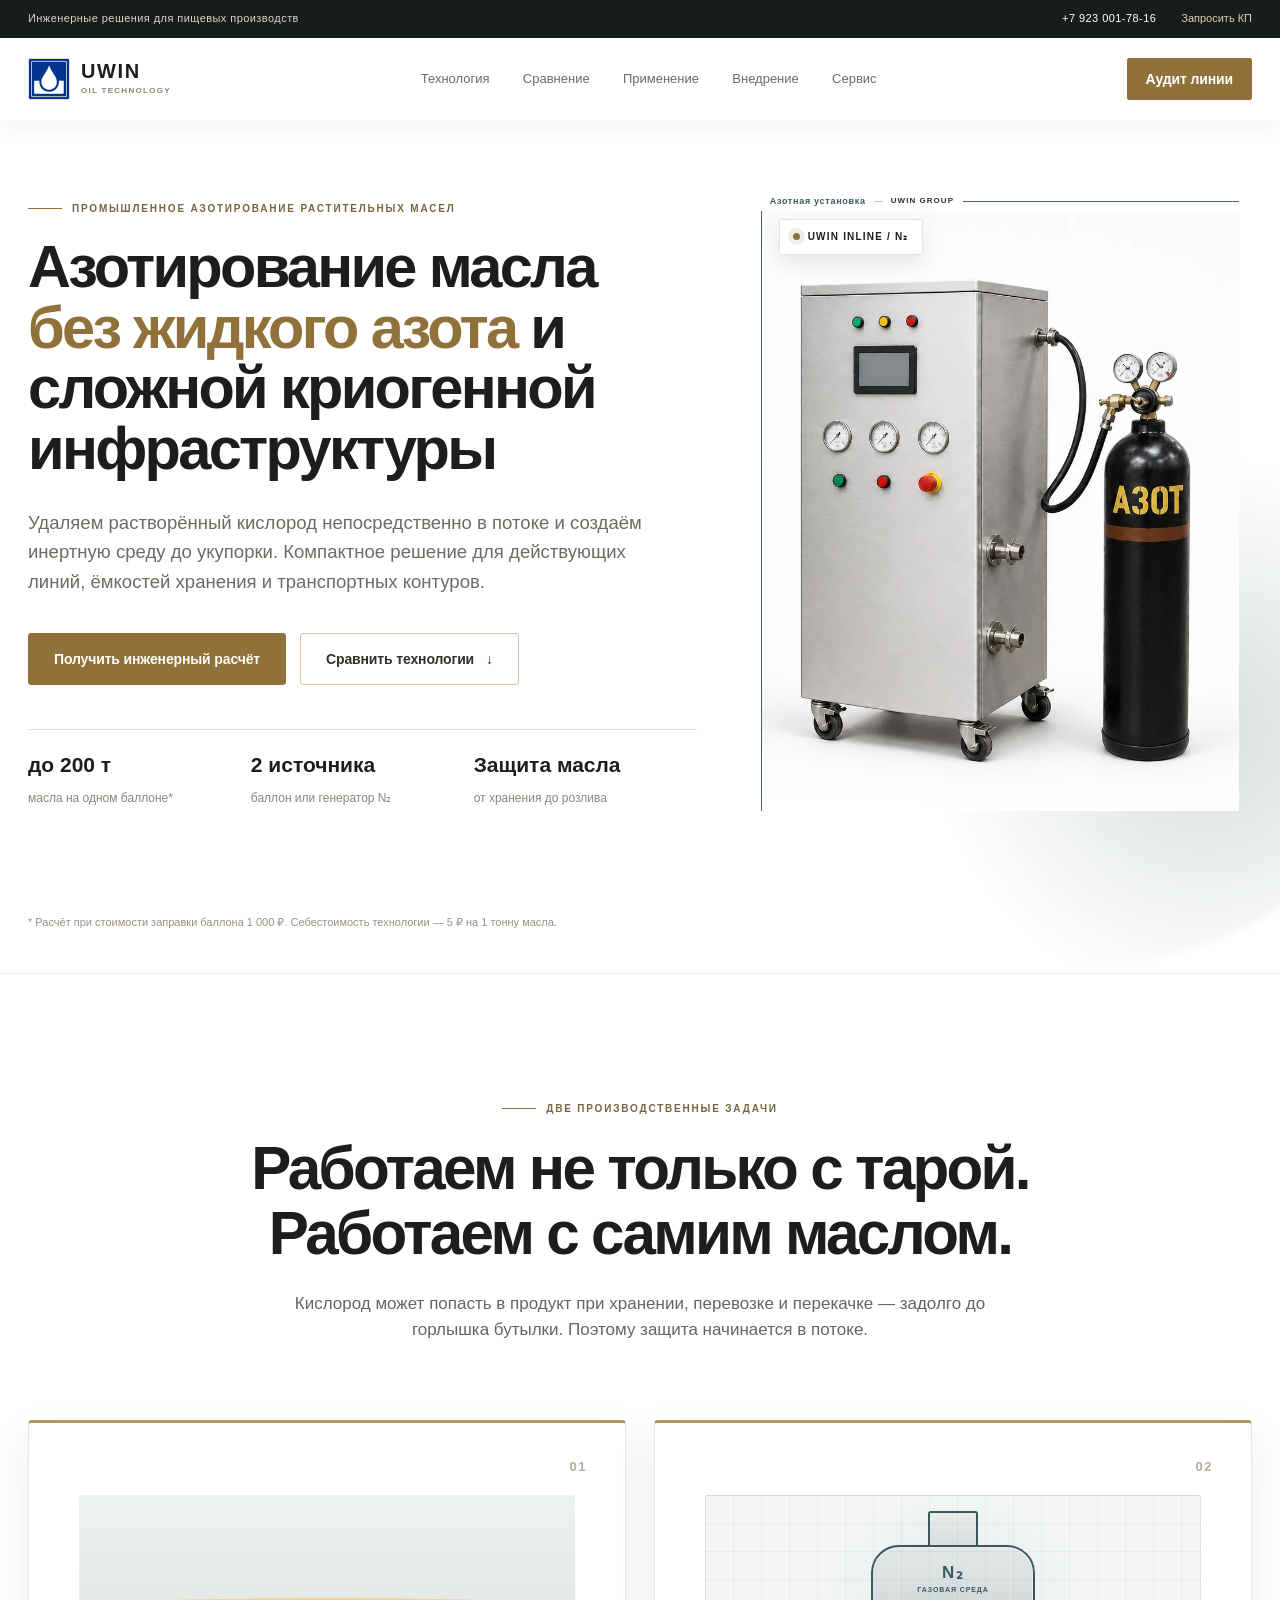
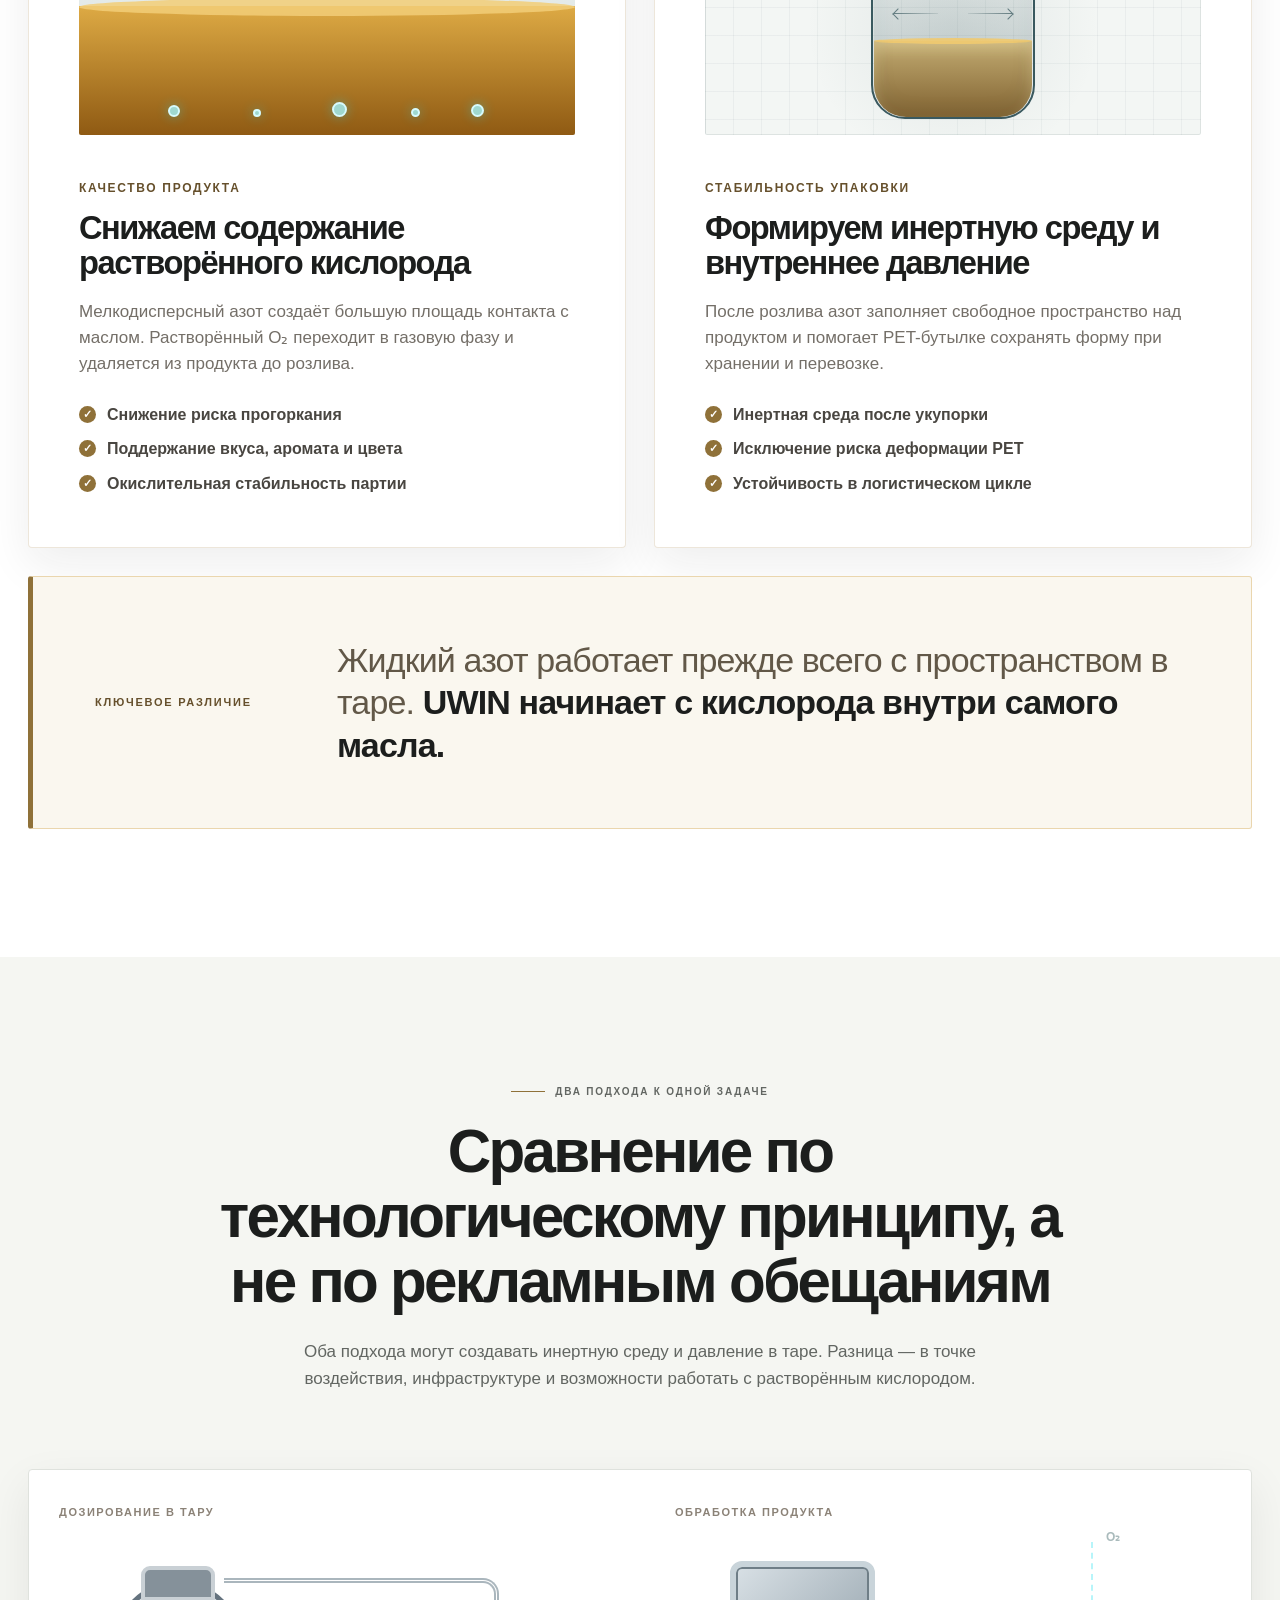
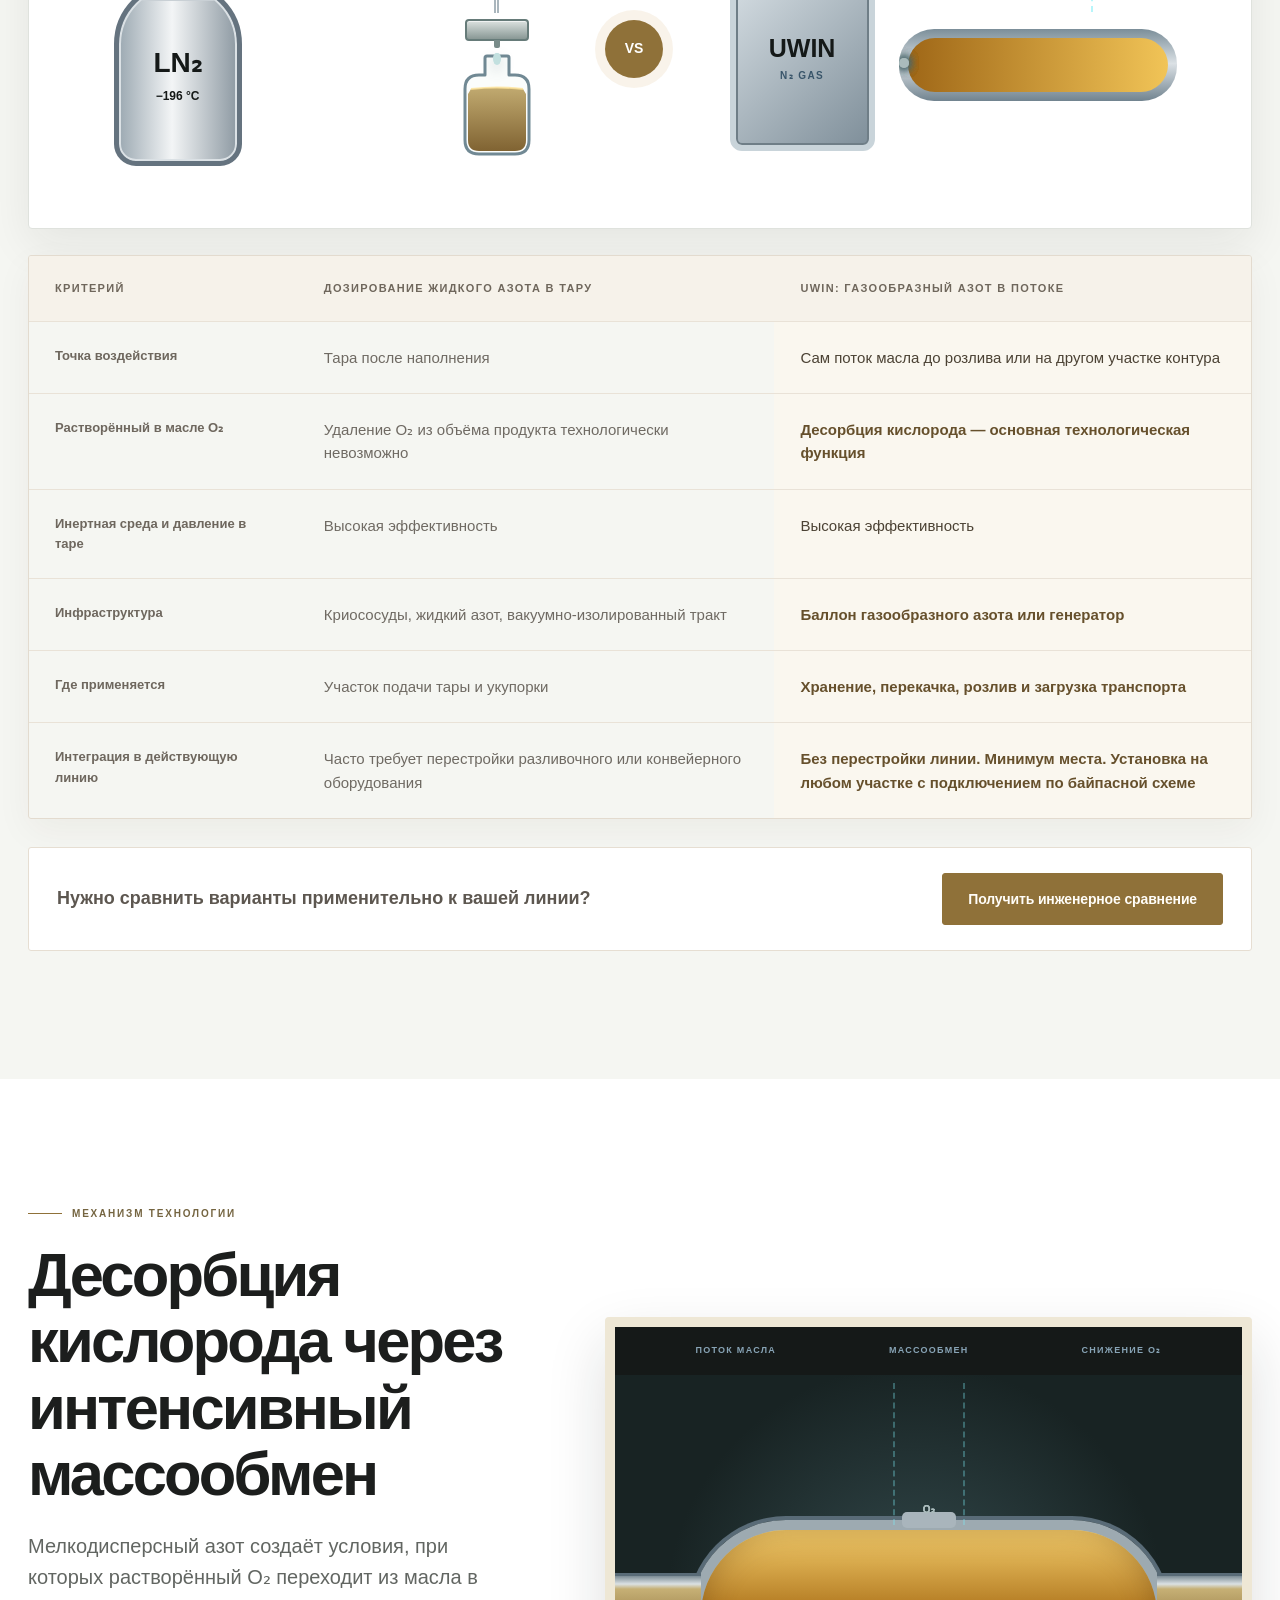
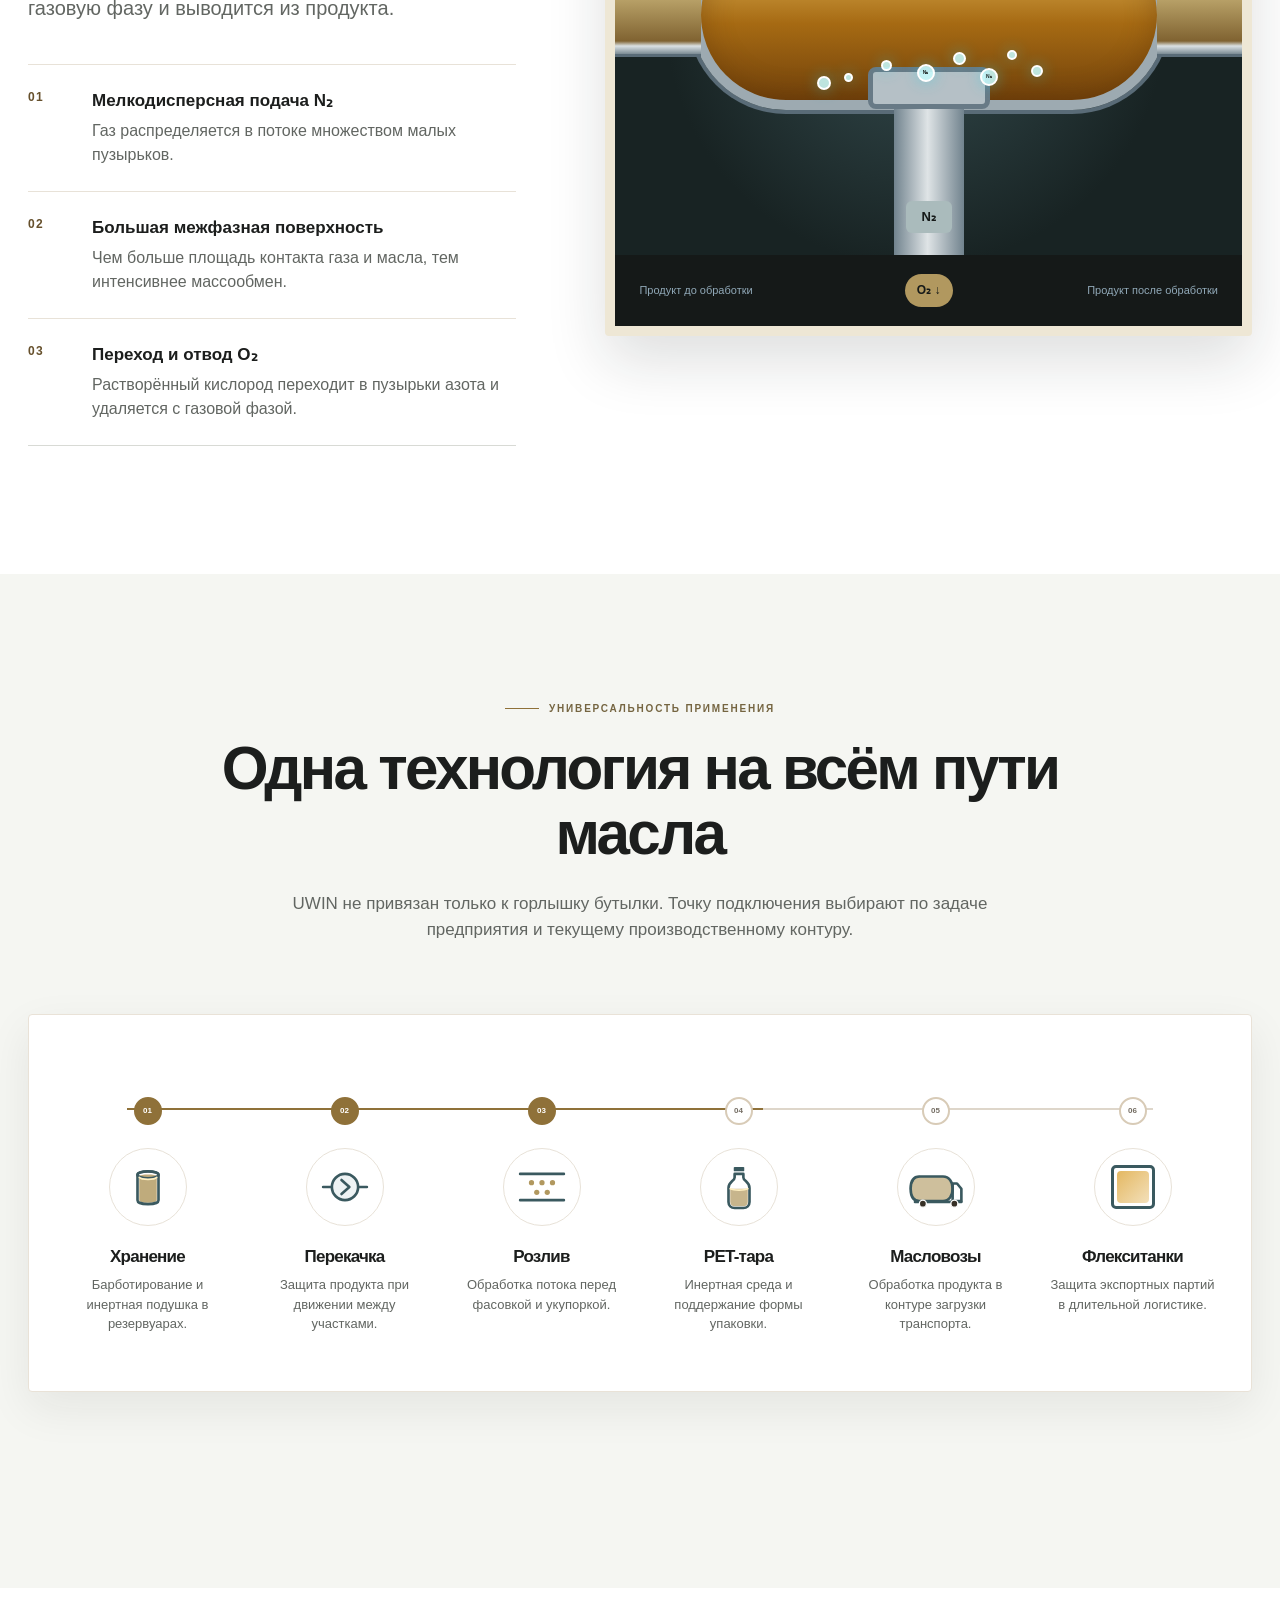
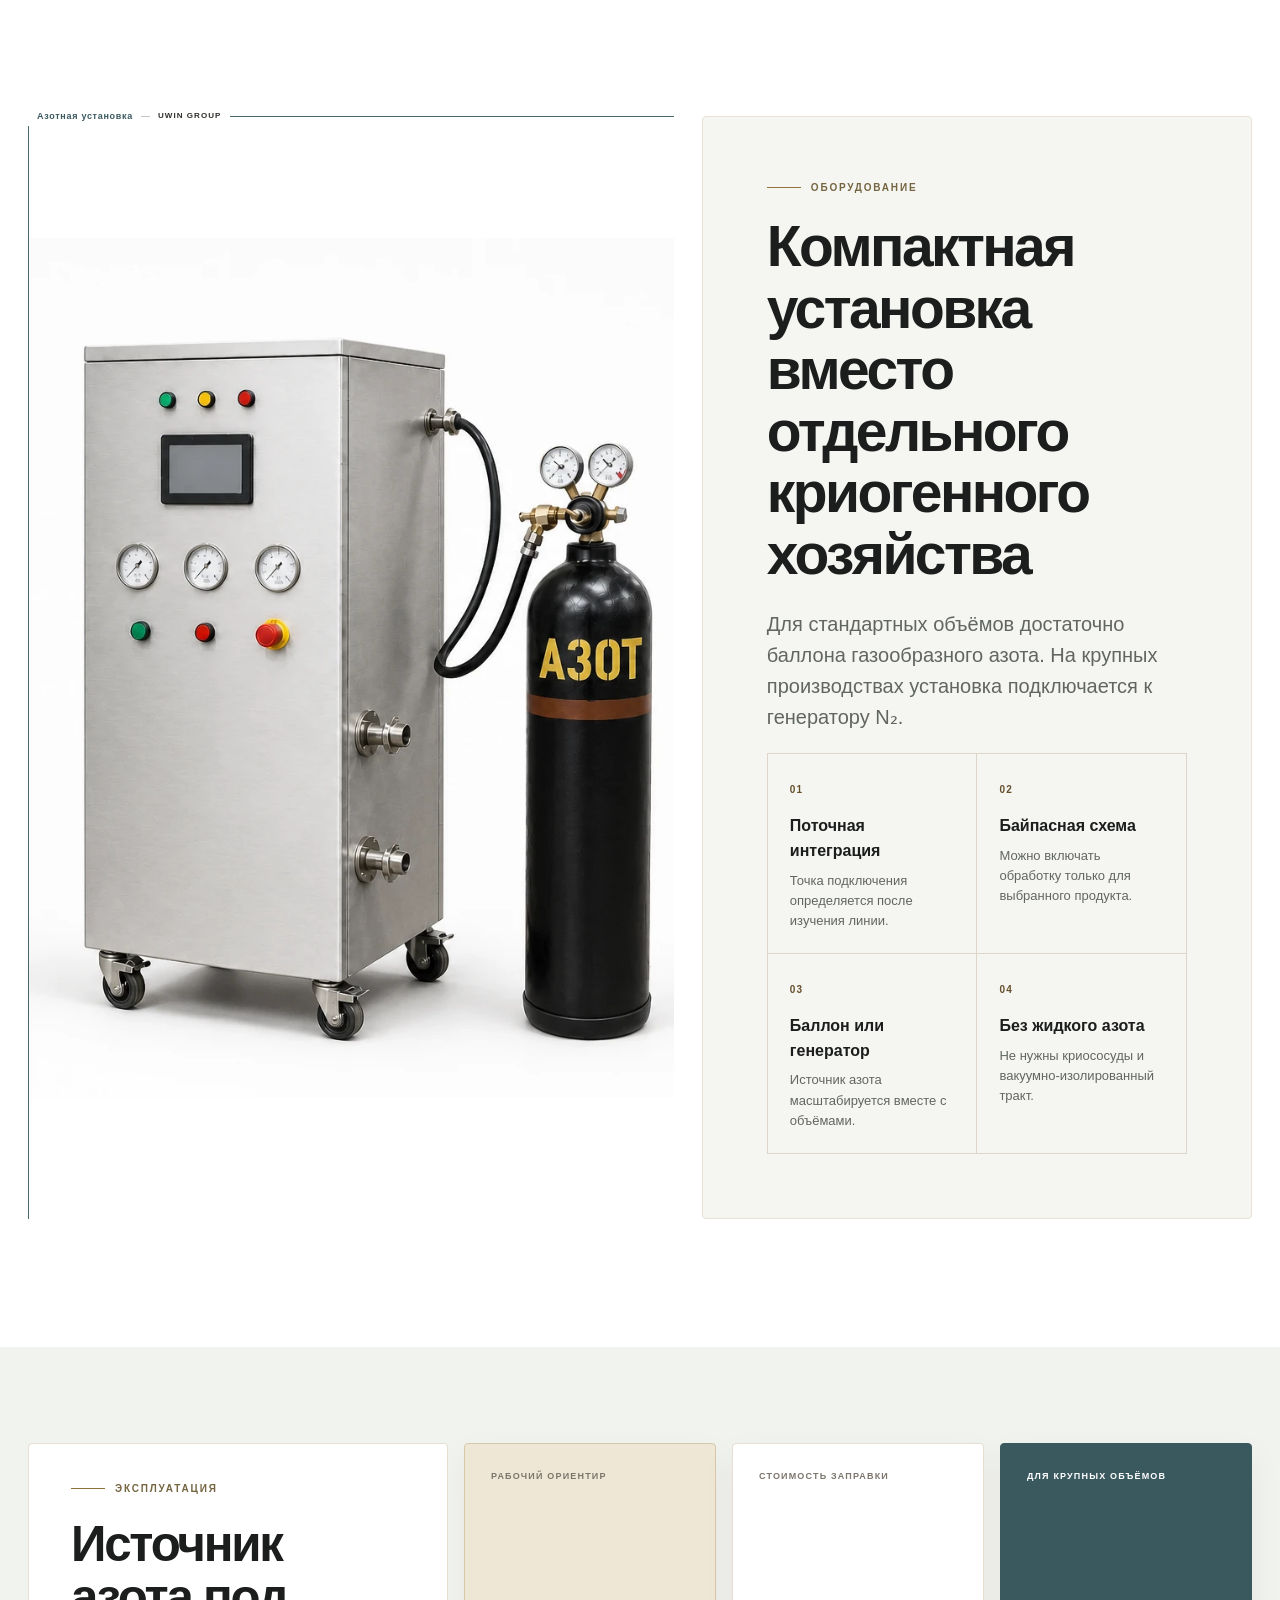
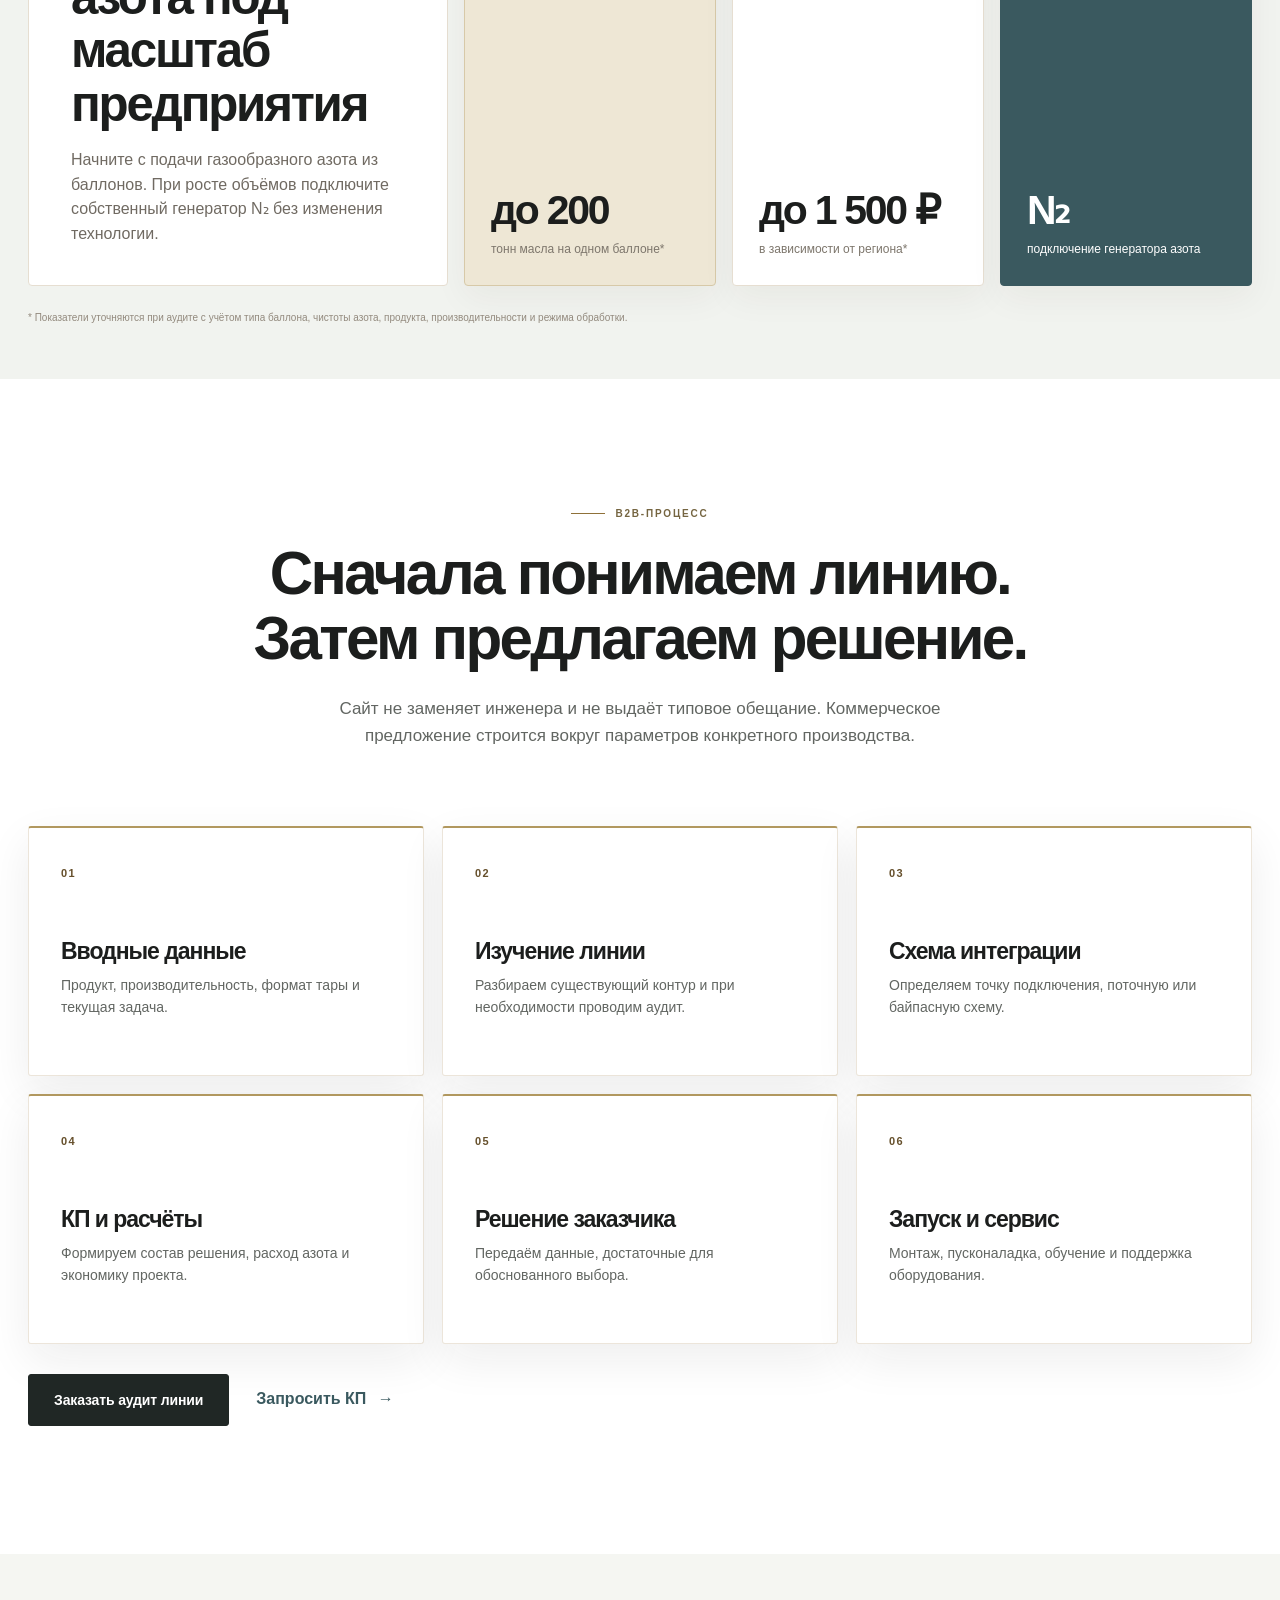
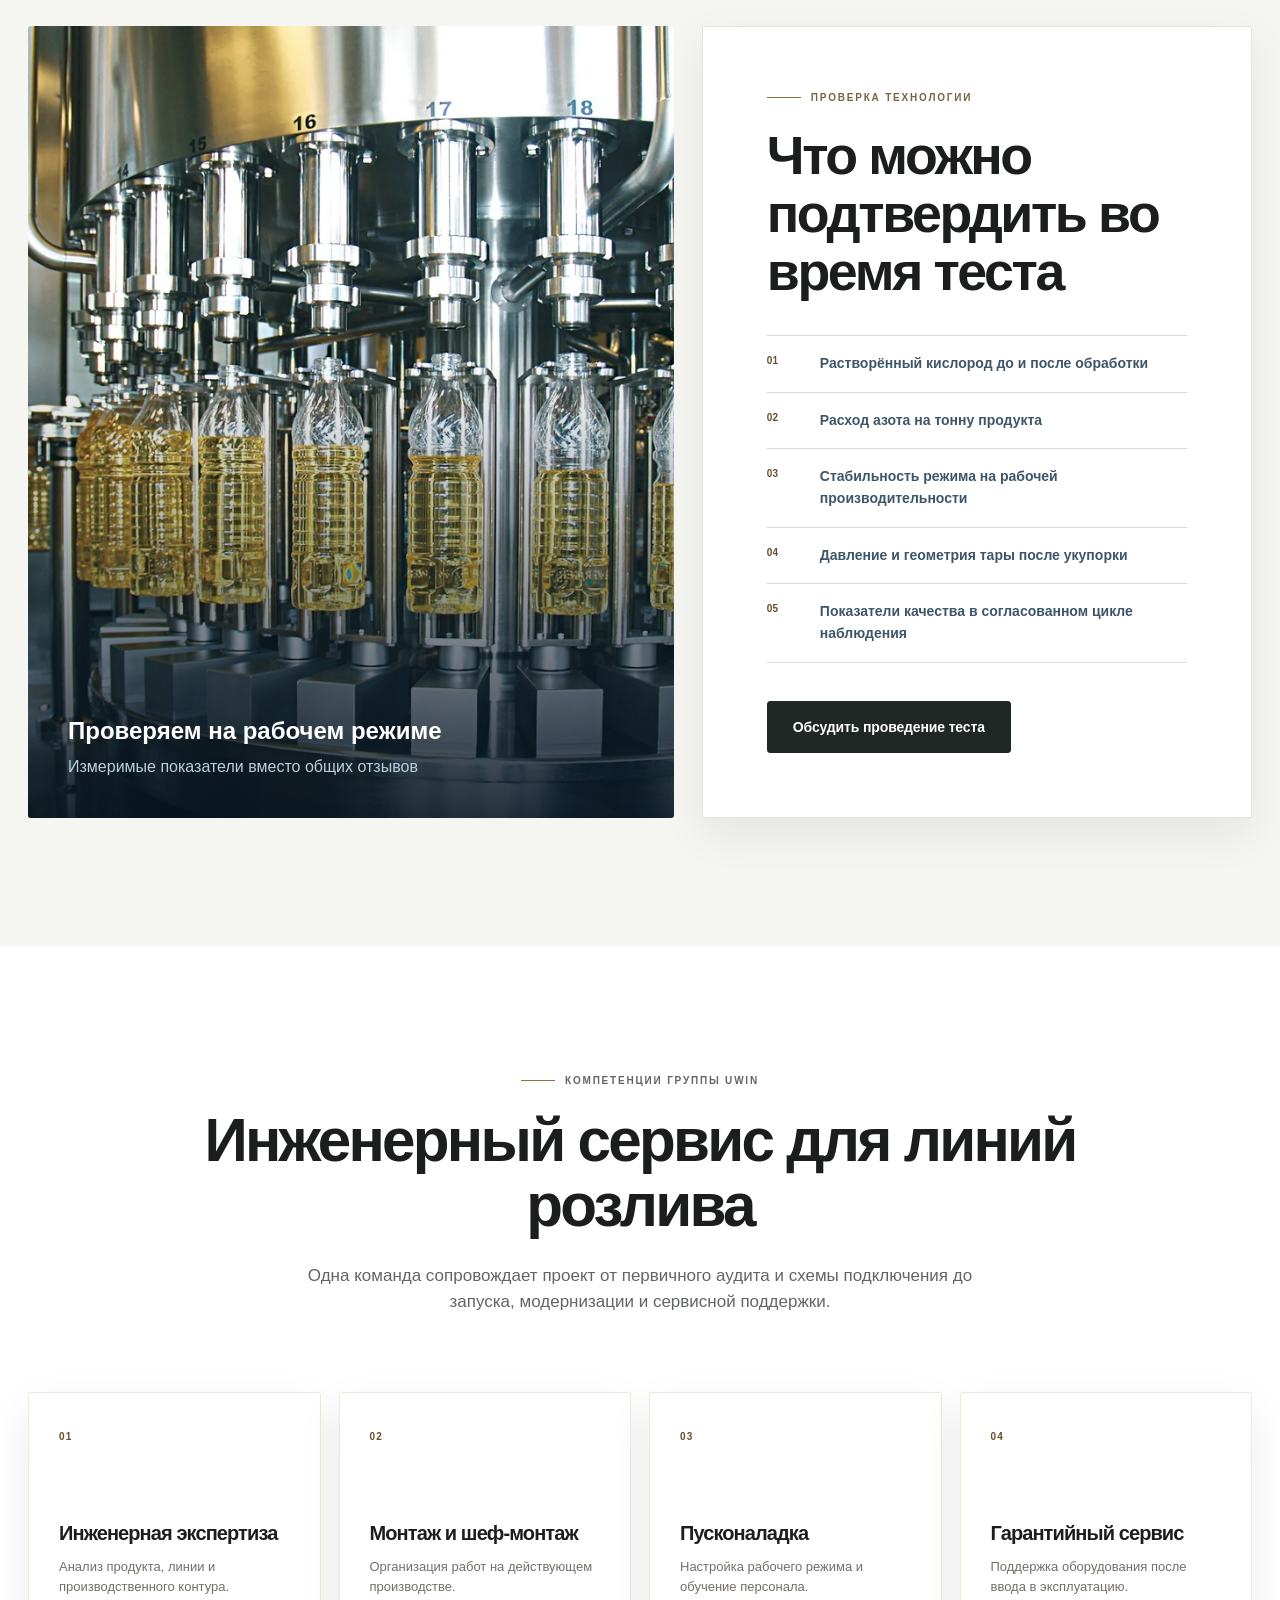
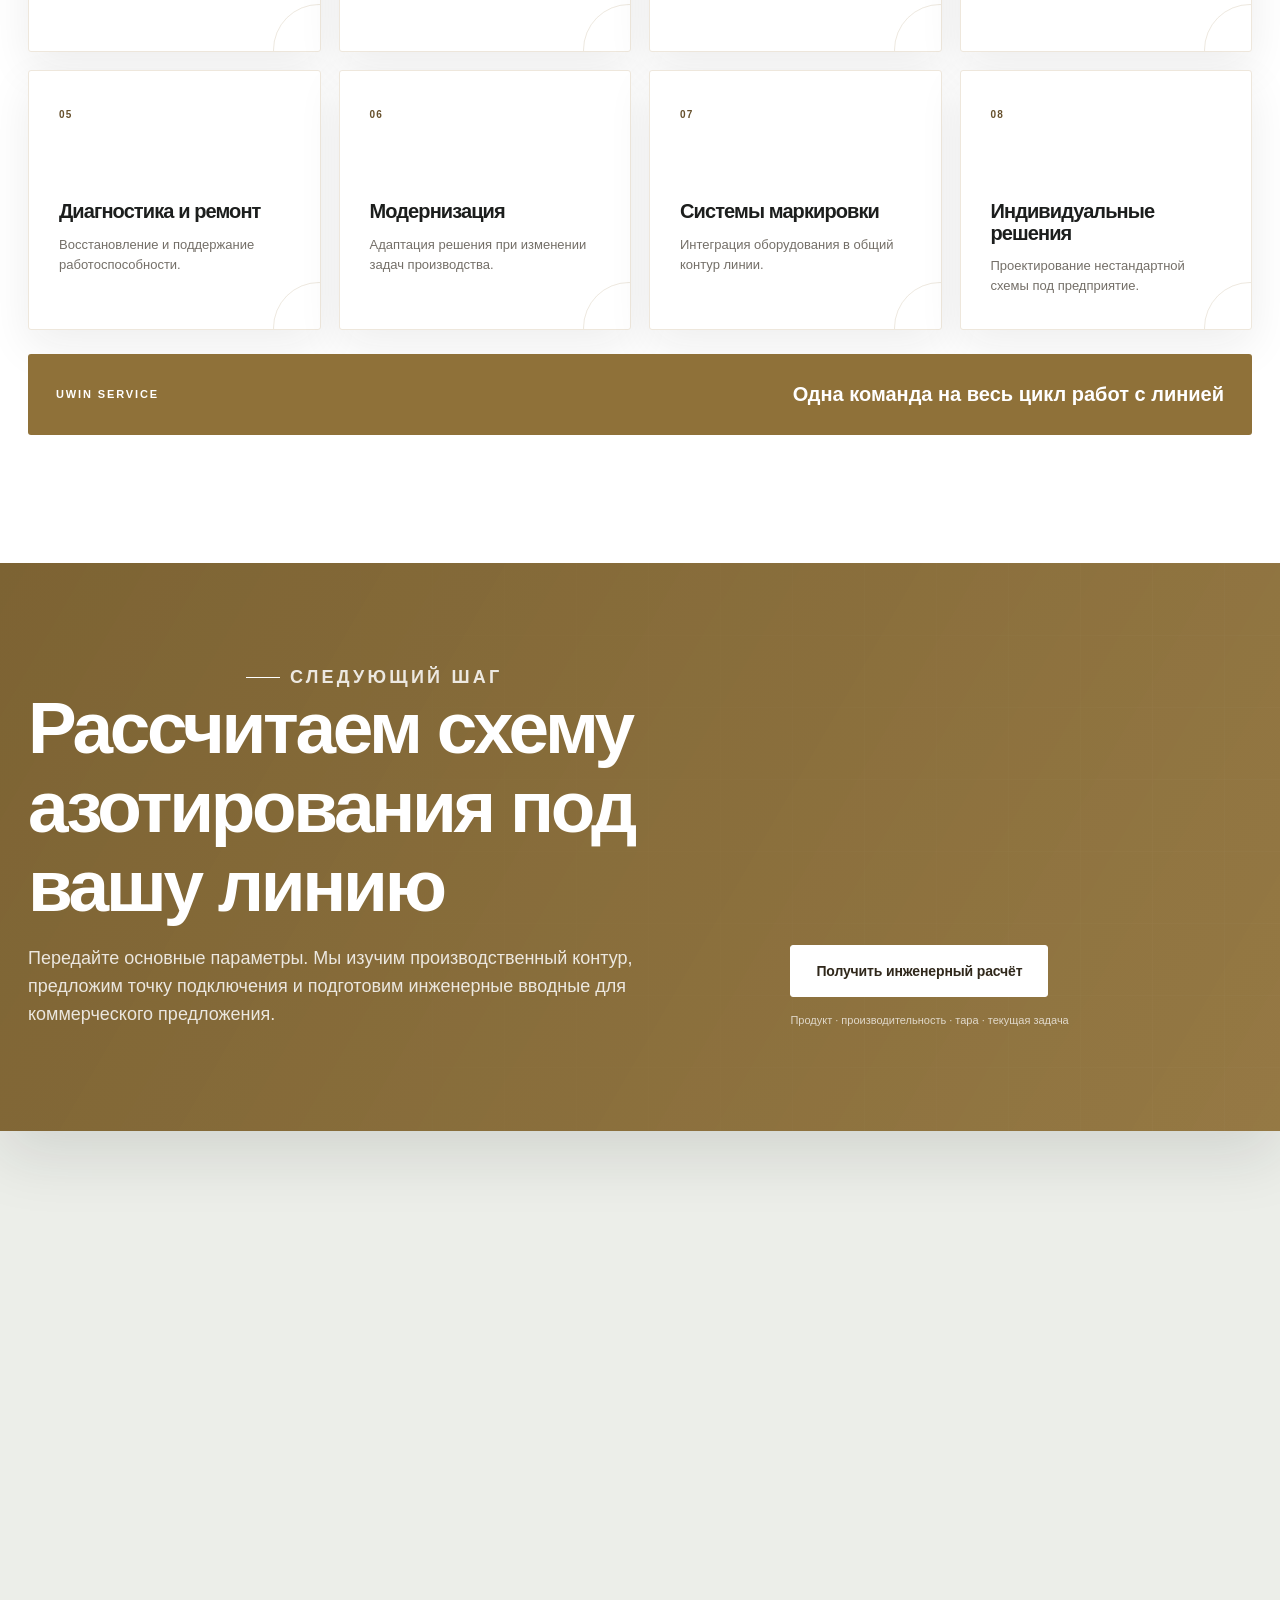
==== index.html @ f0bca284 "Опубликовать выбор источника азота" ====
<!doctype html>
<html lang="ru">
<head>
  <meta charset="utf-8">
  <meta name="viewport" content="width=device-width, initial-scale=1">
  <title>Азотирование растительного масла газообразным азотом | UWIN OIL</title>
  <meta name="description" content="Азотирование масла без жидкого азота и криогенной инфраструктуры. Десорбция растворённого кислорода в потоке, защита масла и PET-тары, интеграция в действующую линию.">
  <meta name="robots" content="noindex, nofollow, noarchive">
  <link rel="canonical" href="https://uwingroup.ru/">
  <meta name="theme-color" content="#ffffff">
  <meta property="og:type" content="website">
  <meta property="og:locale" content="ru_RU">
  <meta property="og:url" content="https://ivashkov2022-droid.github.io/uwin-oil-industrial-gold-preview/">
  <meta property="og:title" content="UWIN OIL — азотирование масла в потоке">
  <meta property="og:description" content="Защита масла и тары без жидкого азота и сложной криогенной инфраструктуры.">
  <meta property="og:image" content="https://ivashkov2022-droid.github.io/uwin-oil-industrial-gold-preview/assets/social/og-uwin-oil-white-amber.png">
  <meta property="og:image:width" content="1672">
  <meta property="og:image:height" content="939">
  <meta name="twitter:card" content="summary_large_image">
  <link rel="icon" href="assets/brand/uwin-mark.jpg">
  <link rel="preload" href="assets/equipment/uwin-oil-unit-clean.webp" as="image" type="image/webp">
  <link rel="stylesheet" href="site.css">
  <link rel="stylesheet" href="air.css">
  <link rel="stylesheet" href="white-amber.css?v=industrial-harmony-4">
</head>
<body>
  <a class="skip-link" href="#main">К содержанию</a>

  <header class="site-header" data-header>
    <div class="header-top">
      <div class="container header-top-inner">
        <span>Инженерные решения для пищевых производств</span>
        <div>
          <a href="tel:+79230017816">+7 923 001-78-16</a>
          <button type="button" data-request="Коммерческое предложение">Запросить КП</button>
        </div>
      </div>
    </div>
    <div class="container header-inner">
      <a class="brand" href="#top" aria-label="UWIN OIL — на главную">
        <span class="brand-mark"><img src="assets/brand/uwin-mark.jpg" alt="" width="42" height="42"></span>
        <span class="brand-copy"><strong>UWIN</strong><small>OIL TECHNOLOGY</small></span>
      </a>

      <button class="menu-toggle" type="button" aria-expanded="false" aria-controls="site-nav" data-menu-toggle>
        <span></span><span></span><span></span>
        <span class="sr-only">Открыть меню</span>
      </button>

      <nav class="site-nav" id="site-nav" aria-label="Основная навигация" data-menu>
        <a href="#technology">Технология</a>
        <a href="#compare">Сравнение</a>
        <a href="#applications">Применение</a>
        <a href="#process">Внедрение</a>
        <a href="#service">Сервис</a>
      </nav>

      <button class="button button-small button-header" type="button" data-request="Аудит линии">Аудит линии</button>
    </div>
  </header>

  <main id="main" class="content-layer">
    <section class="hero" id="top">
      <div class="hero-grid-lines" aria-hidden="true"></div>
      <div class="container hero-layout">
        <div class="hero-copy" data-reveal>
          <p class="eyebrow eyebrow-light"><span></span> Промышленное азотирование растительных масел</p>
          <h1>Азотирование масла <em>без жидкого азота</em> и сложной криогенной инфраструктуры</h1>
          <p class="hero-lead">Удаляем растворённый кислород непосредственно в потоке и создаём инертную среду до укупорки. Компактное решение для действующих линий, ёмкостей хранения и транспортных контуров.</p>
          <div class="hero-actions">
            <button class="button button-primary" type="button" data-request="Инженерный расчёт">Получить инженерный расчёт</button>
            <a class="button button-ghost" href="#compare">Сравнить технологии <span aria-hidden="true">↓</span></a>
          </div>
          <div class="hero-proof" aria-label="Ключевые характеристики">
            <div><strong>до 200 т</strong><span>масла на одном баллоне*</span></div>
            <div><strong>2 источника</strong><span>баллон или генератор N₂</span></div>
            <div><strong>Защита масла</strong><span>от хранения до розлива</span></div>
          </div>
        </div>

        <div class="hero-visual" data-reveal data-delay="120">
          <div class="module-plate"><strong>Азотная установка</strong><span>—</span><small>UWIN GROUP</small></div>
          <div class="machine-frame" role="img" aria-label="Компактная установка UWIN для обработки масла газообразным азотом">
            <div class="machine-status"><span></span> UWIN INLINE / N₂</div>
            <img src="assets/equipment/uwin-oil-unit-clean.webp" alt="Компактная установка UWIN для обработки масла газообразным азотом" width="1536" height="1024" draggable="false">
            <div class="machine-note machine-note-top"><small>Режим</small><strong>ПОТОК</strong></div>
            <div class="machine-note machine-note-bottom"><small>Среда</small><strong>БЕЗ КРИОГЕНИКИ</strong></div>
          </div>
          <div class="hero-orbit orbit-one" aria-hidden="true"></div>
          <div class="hero-orbit orbit-two" aria-hidden="true"></div>
        </div>
      </div>
      <div class="container hero-footnote">* Расчёт при стоимости заправки баллона 1&nbsp;000 ₽. Себестоимость технологии — 5 ₽ на 1 тонну масла.</div>
    </section>

    <section class="section section-intro" id="technology">
      <div class="container">
        <div class="section-heading split-heading" data-reveal>
          <div>
            <p class="eyebrow"><span></span> Две производственные задачи</p>
            <h2>Работаем не только с тарой. <br>Работаем с самим маслом.</h2>
          </div>
          <p>Кислород может попасть в продукт при хранении, перевозке и перекачке — задолго до горлышка бутылки. Поэтому защита начинается в потоке.</p>
        </div>

        <div class="outcome-grid">
          <article class="outcome-card outcome-oil" data-reveal>
            <div class="card-index">01</div>
            <div class="outcome-graphic oil-graphic" aria-hidden="true">
              <span class="oil-surface"></span>
              <i class="bubble b1"></i><i class="bubble b2"></i><i class="bubble b3"></i><i class="bubble b4"></i><i class="bubble b5"></i>
            </div>
            <p class="card-kicker">Качество продукта</p>
            <h3>Снижаем содержание растворённого кислорода</h3>
            <p>Мелкодисперсный азот создаёт большую площадь контакта с маслом. Растворённый O₂ переходит в газовую фазу и удаляется из продукта до розлива.</p>
            <ul class="check-list">
              <li>Снижение риска прогоркания</li>
              <li>Поддержание вкуса, аромата и цвета</li>
              <li>Окислительная стабильность партии</li>
            </ul>
          </article>

          <article class="outcome-card outcome-pack" data-reveal data-delay="100">
            <div class="card-index">02</div>
            <div class="outcome-graphic bottle-graphic" aria-hidden="true">
              <span class="bottle-neck"></span>
              <span class="bottle-body"></span>
              <span class="bottle-atmosphere"></span>
              <span class="bottle-fill"></span>
              <span class="bottle-gas-label"><strong>N₂</strong><small>газовая среда</small></span>
              <i class="pack-bubble pb1"></i><i class="pack-bubble pb2"></i><i class="pack-bubble pb3"></i><i class="pack-bubble pb4"></i>
              <i class="pressure-flow pressure-left"></i><i class="pressure-flow pressure-right"></i>
            </div>
            <p class="card-kicker">Стабильность упаковки</p>
            <h3>Формируем инертную среду и внутреннее давление</h3>
            <p>После розлива азот заполняет свободное пространство над продуктом и помогает PET-бутылке сохранять форму при хранении и перевозке.</p>
            <ul class="check-list">
              <li>Инертная среда после укупорки</li>
              <li>Исключение риска деформации PET</li>
              <li>Устойчивость в логистическом цикле</li>
            </ul>
          </article>
        </div>

        <div class="statement" data-reveal>
          <span>Ключевое различие</span>
          <p>Жидкий азот работает прежде всего с пространством в таре. <strong>UWIN начинает с кислорода внутри самого масла.</strong></p>
        </div>
      </div>
    </section>

    <section class="section comparison" id="compare">
      <div class="container">
        <div class="section-heading section-heading-dark" data-reveal>
          <p class="eyebrow eyebrow-light"><span></span> Два подхода к одной задаче</p>
          <h2>Сравнение по технологическому принципу, а не по рекламным обещаниям</h2>
          <p>Оба подхода могут создавать инертную среду и давление в таре. Разница — в точке воздействия, инфраструктуре и возможности работать с растворённым кислородом.</p>
        </div>

        <div class="compare-visuals" aria-hidden="true">
          <div class="cryo-scheme" data-reveal>
            <div class="scheme-label">Дозирование в тару</div>
            <div class="dewar"><span>LN₂</span><small>−196 °C</small></div>
            <div class="cryo-line"></div>
            <div class="dose-head"><i></i></div>
            <div class="mini-bottle">
              <svg viewBox="0 0 72 101" aria-hidden="true" focusable="false">
                <defs>
                  <linearGradient id="mini-oil-gradient" x1="0" y1="0" x2="0" y2="1">
                    <stop offset="0" stop-color="#c1aa70" />
                    <stop offset="1" stop-color="#806332" />
                  </linearGradient>
                </defs>
                <path class="mini-bottle-shell" d="M24 20V3Q24 1 26 1H46Q48 1 48 3V20H54Q68 20 68 34V85Q68 99 54 99H18Q4 99 4 85V34Q4 20 18 20Z" />
                <path class="mini-bottle-oil" d="M10 34Q36 31 62 34L65 39V85Q65 96 54 96H18Q7 96 7 85V39Z" />
                <path class="mini-bottle-surface" d="M10 34Q36 31 62 34" />
              </svg>
            </div>
          </div>
          <div class="versus">VS</div>
          <div class="flow-scheme" data-reveal data-delay="100">
            <div class="scheme-label">Обработка продукта</div>
            <div class="flow-module"><span>UWIN</span><small>N₂ GAS</small></div>
            <div class="flow-pipe"><i></i><i></i><i></i><i></i><i></i></div>
            <div class="flow-out"><span>O₂</span></div>
          </div>
        </div>

        <div class="comparison-table-wrap" data-reveal>
          <table class="comparison-table">
            <thead>
              <tr>
                <th>Критерий</th>
                <th>Дозирование жидкого азота в тару</th>
                <th>UWIN: газообразный азот в потоке</th>
              </tr>
            </thead>
            <tbody>
              <tr>
                <th>Точка воздействия</th>
                <td data-label="Жидкий азот">Тара после наполнения</td>
                <td data-label="UWIN">Сам поток масла до розлива или на другом участке контура</td>
              </tr>
              <tr>
                <th>Растворённый в масле O₂</th>
                <td data-label="Жидкий азот">Удаление O₂ из объёма продукта технологически невозможно</td>
                <td data-label="UWIN"><strong>Десорбция кислорода — основная технологическая функция</strong></td>
              </tr>
              <tr class="comparison-parity">
                <th>Инертная среда и давление в таре</th>
                <td data-label="Жидкий азот">Высокая эффективность</td>
                <td data-label="UWIN">Высокая эффективность</td>
              </tr>
              <tr>
                <th>Инфраструктура</th>
                <td data-label="Жидкий азот">Криососуды, жидкий азот, вакуумно-изолированный тракт</td>
                <td data-label="UWIN"><strong>Баллон газообразного азота или генератор</strong></td>
              </tr>
              <tr>
                <th>Где применяется</th>
                <td data-label="Жидкий азот">Участок подачи тары и укупорки</td>
                <td data-label="UWIN"><strong>Хранение, перекачка, розлив и загрузка транспорта</strong></td>
              </tr>
              <tr>
                <th>Интеграция в действующую линию</th>
                <td data-label="Жидкий азот">Часто требует перестройки разливочного или конвейерного оборудования</td>
                <td data-label="UWIN"><strong>Без перестройки линии. Минимум места. Установка на любом участке с подключением по байпасной схеме</strong></td>
              </tr>
            </tbody>
          </table>
        </div>

        <div class="compare-cta" data-reveal>
          <p>Нужно сравнить варианты применительно к вашей линии?</p>
          <button class="button button-primary" type="button" data-request="Сравнение технологий для линии">Получить инженерное сравнение</button>
        </div>
      </div>
    </section>

    <section class="section mass-transfer" id="desorption">
      <div class="container mass-layout">
        <div class="mass-copy" data-reveal>
          <p class="eyebrow"><span></span> Механизм технологии</p>
          <h2>Десорбция кислорода через интенсивный массообмен</h2>
          <p class="lead">Мелкодисперсный азот создаёт условия, при которых растворённый O₂ переходит из масла в газовую фазу и выводится из продукта.</p>
          <ol class="process-list">
            <li><span>01</span><div><strong>Мелкодисперсная подача N₂</strong><p>Газ распределяется в потоке множеством малых пузырьков.</p></div></li>
            <li><span>02</span><div><strong>Большая межфазная поверхность</strong><p>Чем больше площадь контакта газа и масла, тем интенсивнее массообмен.</p></div></li>
            <li><span>03</span><div><strong>Переход и отвод O₂</strong><p>Растворённый кислород переходит в пузырьки азота и удаляется с газовой фазой.</p></div></li>
          </ol>
        </div>

        <div class="mass-diagram" data-reveal data-delay="120" aria-label="Схема десорбции растворённого кислорода">
          <div class="diagram-head">
            <span>ПОТОК МАСЛА</span><span>МАССООБМЕН</span><span>СНИЖЕНИЕ O₂</span>
          </div>
          <div class="diagram-chamber">
            <div class="oil-stream"></div>
            <div class="n2-feed"><span>N₂</span></div>
            <div class="gas-bubbles">
              <i class="g1">N₂</i><i class="g2"></i><i class="g3"></i><i class="g4">N₂</i><i class="g5"></i><i class="g6"></i><i class="g7"></i><i class="g8"></i>
            </div>
            <div class="oxygen-exit"><i>O₂</i><i>O₂</i><i>O₂</i></div>
          </div>
          <div class="diagram-result"><span>Продукт до обработки</span><strong>O₂ ↓</strong><span>Продукт после обработки</span></div>
        </div>
      </div>
    </section>

    <section class="section lifecycle" id="applications">
      <div class="container">
        <div class="section-heading split-heading" data-reveal>
          <div>
            <p class="eyebrow"><span></span> Универсальность применения</p>
            <h2>Одна технология на всём пути масла</h2>
          </div>
          <p>UWIN не привязан только к горлышку бутылки. Точку подключения выбирают по задаче предприятия и текущему производственному контуру.</p>
        </div>

        <div class="route" data-reveal>
          <div class="route-line" aria-hidden="true"><span></span></div>
          <article><span class="route-num">01</span><div class="route-icon tank-icon has-svg" aria-hidden="true"><svg class="route-icon-svg" viewBox="0 0 64 64" focusable="false"><path class="icon-fill" d="M22 20c0-3 20-3 20 0v27c0 4-20 4-20 0Z"/><path class="icon-stroke" d="M20 18c0-5 24-5 24 0v29c0 6-24 6-24 0Z"/><ellipse class="icon-stroke" cx="32" cy="18" rx="12" ry="4"/><path class="icon-liquid-line" d="M22 21c3 3 17 3 20 0"/></svg></div><h3>Хранение</h3><p>Барботирование и инертная подушка в резервуарах.</p></article>
          <article><span class="route-num">02</span><div class="route-icon pump-icon has-svg" aria-hidden="true"><svg class="route-icon-svg" viewBox="0 0 64 64" focusable="false"><path class="icon-stroke" d="M7 32h10m30 0h10"/><circle class="icon-soft-stroke" cx="32" cy="32" r="15"/><path class="icon-stroke" d="m28 24 9 8-9 8"/></svg></div><h3>Перекачка</h3><p>Защита продукта при движении между участками.</p></article>
          <article><span class="route-num">03</span><div class="route-icon line-icon has-svg" aria-hidden="true"><svg class="route-icon-svg" viewBox="0 0 64 64" focusable="false"><path class="icon-stroke" d="M7 17h50M7 47h50"/><g class="icon-flow-dots"><circle cx="20" cy="27" r="3"/><circle cx="32" cy="27" r="3"/><circle cx="44" cy="27" r="3"/><circle cx="26" cy="38" r="3"/><circle cx="38" cy="38" r="3"/></g></svg></div><h3>Розлив</h3><p>Обработка потока перед фасовкой и укупоркой.</p></article>
          <article><span class="route-num">04</span><div class="route-icon bottle-icon has-svg" aria-hidden="true"><svg class="route-icon-svg" viewBox="0 0 64 64" focusable="false"><path class="icon-bottle-fill" d="M22 34h20v15c0 3-2 5-5 5H27c-3 0-5-2-5-5Z"/><path class="icon-stroke" d="M27 21v-4h10v4c0 4 7 5 7 12v16c0 4-3 7-7 7H27c-4 0-7-3-7-7V33c0-7 7-8 7-12Z"/><rect class="icon-cap" x="26" y="9" width="12" height="5" rx="1"/><path class="icon-liquid-line" d="M22 34c4 2 16 2 20 0"/></svg></div><h3>PET-тара</h3><p>Инертная среда и поддержание формы упаковки.</p></article>
          <article><span class="route-num">05</span><div class="route-icon truck-icon has-svg" aria-hidden="true"><svg class="route-icon-svg" viewBox="0 0 64 64" focusable="false"><path class="icon-tank-fill" d="M13 20h27c7 0 11 6 11 14s-4 14-11 14H13C6 48 3 42 3 34s3-14 10-14Z"/><path class="icon-stroke" d="M13 20h27c7 0 11 6 11 14s-4 14-11 14H13C6 48 3 42 3 34s3-14 10-14Z"/><path class="icon-cylinder-seam" d="M13 20c-6 0-10 6-10 14s4 14 10 14"/><path class="icon-stroke" d="M51 28h5l5 6v14H51Z"/><path class="icon-stroke" d="M8 49h53"/><circle class="icon-wheel" cx="17" cy="51" r="4"/><circle class="icon-wheel" cx="53" cy="51" r="4"/></svg></div><h3>Масловозы</h3><p>Обработка продукта в контуре загрузки транспорта.</p></article>
          <article><span class="route-num">06</span><div class="route-icon flexi-icon" aria-hidden="true"></div><h3>Флекситанки</h3><p>Защита экспортных партий в длительной логистике.</p></article>
        </div>

        <div class="application-strip" data-reveal>
          <span>Рафинированные масла</span>
          <span>Нерафинированные масла</span>
          <span>PET</span>
          <span>Канистры</span>
          <span>Еврокубы</span>
          <span>Резервуары</span>
          <span>Танк-контейнеры</span>
        </div>
      </div>
    </section>

    <section class="section equipment" id="equipment">
      <div class="container equipment-layout">
        <div class="equipment-image" data-reveal role="img" aria-label="Установка UWIN OIL и баллон газообразного азота">
          <div class="module-plate"><strong>Азотная установка</strong><span>—</span><small>UWIN GROUP</small></div>
          <img src="assets/equipment/uwin-oil-unit-clean.webp" alt="Установка UWIN OIL и баллон газообразного азота" width="1536" height="1024" loading="lazy" draggable="false">
          <div class="image-caption"><span>Компактный модуль</span><strong>UWIN OIL</strong></div>
        </div>
        <div class="equipment-copy" data-reveal data-delay="100">
          <p class="eyebrow"><span></span> Оборудование</p>
          <h2>Компактная установка вместо отдельного криогенного хозяйства</h2>
          <p class="lead">Для стандартных объёмов достаточно баллона газообразного азота. На крупных производствах установка подключается к генератору N₂.</p>
          <div class="feature-grid">
            <div><span>01</span><strong>Поточная интеграция</strong><p>Точка подключения определяется после изучения линии.</p></div>
            <div><span>02</span><strong>Байпасная схема</strong><p>Можно включать обработку только для выбранного продукта.</p></div>
            <div><span>03</span><strong>Баллон или генератор</strong><p>Источник азота масштабируется вместе с объёмами.</p></div>
            <div><span>04</span><strong>Без жидкого азота</strong><p>Не нужны криососуды и вакуумно-изолированный тракт.</p></div>
          </div>
        </div>
      </div>
    </section>

    <section class="economics">
      <div class="container economics-grid">
        <div class="economics-title" data-reveal>
          <p class="eyebrow eyebrow-light"><span></span> Эксплуатация</p>
          <h2>Источник азота под масштаб предприятия</h2>
          <p>Начните с подачи газообразного азота из баллонов. При росте объёмов подключите собственный генератор N₂ без изменения технологии.</p>
        </div>
        <div class="metric-card" data-reveal data-delay="80"><small>Рабочий ориентир</small><strong>до 200</strong><span>тонн масла на одном баллоне*</span></div>
        <div class="metric-card" data-reveal data-delay="140"><small>Стоимость заправки</small><strong>до 1 500 ₽</strong><span>в зависимости от региона*</span></div>
        <div class="metric-card metric-card-accent" data-reveal data-delay="200"><small>Для крупных объёмов</small><strong>N₂</strong><span>подключение генератора азота</span></div>
      </div>
      <div class="container economics-note">* Показатели уточняются при аудите с учётом типа баллона, чистоты азота, продукта, производительности и режима обработки.</div>
    </section>

    <section class="section project-process" id="process">
      <div class="container">
        <div class="section-heading split-heading" data-reveal>
          <div>
            <p class="eyebrow"><span></span> B2B-процесс</p>
            <h2>Сначала понимаем линию. Затем предлагаем решение.</h2>
          </div>
          <p>Сайт не заменяет инженера и не выдаёт типовое обещание. Коммерческое предложение строится вокруг параметров конкретного производства.</p>
        </div>

        <div class="steps" data-reveal>
          <article><span>01</span><h3>Вводные данные</h3><p>Продукт, производительность, формат тары и текущая задача.</p></article>
          <article><span>02</span><h3>Изучение линии</h3><p>Разбираем существующий контур и при необходимости проводим аудит.</p></article>
          <article><span>03</span><h3>Схема интеграции</h3><p>Определяем точку подключения, поточную или байпасную схему.</p></article>
          <article><span>04</span><h3>КП и расчёты</h3><p>Формируем состав решения, расход азота и экономику проекта.</p></article>
          <article><span>05</span><h3>Решение заказчика</h3><p>Передаём данные, достаточные для обоснованного выбора.</p></article>
          <article><span>06</span><h3>Запуск и сервис</h3><p>Монтаж, пусконаладка, обучение и поддержка оборудования.</p></article>
        </div>

        <div class="process-actions" data-reveal>
          <button class="button button-dark" type="button" data-request="Аудит линии">Заказать аудит линии</button>
          <button class="text-button" type="button" data-request="Коммерческое предложение">Запросить КП <span aria-hidden="true">→</span></button>
        </div>
      </div>
    </section>

    <section class="section test-section" id="test">
      <div class="container test-layout">
        <div class="test-photo" data-reveal>
          <img src="assets/production/oil-filling-line.webp" alt="Промышленная линия розлива растительного масла в PET-бутылки" width="1315" height="902" loading="lazy">
          <div class="test-photo-overlay"><strong>Проверяем на рабочем режиме</strong><span>Измеримые показатели вместо общих отзывов</span></div>
        </div>
        <div class="test-copy" data-reveal data-delay="100">
          <p class="eyebrow"><span></span> Проверка технологии</p>
          <h2>Что можно подтвердить во время теста</h2>
          <div class="test-list">
            <div><span>01</span><p>Растворённый кислород до и после обработки</p></div>
            <div><span>02</span><p>Расход азота на тонну продукта</p></div>
            <div><span>03</span><p>Стабильность режима на рабочей производительности</p></div>
            <div><span>04</span><p>Давление и геометрия тары после укупорки</p></div>
            <div><span>05</span><p>Показатели качества в согласованном цикле наблюдения</p></div>
          </div>
          <button class="button button-dark" type="button" data-request="Проведение теста">Обсудить проведение теста</button>
        </div>
      </div>
    </section>

    <section class="section service" id="service">
      <div class="container">
        <div class="section-heading section-heading-dark" data-reveal>
          <p class="eyebrow eyebrow-light"><span></span> Компетенции группы UWIN</p>
          <h2>Инженерный сервис для линий розлива</h2>
          <p>Одна команда сопровождает проект от первичного аудита и схемы подключения до запуска, модернизации и сервисной поддержки.</p>
        </div>
        <div class="service-grid">
          <article data-reveal><span>01</span><h3>Инженерная экспертиза</h3><p>Анализ продукта, линии и производственного контура.</p></article>
          <article data-reveal data-delay="50"><span>02</span><h3>Монтаж и шеф-монтаж</h3><p>Организация работ на действующем производстве.</p></article>
          <article data-reveal data-delay="100"><span>03</span><h3>Пусконаладка</h3><p>Настройка рабочего режима и обучение персонала.</p></article>
          <article data-reveal data-delay="150"><span>04</span><h3>Гарантийный сервис</h3><p>Поддержка оборудования после ввода в эксплуатацию.</p></article>
          <article data-reveal><span>05</span><h3>Диагностика и ремонт</h3><p>Восстановление и поддержание работоспособности.</p></article>
          <article data-reveal data-delay="50"><span>06</span><h3>Модернизация</h3><p>Адаптация решения при изменении задач производства.</p></article>
          <article data-reveal data-delay="100"><span>07</span><h3>Системы маркировки</h3><p>Интеграция оборудования в общий контур линии.</p></article>
          <article data-reveal data-delay="150"><span>08</span><h3>Индивидуальные решения</h3><p>Проектирование нестандартной схемы под предприятие.</p></article>
        </div>
        <div class="service-footer" data-reveal><span>UWIN SERVICE</span><p>Одна команда на весь цикл работ с линией</p></div>
      </div>
    </section>

    <section class="final-cta">
      <div class="final-grid" aria-hidden="true"></div>
      <div class="container final-layout">
        <div data-reveal>
          <p class="eyebrow eyebrow-light"><span></span> Следующий шаг</p>
          <h2>Рассчитаем схему азотирования под вашу линию</h2>
          <p>Передайте основные параметры. Мы изучим производственный контур, предложим точку подключения и подготовим инженерные вводные для коммерческого предложения.</p>
        </div>
        <div class="final-action" data-reveal data-delay="100">
          <button class="button button-primary button-large" type="button" data-request="Инженерный расчёт">Получить инженерный расчёт</button>
          <span>Продукт · производительность · тара · текущая задача</span>
        </div>
      </div>
    </section>
  </main>

  <footer class="site-footer reveal-footer">
    <div class="footer-knowledge">
      <div class="container footer-intro">
        <p class="eyebrow"><span></span> Следующий уровень</p>
        <h2>Продолжить изучение технологии</h2>
            <p>Ключевые материалы о технологии, вариантах применения и внедрении собраны здесь, чтобы от первого знакомства быстро перейти к инженерному обсуждению проекта.</p>
      </div>

      <div class="container footer-grid footer-grid-expanded">
        <div class="footer-brand-column">
          <a class="brand brand-footer" href="#top" aria-label="UWIN OIL — наверх">
            <span class="brand-mark"><img src="assets/brand/uwin-mark.jpg" alt="" width="42" height="42"></span>
            <span class="brand-copy"><strong>UWIN</strong><small>OIL TECHNOLOGY</small></span>
          </a>
          <p>Инженерные решения для обработки и розлива растительных масел.</p>
        </div>

        <nav class="footer-links" aria-label="База знаний">
          <strong>База знаний</strong>
          <a href="#desorption">Десорбция растворённого O₂</a>
          <a href="#compare">Газообразный или жидкий азот</a>
          <a href="#applications">Азотирование на пути масла</a>
          <a href="#test">Что подтверждает тест</a>
        </nav>

        <nav class="footer-links" aria-label="Решения UWIN OIL">
          <strong>Решения</strong>
          <a href="#technology">Защита масла и тары</a>
          <a href="#equipment">Оборудование UWIN OIL</a>
          <a href="#process">Аудит и внедрение</a>
          <a href="#service">Инженерный сервис</a>
        </nav>

        <div class="footer-contact">
          <span>Начать проект</span>
          <a href="tel:+79230017816">+7 923 001-78-16</a>
          <p>Передайте продукт, производительность и задачу — подготовим инженерные вводные.</p>
          <button type="button" data-request="Инженерный расчёт">Получить расчёт</button>
        </div>
      </div>
    </div>
    <div class="footer-base">
      <div class="container classic-footer-grid">
        <div class="classic-footer-brand">
          <a class="brand brand-footer-dark" href="#top" aria-label="UWIN OIL — наверх">
            <span class="brand-mark"><img src="assets/brand/uwin-mark.jpg" alt="" width="42" height="42"></span>
            <span class="brand-copy"><strong>UWIN</strong><small>OIL TECHNOLOGY</small></span>
          </a>
          <p>Инженерные решения группы UWIN для пищевых производств и линий розлива.</p>
        </div>

        <nav class="classic-footer-links" aria-label="Навигация по сайту">
          <strong>Меню</strong>
          <a href="#technology">Технология</a>
          <a href="#compare">Сравнение</a>
          <a href="#applications">Применение</a>
          <a href="#service">Сервис</a>
        </nav>

        <div class="classic-footer-contacts">
          <strong>Контакты</strong>
          <address>Санкт-Петербург, Невский проспект, 71/1<br>Барнаул, ул. Анатолия, 315</address>
          <a href="tel:+79230017816">+7 923 001-78-16</a>
          <a href="mailto:service@uwingroup.ru">service@uwingroup.ru</a>
        </div>

        <nav class="classic-footer-links" aria-label="Информация о компании">
          <strong>Компания</strong>
          <a href="https://uwinbeverage.ru/companies/oil/">Карточки компаний и отчётность</a>
          <a href="https://disk.yandex.ru/i/G_uqDm3s_JkvCA" target="_blank" rel="noopener noreferrer">Политика конфиденциальности</a>
          <button type="button" data-request="Запрос коммерческого предложения">Запросить КП</button>
        </nav>
      </div>
      <div class="container footer-bottom"><span>© 2026 ООО ГК «ЮВИН»</span><span>Промышленное азотирование растительных масел</span></div>
    </div>
  </footer>

  <dialog class="request-dialog" data-dialog aria-labelledby="dialog-title">
    <button class="dialog-close" type="button" aria-label="Закрыть" data-dialog-close>×</button>
    <div class="dialog-head">
      <p class="eyebrow"><span></span> Инженерный запрос</p>
      <h2 id="dialog-title">Расскажите о вашей задаче</h2>
      <p>Достаточно основных параметров. Детали линии инженер уточнит при контакте.</p>
    </div>
    <form class="request-form" data-request-form>
      <input type="hidden" name="request_type" value="Инженерный расчёт" data-request-type>
      <label><span>Компания</span><input type="text" name="company" autocomplete="organization" placeholder="Название предприятия"></label>
      <label><span>Контактное лицо</span><input type="text" name="name" autocomplete="name" placeholder="Как к вам обращаться" required></label>
      <label><span>Телефон или email</span><input type="text" name="contact" autocomplete="email" placeholder="Удобный способ связи" required></label>
      <div class="form-row">
        <label><span>Продукт</span><input type="text" name="product" placeholder="Например, масло подсолнечное"></label>
        <label><span>Производительность</span><input type="text" name="capacity" placeholder="т/ч или бут./ч"></label>
      </div>
      <label><span>Задача</span><textarea name="task" rows="3" placeholder="Что требуется защитить или улучшить"></textarea></label>
      <button class="button button-primary button-submit" type="submit">Подготовить запрос</button>
      <p class="form-note">В демонстрационном превью отправка данных отключена. Рабочее подключение формы выполняется перед запуском сайта.</p>
      <p class="form-status" role="status" data-form-status></p>
    </form>
  </dialog>

  <script src="site.js" defer></script>
</body>
</html>
---- site.css ----
:root {
  --navy-950: #03111f;
  --navy-900: #06182c;
  --navy-850: #0a213a;
  --navy-800: #0d2946;
  --blue-700: #124f78;
  --cyan-500: #2bd3e6;
  --cyan-300: #7cecf6;
  --cyan-100: #dffbfe;
  --oil-500: #dda63a;
  --oil-200: #f6dfaa;
  --ink: #10263a;
  --muted: #5d7184;
  --line: #d8e2ea;
  --surface: #f3f7fa;
  --white: #ffffff;
  --shadow: 0 28px 70px rgba(5, 27, 49, 0.13);
  --radius-lg: 32px;
  --radius-md: 22px;
  --radius-sm: 14px;
  --container: 1220px;
}

* { box-sizing: border-box; }

html {
  scroll-behavior: smooth;
  scroll-padding-top: 90px;
}

body {
  margin: 0;
  color: var(--ink);
  background: var(--white);
  font-family: "Segoe UI", Arial, sans-serif;
  font-size: 16px;
  line-height: 1.55;
  -webkit-font-smoothing: antialiased;
}

body.menu-open,
body.dialog-open { overflow: hidden; }

img { display: block; max-width: 100%; }

button,
input,
textarea { font: inherit; }

button,
a { -webkit-tap-highlight-color: transparent; }

a { color: inherit; }

h1,
h2,
h3,
p { margin-top: 0; }

h1,
h2,
h3 {
  letter-spacing: -0.035em;
  line-height: 1.08;
}

h2 {
  margin-bottom: 24px;
  font-size: clamp(38px, 5vw, 66px);
  font-weight: 680;
}

h3 { font-size: 24px; }

.container {
  width: min(calc(100% - 48px), var(--container));
  margin-inline: auto;
}

.section { padding: 128px 0; }

.sr-only {
  position: absolute;
  width: 1px;
  height: 1px;
  padding: 0;
  margin: -1px;
  overflow: hidden;
  clip: rect(0, 0, 0, 0);
  white-space: nowrap;
  border: 0;
}

.skip-link {
  position: fixed;
  z-index: 1000;
  top: 10px;
  left: 10px;
  padding: 12px 18px;
  color: var(--navy-950);
  background: var(--cyan-300);
  border-radius: 10px;
  transform: translateY(-160%);
}

.skip-link:focus { transform: translateY(0); }

.eyebrow {
  display: flex;
  align-items: center;
  gap: 10px;
  margin-bottom: 22px;
  color: var(--blue-700);
  font-size: 12px;
  font-weight: 760;
  letter-spacing: 0.16em;
  line-height: 1.3;
  text-transform: uppercase;
}

.eyebrow > span {
  width: 30px;
  height: 2px;
  background: var(--cyan-500);
}

.eyebrow-light { color: #a9c5d7; }

.lead {
  color: var(--muted);
  font-size: 20px;
  line-height: 1.55;
}

.button {
  display: inline-flex;
  min-height: 58px;
  align-items: center;
  justify-content: center;
  gap: 12px;
  padding: 15px 25px;
  border: 1px solid transparent;
  border-radius: 12px;
  cursor: pointer;
  font-weight: 720;
  line-height: 1.15;
  text-align: center;
  text-decoration: none;
  transition: transform 180ms ease, box-shadow 180ms ease, background 180ms ease, color 180ms ease, border-color 180ms ease;
}

.button:hover { transform: translateY(-2px); }

.button:focus-visible,
.text-button:focus-visible,
.site-nav a:focus-visible,
.dialog-close:focus-visible,
.footer-contact button:focus-visible {
  outline: 3px solid var(--cyan-300);
  outline-offset: 4px;
}

.button-primary {
  color: var(--navy-950);
  background: var(--cyan-500);
  box-shadow: 0 15px 34px rgba(43, 211, 230, 0.22);
}

.button-primary:hover { background: var(--cyan-300); box-shadow: 0 18px 38px rgba(43, 211, 230, 0.3); }

.button-ghost {
  color: var(--white);
  background: rgba(255, 255, 255, 0.05);
  border-color: rgba(255, 255, 255, 0.2);
}

.button-ghost:hover { background: rgba(255, 255, 255, 0.1); }

.button-dark {
  color: var(--white);
  background: var(--navy-900);
}

.button-dark:hover { background: var(--blue-700); box-shadow: 0 15px 34px rgba(6, 24, 44, 0.18); }

.button-small { min-height: 45px; padding: 12px 18px; font-size: 14px; }
.button-large { min-height: 68px; padding-inline: 32px; font-size: 17px; }

[data-reveal] {
  opacity: 0;
  transform: translateY(22px);
  transition: opacity 650ms ease, transform 650ms cubic-bezier(.2, .75, .3, 1);
}

[data-reveal].is-visible { opacity: 1; transform: translateY(0); }

/* Header */

.site-header {
  position: fixed;
  z-index: 100;
  top: 0;
  right: 0;
  left: 0;
  color: var(--white);
  background: rgba(3, 17, 31, 0.28);
  border-bottom: 1px solid rgba(255, 255, 255, 0.08);
  backdrop-filter: blur(13px);
  transition: background 220ms ease, box-shadow 220ms ease;
}

.site-header.scrolled {
  background: rgba(3, 17, 31, 0.93);
  box-shadow: 0 12px 35px rgba(0, 0, 0, 0.16);
}

.header-inner {
  display: grid;
  min-height: 76px;
  align-items: center;
  grid-template-columns: auto 1fr auto;
  gap: 34px;
}

.brand {
  display: inline-flex;
  align-items: center;
  gap: 11px;
  text-decoration: none;
}

.brand-mark {
  display: grid;
  width: 42px;
  height: 42px;
  overflow: hidden;
  place-items: center;
  background: var(--white);
  border-radius: 11px;
}

.brand-mark img { width: 100%; height: 100%; object-fit: cover; }

.brand-copy { display: grid; }
.brand-copy strong { font-size: 21px; letter-spacing: 0.08em; line-height: 1; }
.brand-copy small { margin-top: 4px; color: #9fb8c8; font-size: 8px; font-weight: 760; letter-spacing: 0.16em; }

.site-nav {
  display: flex;
  align-items: center;
  justify-content: center;
  gap: clamp(18px, 2.5vw, 32px);
}

.site-nav a {
  position: relative;
  color: #c9d9e4;
  font-size: 14px;
  font-weight: 620;
  text-decoration: none;
}

.site-nav a::after {
  position: absolute;
  right: 0;
  bottom: -9px;
  left: 0;
  height: 2px;
  background: var(--cyan-500);
  content: "";
  transform: scaleX(0);
  transition: transform 180ms ease;
}

.site-nav a:hover { color: var(--white); }
.site-nav a:hover::after { transform: scaleX(1); }

.button-header {
  color: var(--navy-950);
  background: var(--white);
}

.menu-toggle { display: none; }

/* Hero */

.hero {
  position: relative;
  min-height: 920px;
  overflow: hidden;
  padding: 160px 0 48px;
  color: var(--white);
  background:
    radial-gradient(circle at 77% 26%, rgba(35, 175, 199, 0.22), transparent 31%),
    radial-gradient(circle at 10% 75%, rgba(21, 87, 125, 0.38), transparent 34%),
    linear-gradient(135deg, var(--navy-950) 0%, var(--navy-900) 52%, #0b2a43 100%);
}

.hero::before {
  position: absolute;
  width: 520px;
  height: 520px;
  top: 170px;
  right: -240px;
  border: 1px solid rgba(102, 225, 239, 0.15);
  border-radius: 50%;
  content: "";
}

.hero-grid-lines,
.final-grid {
  position: absolute;
  inset: 0;
  opacity: 0.09;
  background-image:
    linear-gradient(rgba(255,255,255,.18) 1px, transparent 1px),
    linear-gradient(90deg, rgba(255,255,255,.18) 1px, transparent 1px);
  background-size: 72px 72px;
  -webkit-mask-image: linear-gradient(to right, black, transparent 65%);
  mask-image: linear-gradient(to right, black, transparent 65%);
}

.hero-layout {
  position: relative;
  z-index: 2;
  display: grid;
  align-items: center;
  grid-template-columns: minmax(0, 1.02fr) minmax(440px, .98fr);
  gap: clamp(45px, 6vw, 90px);
}

.hero-copy h1 {
  max-width: 780px;
  margin-bottom: 30px;
  font-size: clamp(52px, 6.2vw, 82px);
  font-weight: 660;
}

.hero-copy h1 em { color: var(--cyan-300); font-style: normal; }

.hero-lead {
  max-width: 690px;
  margin-bottom: 36px;
  color: #c5d5df;
  font-size: 20px;
  line-height: 1.55;
}

.hero-actions { display: flex; flex-wrap: wrap; gap: 14px; margin-bottom: 50px; }

.hero-proof {
  display: grid;
  max-width: 720px;
  grid-template-columns: repeat(3, 1fr);
  border-top: 1px solid rgba(255, 255, 255, .15);
}

.hero-proof > div { padding: 22px 20px 0 0; }
.hero-proof strong { display: block; margin-bottom: 4px; color: var(--white); font-size: 21px; }
.hero-proof span { color: #91adbf; font-size: 12px; line-height: 1.4; }

.hero-visual { position: relative; }

.machine-frame {
  position: relative;
  z-index: 2;
  overflow: hidden;
  padding: 14px;
  background: linear-gradient(145deg, rgba(255,255,255,.18), rgba(255,255,255,.04));
  border: 1px solid rgba(255, 255, 255, .2);
  border-radius: 30px;
  box-shadow: 0 42px 90px rgba(0,0,0,.35);
  transform: rotate(1.3deg);
}

.machine-frame::after {
  position: absolute;
  inset: 14px;
  border: 1px solid rgba(255,255,255,.17);
  border-radius: 19px;
  content: "";
  pointer-events: none;
}

.machine-frame img {
  width: 100%;
  aspect-ratio: 1.12 / 1;
  object-fit: cover;
  object-position: 44% center;
  border-radius: 19px;
}

.machine-status {
  position: absolute;
  z-index: 4;
  top: 29px;
  left: 29px;
  display: flex;
  align-items: center;
  gap: 8px;
  padding: 9px 13px;
  color: var(--white);
  background: rgba(3, 17, 31, .82);
  border: 1px solid rgba(255,255,255,.16);
  border-radius: 999px;
  font-size: 10px;
  font-weight: 740;
  letter-spacing: .12em;
}

.machine-status span {
  width: 7px;
  height: 7px;
  background: var(--cyan-500);
  border-radius: 50%;
  box-shadow: 0 0 12px var(--cyan-500);
}

.machine-note {
  position: absolute;
  z-index: 4;
  min-width: 126px;
  padding: 11px 13px;
  color: var(--white);
  background: rgba(3, 17, 31, .86);
  border: 1px solid rgba(255,255,255,.14);
  border-radius: 12px;
  backdrop-filter: blur(8px);
}

.machine-note small { display: block; color: #9bb3c2; font-size: 9px; letter-spacing: .12em; text-transform: uppercase; }
.machine-note strong { display: block; margin-top: 3px; font-size: 11px; letter-spacing: .05em; }
.machine-note-top { top: 92px; right: 28px; }
.machine-note-bottom { right: 28px; bottom: 29px; }

.hero-orbit {
  position: absolute;
  z-index: 1;
  border: 1px solid rgba(90, 224, 238, .2);
  border-radius: 50%;
}

.orbit-one { width: 115%; aspect-ratio: 1; top: -7%; left: -9%; }
.orbit-two { width: 83%; aspect-ratio: 1; right: -10%; bottom: -12%; }

.hero-footnote {
  position: relative;
  z-index: 2;
  margin-top: 38px;
  color: #7795a8;
  font-size: 11px;
}

/* Section headings */

.section-heading { max-width: 940px; margin-bottom: 62px; }
.section-heading > p:last-child { max-width: 760px; color: var(--muted); font-size: 19px; }

.split-heading {
  display: grid;
  max-width: none;
  align-items: end;
  grid-template-columns: minmax(0, 1.3fr) minmax(280px, .7fr);
  gap: 60px;
}

.split-heading > p:last-child { margin-bottom: 12px; }

.section-heading-dark h2 { color: var(--white); }
.section-heading-dark > p:last-child { color: #9eb4c3; }

/* Outcomes */

.section-intro { background: var(--surface); }

.outcome-grid { display: grid; grid-template-columns: repeat(2, 1fr); gap: 24px; }

.outcome-card {
  position: relative;
  min-height: 620px;
  overflow: hidden;
  padding: 40px;
  background: var(--white);
  border: 1px solid var(--line);
  border-radius: var(--radius-lg);
  box-shadow: 0 18px 50px rgba(16, 38, 58, .05);
}

.card-index {
  position: absolute;
  top: 34px;
  right: 38px;
  color: #aec0cc;
  font-size: 13px;
  font-weight: 740;
  letter-spacing: .12em;
}

.outcome-graphic {
  position: relative;
  height: 205px;
  margin-bottom: 30px;
  overflow: hidden;
  background: var(--navy-900);
  border-radius: 21px;
}

.oil-graphic { background: radial-gradient(circle at 50% 90%, #164d71, var(--navy-900) 58%); }
.oil-surface { position: absolute; right: 0; bottom: 0; left: 0; height: 54%; background: linear-gradient(180deg, rgba(221,166,58,.94), #8f5a13); }
.oil-surface::before { position: absolute; top: -8px; right: 0; left: 0; height: 18px; background: #f3ce78; border-radius: 50%; content: ""; opacity: .85; }
.oil-graphic .bubble { position: absolute; bottom: 18px; width: 12px; height: 12px; background: rgba(160,240,247,.82); border: 2px solid #d6fbfe; border-radius: 50%; box-shadow: 0 0 12px rgba(43,211,230,.45); }
.oil-graphic .b1 { left: 18%; animation: bubble-rise 3.5s infinite ease-in; }
.oil-graphic .b2 { left: 35%; width: 8px; height: 8px; animation: bubble-rise 2.9s .8s infinite ease-in; }
.oil-graphic .b3 { left: 51%; width: 15px; height: 15px; animation: bubble-rise 4.1s .3s infinite ease-in; }
.oil-graphic .b4 { left: 67%; width: 9px; height: 9px; animation: bubble-rise 3.2s 1.2s infinite ease-in; }
.oil-graphic .b5 { left: 79%; width: 13px; height: 13px; animation: bubble-rise 3.8s .6s infinite ease-in; }

@keyframes bubble-rise {
  0% { transform: translateY(0) scale(.7); opacity: 0; }
  15% { opacity: 1; }
  100% { transform: translateY(-165px) translateX(12px) scale(1.1); opacity: 0; }
}

.bottle-graphic { background: radial-gradient(circle at 50% 48%, #174e71, var(--navy-950) 68%); }
.bottle-neck { position: absolute; z-index: 3; width: 47px; height: 40px; top: 22px; left: calc(50% - 23px); border: 4px solid #a9d9e4; border-bottom: 0; border-radius: 7px 7px 0 0; }
.bottle-body { position: absolute; z-index: 2; width: 150px; height: 136px; top: 58px; left: calc(50% - 75px); border: 4px solid #a9d9e4; border-radius: 30px 30px 36px 36px; box-shadow: inset 0 0 35px rgba(43,211,230,.08); }
.bottle-fill { position: absolute; z-index: 1; width: 140px; height: 75px; left: calc(50% - 70px); bottom: 15px; background: linear-gradient(180deg, #f5cb66, #a76b13); border-radius: 0 0 32px 32px; }
.pressure { position: absolute; z-index: 4; width: 34px; height: 2px; top: 105px; background: var(--cyan-300); }
.pressure::after { position: absolute; top: -3px; width: 8px; height: 8px; border-top: 2px solid var(--cyan-300); border-right: 2px solid var(--cyan-300); content: ""; transform: rotate(45deg); }
.p1 { left: calc(50% - 118px); transform: rotate(180deg); }
.p2 { right: calc(50% - 118px); }
.p3 { top: 82px; left: calc(50% - 17px); transform: rotate(-90deg); }

.card-kicker { margin-bottom: 12px; color: var(--blue-700); font-size: 12px; font-weight: 760; letter-spacing: .14em; text-transform: uppercase; }
.outcome-card h3 { max-width: 510px; margin-bottom: 18px; font-size: 31px; }
.outcome-card > p:not(.card-kicker) { color: var(--muted); font-size: 17px; }

.check-list { display: grid; gap: 10px; margin: 25px 0 0; padding: 0; list-style: none; }
.check-list li { position: relative; padding-left: 28px; color: #294156; font-weight: 620; }
.check-list li::before { position: absolute; top: .28em; left: 0; display: grid; width: 17px; height: 17px; place-items: center; color: var(--navy-900); background: var(--cyan-300); border-radius: 50%; content: "✓"; font-size: 11px; font-weight: 800; }

.statement {
  display: grid;
  align-items: center;
  margin-top: 24px;
  padding: 35px 42px;
  color: var(--white);
  background: var(--navy-900);
  border-radius: var(--radius-md);
  grid-template-columns: 200px 1fr;
  gap: 42px;
}

.statement span { color: var(--cyan-300); font-size: 11px; font-weight: 760; letter-spacing: .16em; text-transform: uppercase; }
.statement p { margin: 0; color: #b7cad6; font-size: clamp(22px, 2.8vw, 34px); letter-spacing: -.025em; line-height: 1.25; }
.statement strong { color: var(--white); }

/* Comparison */

.comparison {
  overflow: hidden;
  color: var(--white);
  background:
    radial-gradient(circle at 85% 12%, rgba(43, 211, 230, .12), transparent 25%),
    var(--navy-950);
}

.compare-visuals {
  display: grid;
  min-height: 360px;
  align-items: center;
  margin-bottom: 34px;
  padding: 30px;
  background: rgba(255,255,255,.035);
  border: 1px solid rgba(255,255,255,.1);
  border-radius: var(--radius-lg);
  grid-template-columns: 1fr 70px 1fr;
}

.cryo-scheme,
.flow-scheme { position: relative; height: 290px; }
.scheme-label { position: absolute; top: 0; left: 0; color: #9bb2c2; font-size: 11px; font-weight: 760; letter-spacing: .14em; text-transform: uppercase; }
.dewar { position: absolute; bottom: 28px; left: 10%; display: grid; width: 128px; height: 185px; align-content: center; justify-items: center; color: var(--navy-950); background: linear-gradient(90deg, #9ca9b2, #f3f5f6 45%, #8e9aa3); border: 5px solid #65737f; border-radius: 63px 63px 22px 22px; box-shadow: inset 0 0 0 2px #dbe1e5; }
.dewar::before { position: absolute; top: -20px; width: 66px; height: 27px; background: #85919a; border: 4px solid #c9d0d5; border-radius: 9px 9px 2px 2px; content: ""; }
.dewar span { font-size: 28px; font-weight: 800; }
.dewar small { margin-top: 3px; font-size: 12px; font-weight: 720; }
.cryo-line { position: absolute; width: 45%; height: 70px; top: 87px; left: calc(10% + 110px); border-top: 8px double #aab6bd; border-right: 8px double #aab6bd; border-radius: 0 22px 0 0; }
.dose-head { position: absolute; width: 52px; height: 94px; right: 16%; bottom: 82px; background: linear-gradient(90deg, #84929b, #d8dfe3, #7b8993); border-radius: 8px; }
.dose-head i { position: absolute; width: 5px; height: 42px; bottom: -37px; left: 24px; background: #a4b2ba; }
.dose-head i::after { position: absolute; width: 8px; height: 11px; bottom: -14px; left: -2px; background: var(--cyan-300); border-radius: 50% 50% 60% 60%; content: ""; box-shadow: 0 5px 18px var(--cyan-500); }
.mini-bottle { position: absolute; width: 58px; height: 75px; right: calc(16% - 3px); bottom: 8px; border: 3px solid #6f8798; border-radius: 14px 14px 16px 16px; }
.mini-bottle::before { position: absolute; width: 23px; height: 18px; top: -19px; left: 14px; border: 3px solid #6f8798; border-bottom: 0; border-radius: 4px 4px 0 0; content: ""; }

.versus { display: grid; width: 58px; height: 58px; place-items: center; color: var(--navy-950); background: var(--cyan-500); border-radius: 50%; font-size: 14px; font-weight: 840; box-shadow: 0 0 0 12px rgba(43,211,230,.08); }

.flow-module { position: absolute; bottom: 43px; left: 10%; display: grid; width: 145px; height: 190px; align-content: center; justify-items: center; background: linear-gradient(135deg, #d8e0e5, #7f8f9a); border: 6px solid #c9d4da; border-radius: 12px; box-shadow: inset 0 0 0 2px #6f7e87; }
.flow-module span { color: var(--navy-950); font-size: 25px; font-weight: 840; }
.flow-module small { color: #39556a; font-size: 10px; font-weight: 800; letter-spacing: .14em; }
.flow-pipe { position: absolute; width: 51%; height: 72px; right: 8%; bottom: 93px; overflow: hidden; background: linear-gradient(#7b8e99, #dbe1e5 48%, #71838f); border-radius: 35px; }
.flow-pipe::before { position: absolute; inset: 9px; background: linear-gradient(90deg, #9f6717, #f1c457); border-radius: 28px; content: ""; }
.flow-pipe i { position: absolute; z-index: 2; top: 29px; width: 10px; height: 10px; background: var(--cyan-300); border-radius: 50%; box-shadow: 0 0 10px var(--cyan-500); animation: pipe-bubble 3s infinite linear; }
.flow-pipe i:nth-child(2) { animation-delay: .55s; }
.flow-pipe i:nth-child(3) { animation-delay: 1.05s; }
.flow-pipe i:nth-child(4) { animation-delay: 1.6s; }
.flow-pipe i:nth-child(5) { animation-delay: 2.2s; }

@keyframes pipe-bubble { from { left: -15px; } to { left: 105%; } }

.flow-out { position: absolute; right: 11%; bottom: 182px; width: 70px; height: 70px; border-left: 2px dashed rgba(124,236,246,.55); }
.flow-out span { position: absolute; top: -14px; left: 13px; color: var(--cyan-300); font-size: 12px; font-weight: 800; animation: oxygen-up 2.6s infinite ease-out; }

@keyframes oxygen-up { from { transform: translateY(62px); opacity: 0; } 30% { opacity: 1; } to { transform: translateY(0); opacity: 0; } }

.comparison-table-wrap { overflow: hidden; border: 1px solid rgba(255,255,255,.12); border-radius: 22px; }
.comparison-table { width: 100%; border-collapse: collapse; table-layout: fixed; }
.comparison-table th,
.comparison-table td { padding: 24px 26px; text-align: left; vertical-align: top; }
.comparison-table thead th { color: #9db5c4; background: rgba(255,255,255,.055); font-size: 11px; letter-spacing: .12em; text-transform: uppercase; }
.comparison-table thead th:nth-child(1) { width: 22%; }
.comparison-table thead th:nth-child(2),
.comparison-table thead th:nth-child(3) { width: 39%; }
.comparison-table tbody tr { border-top: 1px solid rgba(255,255,255,.1); }
.comparison-table tbody th { color: #a8bdca; font-size: 13px; font-weight: 650; }
.comparison-table td { color: #a9bdca; font-size: 15px; }
.comparison-table td:nth-child(3) { color: #d3e2e9; background: rgba(43,211,230,.035); }
.comparison-table td strong { color: var(--white); font-weight: 670; }

.compare-cta { display: flex; align-items: center; justify-content: space-between; gap: 24px; margin-top: 28px; padding: 25px 28px; background: rgba(255,255,255,.05); border-radius: 18px; }
.compare-cta p { margin: 0; color: #bfd0da; font-size: 18px; font-weight: 620; }

/* Mass transfer */

.mass-transfer { overflow: hidden; }
.mass-layout { display: grid; align-items: center; grid-template-columns: .86fr 1.14fr; gap: clamp(50px, 7vw, 100px); }
.mass-copy h2 { font-size: clamp(40px, 4.8vw, 62px); }
.process-list { display: grid; gap: 0; margin: 40px 0 0; padding: 0; list-style: none; }
.process-list li { display: grid; padding: 22px 0; border-top: 1px solid var(--line); grid-template-columns: 54px 1fr; gap: 10px; }
.process-list li:last-child { border-bottom: 1px solid var(--line); }
.process-list li > span { color: var(--blue-700); font-size: 12px; font-weight: 800; letter-spacing: .12em; }
.process-list strong { display: block; margin-bottom: 4px; font-size: 17px; }
.process-list p { margin: 0; color: var(--muted); }

.mass-diagram { overflow: hidden; background: var(--navy-900); border: 1px solid #24405a; border-radius: var(--radius-lg); box-shadow: var(--shadow); }
.diagram-head { display: grid; padding: 17px 24px; color: #88a4b6; background: var(--navy-950); grid-template-columns: repeat(3, 1fr); font-size: 9px; font-weight: 780; letter-spacing: .14em; text-align: center; }
.diagram-chamber { position: relative; height: 480px; overflow: hidden; background: radial-gradient(circle at 48% 50%, #174b6b 0%, #071c32 60%); }
.oil-stream { position: absolute; width: 76%; height: 190px; top: 145px; left: 12%; background: linear-gradient(180deg, #f3cc6b, #a66a13 55%, #72420b); border: 10px solid #9daab1; border-radius: 95px; box-shadow: inset 0 0 30px rgba(76,37,0,.32), 0 0 0 4px #596b77; }
.oil-stream::before,
.oil-stream::after { position: absolute; width: 27%; height: 74px; top: 48px; background: linear-gradient(#9ba8b0, #e2e6e8 48%, #83929b); content: ""; }
.oil-stream::before { left: -27%; border-radius: 38px 0 0 38px; }
.oil-stream::after { right: -27%; border-radius: 0 38px 38px 0; }
.n2-feed { position: absolute; z-index: 3; width: 70px; height: 170px; bottom: 0; left: calc(50% - 35px); background: linear-gradient(90deg, #71838e, #dfe4e6 48%, #71838e); }
.n2-feed::before { position: absolute; width: 112px; height: 32px; top: -10px; left: -21px; background: #b5c0c6; border: 5px solid #687a86; border-radius: 8px; content: ""; }
.n2-feed span { position: absolute; z-index: 4; right: 12px; bottom: 22px; left: 12px; padding: 6px; color: var(--navy-950); background: var(--cyan-300); border-radius: 6px; font-size: 13px; font-weight: 840; text-align: center; }
.gas-bubbles { position: absolute; z-index: 4; width: 48%; height: 175px; top: 150px; left: 26%; }
.gas-bubbles i { position: absolute; display: grid; width: 18px; height: 18px; place-items: center; color: var(--navy-900); background: rgba(198,249,252,.88); border: 2px solid var(--white); border-radius: 50%; box-shadow: 0 0 15px rgba(43,211,230,.45); font-size: 5px; font-style: normal; font-weight: 800; animation: mass-bubble 3.4s infinite ease-in-out; }
.gas-bubbles .g1 { bottom: 18px; left: 46%; }
.gas-bubbles .g2 { bottom: 29px; left: 34%; width: 11px; height: 11px; animation-delay: .45s; }
.gas-bubbles .g3 { bottom: 35px; left: 58%; width: 13px; height: 13px; animation-delay: .8s; }
.gas-bubbles .g4 { bottom: 14px; left: 67%; animation-delay: 1.15s; }
.gas-bubbles .g5 { bottom: 18px; left: 22%; width: 9px; height: 9px; animation-delay: 1.5s; }
.gas-bubbles .g6 { bottom: 40px; left: 76%; width: 10px; height: 10px; animation-delay: 1.9s; }
.gas-bubbles .g7 { bottom: 10px; left: 13%; width: 14px; height: 14px; animation-delay: 2.2s; }
.gas-bubbles .g8 { bottom: 23px; left: 84%; width: 12px; height: 12px; animation-delay: 2.6s; }

@keyframes mass-bubble { 0% { transform: translateY(0) translateX(0); opacity: .2; } 25% { opacity: 1; } 100% { transform: translateY(-115px) translateX(25px); opacity: 0; } }

.oxygen-exit { position: absolute; z-index: 5; width: 90px; height: 142px; top: 8px; left: calc(50% - 45px); border-right: 2px dashed rgba(124,236,246,.32); border-left: 2px dashed rgba(124,236,246,.32); }
.oxygen-exit::before { position: absolute; width: 54px; height: 16px; right: 16px; bottom: -3px; background: #a9b5bc; border-radius: 5px; content: ""; }
.oxygen-exit i { position: absolute; bottom: 8px; color: var(--cyan-300); font-size: 10px; font-style: normal; font-weight: 780; animation: oxygen-stack 2.8s infinite ease-out; }
.oxygen-exit i:nth-child(1) { left: 13px; }
.oxygen-exit i:nth-child(2) { left: 36px; animation-delay: .8s; }
.oxygen-exit i:nth-child(3) { left: 55px; animation-delay: 1.55s; }

@keyframes oxygen-stack { 0% { transform: translateY(0); opacity: 0; } 20% { opacity: 1; } 100% { transform: translateY(-110px); opacity: 0; } }

.diagram-result { display: flex; align-items: center; justify-content: space-between; gap: 16px; padding: 19px 24px; color: #91a9b8; background: var(--navy-950); font-size: 11px; }
.diagram-result strong { padding: 7px 12px; color: var(--navy-950); background: var(--cyan-300); border-radius: 999px; font-size: 12px; }

/* Lifecycle */

.lifecycle { background: var(--surface); }
.route { position: relative; display: grid; grid-template-columns: repeat(6, 1fr); }
.route-line { position: absolute; z-index: 0; top: 53px; right: 7%; left: 7%; height: 2px; background: #b8c7d1; }
.route-line span { display: block; width: 62%; height: 100%; background: var(--cyan-500); }
.route article { position: relative; z-index: 1; padding: 0 15px; text-align: center; }
.route-num { display: grid; width: 28px; height: 28px; margin: 40px auto 23px; place-items: center; color: var(--navy-900); background: var(--white); border: 2px solid #a8bbc7; border-radius: 50%; font-size: 8px; font-weight: 820; }
.route article:nth-child(-n+4) .route-num { background: var(--cyan-300); border-color: var(--cyan-500); }
.route-icon { position: relative; width: 78px; height: 78px; margin: 0 auto 22px; background: var(--white); border: 1px solid var(--line); border-radius: 20px; box-shadow: 0 10px 25px rgba(16,38,58,.05); }
.route-icon::before,
.route-icon::after { position: absolute; content: ""; }
.tank-icon::before { width: 35px; height: 42px; top: 17px; left: 21px; border: 3px solid var(--blue-700); border-radius: 17px 17px 8px 8px; }
.tank-icon::after { width: 23px; height: 6px; top: 31px; left: 27px; background: var(--oil-500); border-radius: 50%; }
.pump-icon::before { width: 34px; height: 34px; top: 21px; left: 21px; border: 4px solid var(--blue-700); border-radius: 50%; }
.pump-icon::after { width: 26px; height: 10px; top: 34px; right: 6px; background: var(--cyan-500); border-radius: 5px; }
.line-icon::before { width: 52px; height: 25px; top: 27px; left: 12px; border-top: 4px solid var(--blue-700); border-bottom: 4px solid var(--blue-700); }
.line-icon::after { width: 8px; height: 8px; top: 35px; left: 23px; background: var(--oil-500); border-radius: 50%; box-shadow: 18px 0 var(--oil-500), 36px 0 var(--oil-500); }
.bottle-icon::before { width: 27px; height: 41px; bottom: 13px; left: 25px; border: 3px solid var(--blue-700); border-radius: 9px 9px 11px 11px; }
.bottle-icon::after { width: 13px; height: 10px; top: 13px; left: 32px; border: 3px solid var(--blue-700); border-bottom: 0; border-radius: 3px 3px 0 0; }
.truck-icon::before { width: 49px; height: 28px; top: 25px; left: 13px; background: #dfeaf0; border: 3px solid var(--blue-700); border-radius: 13px 6px 5px 5px; }
.truck-icon::after { width: 9px; height: 9px; top: 51px; left: 21px; background: var(--navy-900); border-radius: 50%; box-shadow: 27px 0 var(--navy-900); }
.flexi-icon::before { inset: 16px; border: 3px solid var(--blue-700); border-radius: 5px; }
.flexi-icon::after { inset: 22px; background: linear-gradient(135deg, rgba(221,166,58,.8), rgba(221,166,58,.35)); border-radius: 4px; }
.route h3 { margin-bottom: 9px; font-size: 18px; }
.route p { color: var(--muted); font-size: 13px; line-height: 1.5; }

.application-strip { display: flex; flex-wrap: wrap; justify-content: center; gap: 9px; margin-top: 58px; padding-top: 30px; border-top: 1px solid var(--line); }
.application-strip span { padding: 10px 15px; color: #365064; background: var(--white); border: 1px solid var(--line); border-radius: 999px; font-size: 12px; font-weight: 650; }

/* Equipment */

.equipment-layout { display: grid; align-items: center; grid-template-columns: 1fr 1fr; gap: clamp(48px, 7vw, 100px); }
.equipment-image { position: relative; overflow: hidden; padding: 13px; background: var(--surface); border: 1px solid var(--line); border-radius: var(--radius-lg); box-shadow: var(--shadow); }
.equipment-image img { width: 100%; aspect-ratio: 1.03; object-fit: cover; object-position: 44% center; border-radius: 21px; }
.image-caption { position: absolute; right: 30px; bottom: 30px; display: grid; padding: 13px 17px; color: var(--white); background: rgba(3,17,31,.84); border: 1px solid rgba(255,255,255,.14); border-radius: 12px; backdrop-filter: blur(10px); }
.image-caption span { color: #a8bdc9; font-size: 9px; letter-spacing: .12em; text-transform: uppercase; }
.image-caption strong { margin-top: 2px; font-size: 14px; }
.equipment-copy h2 { font-size: clamp(40px, 4.5vw, 60px); }
.feature-grid { display: grid; margin-top: 38px; grid-template-columns: repeat(2, 1fr); border-top: 1px solid var(--line); border-left: 1px solid var(--line); }
.feature-grid > div { min-height: 175px; padding: 22px; border-right: 1px solid var(--line); border-bottom: 1px solid var(--line); }
.feature-grid span { color: var(--blue-700); font-size: 10px; font-weight: 800; letter-spacing: .12em; }
.feature-grid strong { display: block; margin: 13px 0 7px; font-size: 16px; }
.feature-grid p { margin: 0; color: var(--muted); font-size: 13px; }

/* Economics */

.economics { padding: 86px 0 38px; color: var(--white); background: var(--navy-900); }
.economics-grid { display: grid; align-items: stretch; grid-template-columns: 1.25fr repeat(3, .75fr); gap: 14px; }
.economics-title { padding: 25px 35px 25px 0; }
.economics-title h2 { margin-bottom: 18px; font-size: 43px; }
.economics-title > p:last-child { margin: 0; color: #9fb5c3; }
.metric-card { display: flex; min-height: 250px; flex-direction: column; justify-content: flex-end; padding: 26px; background: rgba(255,255,255,.055); border: 1px solid rgba(255,255,255,.1); border-radius: 20px; }
.metric-card small { margin-bottom: auto; color: #88a5b6; font-size: 9px; font-weight: 760; letter-spacing: .13em; text-transform: uppercase; }
.metric-card strong { margin-bottom: 9px; color: var(--white); font-size: clamp(33px, 3.2vw, 47px); letter-spacing: -.055em; line-height: 1; }
.metric-card span { color: #a9bdc9; font-size: 12px; }
.metric-card-accent { color: var(--navy-950); background: var(--cyan-500); border-color: var(--cyan-500); }
.metric-card-accent small,
.metric-card-accent span { color: #173d4d; }
.metric-card-accent strong { color: var(--navy-950); }
.economics-note { margin-top: 24px; color: #6f8d9f; font-size: 10px; }

/* Project process */

.project-process { background: var(--surface); }
.steps { display: grid; overflow: hidden; background: var(--white); border: 1px solid var(--line); border-radius: var(--radius-lg); grid-template-columns: repeat(3, 1fr); }
.steps article { min-height: 220px; padding: 31px; border-right: 1px solid var(--line); border-bottom: 1px solid var(--line); }
.steps article:nth-child(3n) { border-right: 0; }
.steps article:nth-child(n+4) { border-bottom: 0; }
.steps span { color: var(--blue-700); font-size: 11px; font-weight: 820; letter-spacing: .12em; }
.steps h3 { margin: 36px 0 12px; font-size: 22px; }
.steps p { margin: 0; color: var(--muted); font-size: 14px; }
.process-actions { display: flex; align-items: center; gap: 27px; margin-top: 30px; }
.text-button { padding: 10px 0; color: var(--blue-700); background: transparent; border: 0; cursor: pointer; font-weight: 720; }
.text-button span { margin-left: 7px; transition: margin 180ms ease; }
.text-button:hover span { margin-left: 12px; }

/* Test */

.test-layout { display: grid; align-items: stretch; grid-template-columns: 1.08fr .92fr; gap: 0; }
.test-photo { position: relative; min-height: 650px; overflow: hidden; border-radius: var(--radius-lg) 0 0 var(--radius-lg); }
.test-photo img { width: 100%; height: 100%; object-fit: cover; }
.test-photo::after { position: absolute; inset: 0; background: linear-gradient(to top, rgba(3,17,31,.87), transparent 58%); content: ""; }
.test-photo-overlay { position: absolute; z-index: 2; right: 40px; bottom: 38px; left: 40px; display: grid; color: var(--white); }
.test-photo-overlay strong { font-size: 24px; }
.test-photo-overlay span { margin-top: 6px; color: #bad0dc; }
.test-copy { padding: 66px 58px; background: var(--surface); border-radius: 0 var(--radius-lg) var(--radius-lg) 0; }
.test-copy h2 { font-size: clamp(38px, 4vw, 54px); }
.test-list { display: grid; margin: 35px 0 38px; border-top: 1px solid var(--line); }
.test-list > div { display: grid; padding: 17px 0; border-bottom: 1px solid var(--line); grid-template-columns: 45px 1fr; gap: 8px; }
.test-list span { color: var(--blue-700); font-size: 10px; font-weight: 820; }
.test-list p { margin: 0; color: #3d5669; font-size: 14px; font-weight: 630; }

/* Service */

.service { color: var(--white); background: var(--navy-950); }
.service-grid { display: grid; grid-template-columns: repeat(4, 1fr); border-top: 1px solid rgba(255,255,255,.12); border-left: 1px solid rgba(255,255,255,.12); }
.service-grid article { position: relative; min-height: 250px; padding: 31px; overflow: hidden; border-right: 1px solid rgba(255,255,255,.12); border-bottom: 1px solid rgba(255,255,255,.12); transition: background 180ms ease; }
.service-grid article:hover { background: rgba(43,211,230,.055); }
.service-grid article::after { position: absolute; width: 90px; height: 90px; right: -45px; bottom: -45px; border: 1px solid rgba(43,211,230,.15); border-radius: 50%; content: ""; }
.service-grid span { color: var(--cyan-300); font-size: 10px; font-weight: 820; letter-spacing: .12em; }
.service-grid h3 { margin: 75px 0 12px; color: var(--white); font-size: 20px; }
.service-grid p { margin: 0; color: #8fa9b9; font-size: 13px; }
.service-footer { display: flex; align-items: center; justify-content: space-between; margin-top: 24px; padding: 25px 28px; background: var(--cyan-500); border-radius: 17px; color: var(--navy-950); }
.service-footer span { font-size: 11px; font-weight: 840; letter-spacing: .17em; }
.service-footer p { margin: 0; font-size: 20px; font-weight: 700; }

/* Final CTA */

.final-cta { position: relative; overflow: hidden; padding: 105px 0; color: var(--white); background: linear-gradient(120deg, #0a2d49, var(--navy-900)); }
.final-grid { opacity: .12; -webkit-mask-image: linear-gradient(to left, black, transparent); mask-image: linear-gradient(to left, black, transparent); }
.final-layout { position: relative; z-index: 2; display: grid; align-items: end; grid-template-columns: 1.2fr .8fr; gap: 70px; }
.final-layout h2 { max-width: 760px; margin-bottom: 20px; font-size: clamp(46px, 5.7vw, 72px); }
.final-layout p { max-width: 700px; margin: 0; color: #a9c0cf; font-size: 18px; }
.final-action { display: grid; gap: 15px; justify-items: start; }
.final-action span { color: #7f9aaa; font-size: 11px; }

/* Footer */

.site-footer { padding: 70px 0 26px; color: #a8bdc9; background: var(--navy-950); border-top: 1px solid rgba(255,255,255,.08); }
.footer-grid { display: grid; grid-template-columns: 1.2fr .65fr .65fr; gap: 70px; }
.brand-footer { color: var(--white); }
.footer-grid > div:first-child > p { max-width: 380px; margin: 22px 0 0; color: #7f99a9; }
.footer-grid nav { display: grid; align-content: start; gap: 11px; }
.footer-grid nav a { color: #a9bdc9; font-size: 14px; text-decoration: none; }
.footer-grid nav a:hover { color: var(--cyan-300); }
.footer-contact { display: grid; align-content: start; justify-items: start; }
.footer-contact span { margin-bottom: 13px; color: #728e9f; font-size: 10px; font-weight: 760; letter-spacing: .14em; text-transform: uppercase; }
.footer-contact > a { color: var(--white); font-size: 21px; font-weight: 700; text-decoration: none; }
.footer-contact button { margin-top: 13px; padding: 0; color: var(--cyan-300); background: transparent; border: 0; cursor: pointer; font-weight: 650; }
.footer-bottom { display: flex; justify-content: space-between; margin-top: 55px; padding-top: 24px; color: #5f7c8f; border-top: 1px solid rgba(255,255,255,.08); font-size: 10px; letter-spacing: .05em; text-transform: uppercase; }

/* Dialog */

.request-dialog {
  width: min(calc(100% - 32px), 680px);
  max-height: calc(100vh - 40px);
  padding: 0;
  overflow: auto;
  color: var(--ink);
  background: var(--white);
  border: 0;
  border-radius: 26px;
  box-shadow: 0 40px 120px rgba(0,0,0,.45);
}

.request-dialog::backdrop { background: rgba(3,17,31,.82); backdrop-filter: blur(6px); }
.dialog-head { padding: 42px 45px 24px; background: var(--surface); border-bottom: 1px solid var(--line); }
.dialog-head h2 { margin-bottom: 12px; font-size: 40px; }
.dialog-head > p:last-child { margin: 0; color: var(--muted); }
.dialog-close { position: absolute; z-index: 2; top: 17px; right: 18px; display: grid; width: 40px; height: 40px; place-items: center; color: var(--ink); background: var(--white); border: 1px solid var(--line); border-radius: 50%; cursor: pointer; font-size: 26px; line-height: 1; }
.request-form { display: grid; gap: 17px; padding: 30px 45px 40px; }
.request-form label { display: grid; gap: 7px; }
.request-form label > span { color: #496176; font-size: 12px; font-weight: 700; }
.request-form input,
.request-form textarea { width: 100%; padding: 13px 14px; color: var(--ink); background: var(--white); border: 1px solid #cbd8e1; border-radius: 10px; outline: none; resize: vertical; }
.request-form input:focus,
.request-form textarea:focus { border-color: var(--blue-700); box-shadow: 0 0 0 3px rgba(43,211,230,.18); }
.form-row { display: grid; grid-template-columns: repeat(2, 1fr); gap: 14px; }
.button-submit { width: 100%; margin-top: 4px; }
.form-note { margin: 0; color: #7a8d9b; font-size: 10px; line-height: 1.45; }
.form-status { display: none; margin: 0; padding: 12px; color: #154551; background: var(--cyan-100); border-radius: 9px; font-size: 13px; font-weight: 650; }
.form-status.visible { display: block; }

/* Responsive */

@media (max-width: 1100px) {
  .header-inner { gap: 20px; }
  .site-nav { gap: 17px; }
  .hero { min-height: auto; }
  .hero-layout { grid-template-columns: 1.1fr .9fr; gap: 38px; }
  .hero-copy h1 { font-size: clamp(49px, 6vw, 68px); }
  .machine-note { display: none; }
  .route { grid-template-columns: repeat(3, 1fr); gap: 35px 0; }
  .route-line { display: none; }
  .route-num { margin-top: 0; }
  .economics-grid { grid-template-columns: 1.15fr repeat(3, .8fr); }
  .service-grid { grid-template-columns: repeat(2, 1fr); }
}

@media (max-width: 900px) {
  .container { width: min(calc(100% - 36px), var(--container)); }
  .section { padding: 95px 0; }
  .button-header { display: none; }
  .header-inner { grid-template-columns: auto 1fr auto; }
  .menu-toggle { display: grid; width: 44px; height: 44px; align-content: center; justify-self: end; gap: 5px; padding: 10px; background: rgba(255,255,255,.06); border: 1px solid rgba(255,255,255,.15); border-radius: 10px; cursor: pointer; }
  .menu-toggle span:not(.sr-only) { display: block; width: 21px; height: 2px; background: var(--white); transition: transform 180ms ease, opacity 180ms ease; }
  .menu-toggle[aria-expanded="true"] span:nth-child(1) { transform: translateY(7px) rotate(45deg); }
  .menu-toggle[aria-expanded="true"] span:nth-child(2) { opacity: 0; }
  .menu-toggle[aria-expanded="true"] span:nth-child(3) { transform: translateY(-7px) rotate(-45deg); }
  .site-nav { position: fixed; inset: 76px 0 auto 0; display: grid; padding: 28px 24px 36px; background: rgba(3,17,31,.98); border-top: 1px solid rgba(255,255,255,.08); box-shadow: 0 30px 50px rgba(0,0,0,.3); transform: translateY(-130%); transition: transform 220ms ease; }
  .site-nav.open { transform: translateY(0); }
  .site-nav a { padding: 9px 0; font-size: 17px; text-align: center; }
  .hero { padding-top: 135px; }
  .hero-layout { grid-template-columns: 1fr; }
  .hero-copy { max-width: 760px; }
  .hero-visual { max-width: 680px; margin: 20px auto 0; }
  .machine-frame img { aspect-ratio: 1.35; }
  .split-heading { grid-template-columns: 1fr; gap: 5px; }
  .outcome-grid { grid-template-columns: 1fr; }
  .outcome-card { min-height: auto; }
  .statement { grid-template-columns: 1fr; gap: 13px; }
  .compare-visuals { grid-template-columns: 1fr; gap: 22px; }
  .cryo-scheme,
  .flow-scheme { width: min(100%, 560px); margin-inline: auto; }
  .versus { margin-inline: auto; }
  .comparison-table thead { display: none; }
  .comparison-table,
  .comparison-table tbody,
  .comparison-table tr,
  .comparison-table th,
  .comparison-table td { display: block; width: 100%; }
  .comparison-table tbody tr { padding: 22px; }
  .comparison-table tbody th { padding: 0 0 14px; color: var(--white); font-size: 16px; }
  .comparison-table td { position: relative; padding: 13px 0 13px 122px; background: transparent; }
  .comparison-table td::before { position: absolute; top: 14px; left: 0; width: 105px; color: #6f8d9f; content: attr(data-label); font-size: 9px; font-weight: 800; letter-spacing: .1em; text-transform: uppercase; }
  .comparison-table td:nth-child(3) { background: transparent; }
  .mass-layout,
  .equipment-layout { grid-template-columns: 1fr; }
  .mass-diagram { max-width: 700px; margin-inline: auto; }
  .equipment-image { max-width: 690px; }
  .economics-grid { grid-template-columns: repeat(3, 1fr); }
  .economics-title { grid-column: 1 / -1; }
  .steps { grid-template-columns: repeat(2, 1fr); }
  .steps article:nth-child(3n) { border-right: 1px solid var(--line); }
  .steps article:nth-child(2n) { border-right: 0; }
  .steps article:nth-child(n+4) { border-bottom: 1px solid var(--line); }
  .steps article:nth-child(n+5) { border-bottom: 0; }
  .test-layout { grid-template-columns: 1fr; }
  .test-photo { min-height: 480px; border-radius: var(--radius-lg) var(--radius-lg) 0 0; }
  .test-copy { border-radius: 0 0 var(--radius-lg) var(--radius-lg); }
  .final-layout { grid-template-columns: 1fr; gap: 35px; }
  .footer-grid { grid-template-columns: 1fr 1fr; }
  .footer-grid > div:first-child { grid-column: 1 / -1; }
}

@media (max-width: 620px) {
  .container { width: min(calc(100% - 28px), var(--container)); }
  .section { padding: 76px 0; }
  h2 { font-size: 39px; }
  .header-inner { min-height: 68px; }
  .brand-mark { width: 38px; height: 38px; }
  .brand-copy strong { font-size: 18px; }
  .site-nav { top: 68px; }
  .hero { padding: 118px 0 38px; }
  .hero-copy h1 { font-size: 43px; }
  .hero-lead { font-size: 17px; }
  .hero-actions { display: grid; }
  .hero-actions .button { width: 100%; }
  .hero-proof { grid-template-columns: 1fr; }
  .hero-proof > div { display: grid; padding: 14px 0; border-bottom: 1px solid rgba(255,255,255,.1); grid-template-columns: 105px 1fr; }
  .hero-proof strong { font-size: 18px; }
  .machine-frame { padding: 8px; border-radius: 22px; transform: none; }
  .machine-frame::after { inset: 8px; border-radius: 14px; }
  .machine-frame img { aspect-ratio: 1 / 1; border-radius: 14px; }
  .machine-status { top: 18px; left: 18px; }
  .section-heading { margin-bottom: 42px; }
  .outcome-card { padding: 24px; border-radius: 24px; }
  .outcome-graphic { height: 185px; }
  .outcome-card h3 { font-size: 27px; }
  .statement { padding: 28px 24px; }
  .compare-visuals { padding: 20px 10px; }
  .cryo-scheme,
  .flow-scheme { height: 250px; transform: scale(.87); transform-origin: center; }
  .comparison-table tbody tr { padding: 19px 17px; }
  .comparison-table td { padding-left: 0; padding-top: 34px; }
  .comparison-table td::before { top: 11px; width: 100%; }
  .compare-cta { align-items: stretch; flex-direction: column; }
  .mass-diagram { border-radius: 22px; }
  .diagram-head { padding-inline: 10px; }
  .diagram-chamber { height: 390px; }
  .oil-stream { height: 154px; top: 118px; }
  .n2-feed { height: 132px; }
  .gas-bubbles { top: 121px; }
  .diagram-result { align-items: flex-start; flex-direction: column; }
  .route { grid-template-columns: repeat(2, 1fr); gap: 30px 0; }
  .route article { padding-inline: 8px; }
  .route-icon { width: 70px; height: 70px; }
  .equipment-image { padding: 8px; border-radius: 24px; }
  .equipment-image img { border-radius: 17px; }
  .feature-grid { grid-template-columns: 1fr; }
  .feature-grid > div { min-height: auto; }
  .economics { padding-top: 70px; }
  .economics-grid { grid-template-columns: 1fr; }
  .economics-title { grid-column: auto; padding-right: 0; }
  .metric-card { min-height: 190px; }
  .steps { grid-template-columns: 1fr; }
  .steps article,
  .steps article:nth-child(2n),
  .steps article:nth-child(3n),
  .steps article:nth-child(n+4),
  .steps article:nth-child(n+5) { min-height: auto; border-right: 0; border-bottom: 1px solid var(--line); }
  .steps article:last-child { border-bottom: 0; }
  .steps h3 { margin-top: 25px; }
  .process-actions { align-items: stretch; flex-direction: column; }
  .test-photo { min-height: 360px; }
  .test-photo-overlay { right: 22px; bottom: 22px; left: 22px; }
  .test-copy { padding: 42px 24px; }
  .service-grid { grid-template-columns: 1fr; }
  .service-grid article { min-height: 205px; }
  .service-grid h3 { margin-top: 55px; }
  .service-footer { align-items: flex-start; flex-direction: column; gap: 8px; }
  .final-cta { padding: 80px 0; }
  .final-layout h2 { font-size: 42px; }
  .final-action .button { width: 100%; }
  .footer-grid { grid-template-columns: 1fr; gap: 38px; }
  .footer-grid > div:first-child { grid-column: auto; }
  .footer-bottom { align-items: flex-start; flex-direction: column; gap: 8px; }
  .dialog-head { padding: 52px 24px 22px; }
  .dialog-head h2 { font-size: 34px; }
  .request-form { padding: 26px 24px 32px; }
  .form-row { grid-template-columns: 1fr; }
}

@media (prefers-reduced-motion: reduce) {
  html { scroll-behavior: auto; }
  *, *::before, *::after { animation-duration: .001ms !important; animation-iteration-count: 1 !important; transition-duration: .001ms !important; }
  [data-reveal] { opacity: 1; transform: none; }
}
---- air.css ----
/*
 * UWIN OIL — light / air concept.
 * This layer deliberately keeps the semantic structure and technical diagrams
 * from the dark industrial concept while giving the page a separate visual voice.
 */

:root {
  --navy-950: #173947;
  --navy-900: #214a5c;
  --navy-850: #2a596b;
  --navy-800: #335f70;
  --blue-700: #326d83;
  --cyan-500: #69cad4;
  --cyan-300: #a9e7ea;
  --cyan-100: #e6f7f8;
  --oil-500: #e9a642;
  --oil-200: #fae6bf;
  --ink: #294554;
  --muted: #66808e;
  --line: #cddbe3;
  --surface: #eaf2f9;
  --white: #ffffff;
  --orange: #ff5a00;
  --orange-dark: #dc5005;
  --ice: #dce5ed;
  --shadow: 0 24px 70px rgba(41, 69, 84, .11);
  --radius-lg: 38px;
  --radius-md: 26px;
  --radius-sm: 16px;
  --container: 1320px;
}

body {
  color: var(--ink);
  background: var(--surface);
  font-family: Inter, "Segoe UI", Arial, sans-serif;
}

h1,
h2,
h3 {
  letter-spacing: -.045em;
}

h2 {
  font-size: clamp(42px, 5.25vw, 72px);
  font-weight: 620;
}

.container {
  width: min(calc(100% - 56px), var(--container));
}

.section {
  padding: clamp(120px, 12vw, 184px) 0;
}

.eyebrow,
.eyebrow-light {
  color: #4c6877;
  font-size: 11px;
  letter-spacing: .15em;
}

.eyebrow > span {
  width: 26px;
  background: var(--orange);
}

.button {
  min-height: 57px;
  padding: 15px 25px;
  border-radius: 999px;
  font-size: 14px;
  letter-spacing: -.01em;
}

.button-primary {
  color: #fff;
  background: var(--orange);
  box-shadow: none;
}

.button-primary:hover {
  color: #fff;
  background: var(--orange-dark);
  box-shadow: 0 16px 36px rgba(220, 80, 5, .2);
}

.button-dark {
  color: #fff;
  background: var(--ink);
}

.button-dark:hover {
  background: #173947;
}

.button-ghost {
  color: var(--ink);
  border-color: rgba(41, 69, 84, .28);
}

.button-ghost:hover {
  color: var(--ink);
  background: rgba(255, 255, 255, .55);
  border-color: rgba(41, 69, 84, .42);
}

.site-header {
  top: 14px;
  width: min(calc(100% - 32px), 1380px);
  margin-inline: auto;
  color: var(--ink);
  background: rgba(247, 251, 253, .88);
  border: 1px solid rgba(118, 142, 156, .22);
  border-radius: 999px;
  box-shadow: 0 8px 30px rgba(41, 69, 84, .05);
  backdrop-filter: blur(18px);
}

.site-header.scrolled {
  background: rgba(255, 255, 255, .94);
  border-color: rgba(118, 142, 156, .28);
  box-shadow: 0 12px 34px rgba(41, 69, 84, .1);
}

.header-inner {
  min-height: 70px;
}

.brand,
.site-nav a {
  color: var(--ink);
}

.brand-mark {
  width: 38px;
  height: 38px;
  border: 1px solid rgba(41, 69, 84, .14);
  box-shadow: none;
}

.brand-copy strong {
  font-size: 19px;
}

.brand-copy small {
  color: #768e9c;
}

.site-nav {
  gap: clamp(18px, 2.4vw, 34px);
}

.site-nav a {
  color: #4f6572;
  font-size: 13px;
}

.site-nav a:hover {
  color: var(--orange-dark);
}

.site-nav a::after {
  background: var(--orange);
}

.button-header {
  min-height: 42px;
  padding: 10px 18px;
  color: #fff;
  background: var(--ink);
  border-color: var(--ink);
}

/* Hero: a single calm editorial field rather than a heavy dark cover. */
.hero {
  min-height: auto;
  padding: 118px 0 30px;
  color: var(--ink);
  background: var(--surface);
}

.hero::before,
.hero-grid-lines,
.hero-orbit {
  display: none;
}

.hero-layout {
  position: relative;
  min-height: 780px;
  align-items: stretch;
  padding: clamp(38px, 5vw, 68px);
  overflow: hidden;
  background: var(--ice);
  border: 1px solid rgba(118, 142, 156, .16);
  border-radius: 42px;
  grid-template-columns: minmax(0, 1.16fr) minmax(400px, .84fr);
  gap: clamp(30px, 4.2vw, 62px);
}

.hero-layout::before {
  position: absolute;
  width: 520px;
  height: 520px;
  right: -190px;
  bottom: -220px;
  background: rgba(255, 255, 255, .34);
  border-radius: 50%;
  content: "";
}

.hero-copy {
  position: relative;
  z-index: 2;
  display: flex;
  min-width: 0;
  flex-direction: column;
  padding-top: 14px;
}

.hero-copy h1 {
  max-width: 760px;
  margin-bottom: 30px;
  color: var(--ink);
  font-size: clamp(50px, 5vw, 72px);
  font-weight: 590;
  line-height: .99;
}

.hero-copy h1 em {
  color: var(--orange);
  font-style: normal;
}

.hero-lead {
  max-width: 690px;
  color: #4c6877;
  font-size: clamp(17px, 1.5vw, 21px);
  line-height: 1.52;
}

.hero-actions {
  margin-bottom: 44px;
}

.hero-proof {
  margin-top: auto;
  border-top-color: rgba(41, 69, 84, .18);
}

.hero-proof > div {
  padding-top: 18px;
  border-right-color: rgba(41, 69, 84, .14);
}

.hero-proof strong {
  color: var(--ink);
  font-size: 22px;
  font-weight: 650;
}

.hero-proof span {
  color: #66808e;
}

.hero-visual {
  position: relative;
  z-index: 1;
  min-width: 0;
}

.machine-frame {
  height: 100%;
  min-height: 640px;
  padding: 0;
  overflow: hidden;
  background: #f8fbfc;
  border: 0;
  border-radius: 31px;
  box-shadow: 0 25px 70px rgba(41, 69, 84, .12);
}

.machine-frame::after {
  background: linear-gradient(180deg, transparent 58%, rgba(23, 57, 71, .26));
}

.machine-frame img {
  height: 100%;
  min-height: 640px;
  object-fit: cover;
  object-position: 54% center;
  filter: saturate(.86) contrast(.97);
}

.machine-status {
  top: 20px;
  left: 20px;
  color: var(--ink);
  background: rgba(255, 255, 255, .9);
  border-color: rgba(41, 69, 84, .14);
  box-shadow: 0 8px 24px rgba(41, 69, 84, .1);
}

.machine-status span {
  background: var(--orange);
  box-shadow: 0 0 0 5px rgba(255, 90, 0, .12);
}

.machine-note {
  color: #fff;
  background: rgba(41, 69, 84, .86);
  border-color: rgba(255, 255, 255, .2);
}

.machine-note small {
  color: #dce5ed;
}

.hero-footnote {
  position: static;
  padding: 14px 8px 0;
  color: #768e9c;
}

.section-heading {
  max-width: 1080px;
  margin-bottom: clamp(58px, 7vw, 94px);
}

.section-heading > p:last-child {
  color: var(--muted);
  font-size: 18px;
}

.split-heading {
  grid-template-columns: 1.2fr .8fr;
  gap: clamp(40px, 8vw, 112px);
}

/* Outcomes: two clean editorial cards with generous breathing room. */
.section-intro {
  background: var(--surface);
}

.outcome-grid {
  gap: 22px;
}

.outcome-card {
  min-height: 730px;
  padding: clamp(28px, 4vw, 52px);
  background: rgba(255, 255, 255, .78);
  border: 1px solid rgba(118, 142, 156, .2);
  border-radius: 34px;
  box-shadow: none;
}

.card-index {
  color: #768e9c;
}

.outcome-graphic {
  height: 250px;
  margin: 24px 0 46px;
  border-radius: 25px;
}

.outcome-card h3 {
  font-size: clamp(29px, 2.7vw, 40px);
  font-weight: 610;
}

.outcome-card > p:not(.card-kicker) {
  color: #66808e;
}

.card-kicker,
.check-list li::before {
  color: var(--ink);
}

.card-kicker {
  color: var(--orange-dark);
}

.check-list li {
  color: #405d6c;
}

.check-list li::before {
  background: var(--oil-200);
}

.statement {
  margin-top: 22px;
  padding: clamp(34px, 5vw, 66px);
  background: var(--ink);
  border: 0;
  border-radius: 34px;
}

.statement span {
  color: var(--oil-500);
}

.statement p {
  color: #dce5ed;
}

.statement strong {
  color: #fff;
}

/* Comparison is one dark technical island, not an entire dark page. */
.comparison {
  padding-top: 70px;
  padding-bottom: 70px;
  background: var(--surface);
}

.comparison > .container {
  padding: clamp(34px, 5vw, 72px);
  color: #fff;
  background: var(--ink);
  border-radius: 42px;
}

.section-heading-dark h2 {
  color: #fff;
}

.section-heading-dark > p:last-child {
  color: #b6c7d0;
}

.comparison .eyebrow-light {
  color: #b6c7d0;
}

.compare-visuals {
  margin-bottom: 22px;
  background: rgba(255, 255, 255, .035);
  border: 1px solid rgba(255, 255, 255, .09);
  border-radius: 28px;
}

.versus {
  color: var(--ink);
  background: var(--oil-500);
  box-shadow: 0 0 0 12px rgba(233, 166, 66, .09);
}

.comparison-table-wrap {
  border-color: rgba(255, 255, 255, .13);
  border-radius: 26px;
}

.comparison-table td:nth-child(3) {
  background: rgba(105, 202, 212, .055);
}

.compare-cta {
  background: rgba(255, 255, 255, .06);
  border-radius: 20px;
}

/* Scientific explanation: bright copy beside a precise dark diagram. */
.mass-transfer {
  background: #f8fbfc;
}

.mass-layout {
  gap: clamp(60px, 8vw, 118px);
}

.mass-copy h2 {
  font-size: clamp(44px, 5vw, 68px);
  font-weight: 610;
}

.process-list li {
  padding: 24px 0;
  border-color: #dce5ed;
}

.process-list li > span {
  color: var(--orange-dark);
}

.mass-diagram {
  background: #214a5c;
  border: 0;
  border-radius: 34px;
  box-shadow: 0 28px 70px rgba(41, 69, 84, .16);
}

.diagram-head,
.diagram-result {
  background: #173947;
}

.diagram-result strong {
  background: var(--oil-500);
}

/* Application route: a wide, calm card with a strict six-column rhythm. */
.lifecycle {
  background: var(--surface);
}

.lifecycle .section-heading {
  margin-bottom: 70px;
}

.route {
  padding: 34px 16px 40px;
  background: rgba(255, 255, 255, .75);
  border: 1px solid rgba(118, 142, 156, .18);
  border-radius: 34px;
}

.route-line {
  top: 87px;
  right: 8%;
  left: 8%;
  background: #cbd8df;
}

.route-line span {
  background: var(--orange);
}

.route-num {
  margin-top: 40px;
  color: var(--ink);
  background: #f8fbfc;
  border-color: #c5d4dc;
}

.route article:nth-child(-n+4) .route-num {
  color: #fff;
  background: var(--orange);
  border-color: var(--orange);
}

.route-icon {
  background: #f8fbfc;
  border-color: #d7e2e8;
  box-shadow: none;
}

.route h3 {
  font-size: 17px;
}

.application-strip {
  margin-top: 28px;
  padding-top: 0;
  border: 0;
}

.application-strip span {
  color: #4c6877;
  background: rgba(255, 255, 255, .62);
  border-color: #d7e2e8;
}

/* Equipment becomes a full editorial image panel. */
.equipment {
  background: #f8fbfc;
}

.equipment-layout {
  align-items: stretch;
  grid-template-columns: 1.08fr .92fr;
  gap: 22px;
}

.equipment-image {
  min-height: 720px;
  padding: 0;
  background: #fff;
  border: 0;
  border-radius: 36px;
  box-shadow: none;
}

.equipment-image img {
  height: 100%;
  aspect-ratio: auto;
  object-position: 54% center;
  border-radius: 36px;
}

.image-caption {
  right: 26px;
  bottom: 26px;
  color: var(--ink);
  background: rgba(255, 255, 255, .9);
  border-color: rgba(41, 69, 84, .16);
}

.image-caption span {
  color: #66808e;
}

.equipment-copy {
  display: flex;
  flex-direction: column;
  padding: clamp(38px, 5vw, 66px);
  background: var(--surface);
  border: 1px solid rgba(118, 142, 156, .16);
  border-radius: 36px;
}

.equipment-copy h2 {
  font-size: clamp(42px, 4.6vw, 64px);
  font-weight: 610;
}

.feature-grid {
  margin-top: auto;
  border-color: #cddbe3;
}

.feature-grid > div {
  border-color: #cddbe3;
}

.feature-grid span {
  color: var(--orange-dark);
}

/* Economics: pale orange/blue cards instead of a heavy dark belt. */
.economics {
  padding: 92px 0 50px;
  color: var(--ink);
  background: var(--surface);
}

.economics-grid {
  gap: 16px;
}

.economics-title {
  padding: 38px 44px;
  background: #dce5ed;
  border-radius: 30px;
}

.economics-title h2 {
  font-size: clamp(36px, 3.9vw, 52px);
}

.economics-title > p:last-child {
  color: #58717f;
}

.metric-card {
  min-height: 310px;
  color: var(--ink);
  background: rgba(255, 255, 255, .76);
  border-color: rgba(118, 142, 156, .18);
  border-radius: 28px;
}

.metric-card small,
.metric-card span {
  color: #66808e;
}

.metric-card strong {
  color: var(--ink);
}

.metric-card:nth-of-type(2) {
  background: #f6e8d2;
}

.metric-card-accent {
  color: #fff;
  background: var(--orange);
  border-color: var(--orange);
}

.metric-card-accent small,
.metric-card-accent span,
.metric-card-accent strong {
  color: #fff;
}

.economics-note {
  color: #768e9c;
}

/* Process and test: strict modularity, no decorative tilting. */
.project-process {
  background: var(--surface);
}

.steps {
  gap: 12px;
  overflow: visible;
  background: transparent;
  border: 0;
  border-radius: 0;
}

.steps article {
  min-height: 260px;
  padding: 32px;
  background: rgba(255, 255, 255, .74);
  border: 1px solid rgba(118, 142, 156, .18) !important;
  border-radius: 26px;
}

.steps span {
  color: var(--orange-dark);
}

.steps h3 {
  margin-top: 60px;
  font-size: 23px;
}

.test-section {
  padding-top: 54px;
  background: #f8fbfc;
}

.test-layout {
  gap: 22px;
}

.test-photo {
  min-height: 720px;
  border-radius: 36px;
}

.test-copy {
  padding: clamp(42px, 5vw, 70px);
  background: var(--surface);
  border: 1px solid rgba(118, 142, 156, .16);
  border-radius: 36px;
}

.test-copy h2 {
  font-size: clamp(40px, 4.3vw, 58px);
  font-weight: 610;
}

.test-list span {
  color: var(--orange-dark);
}

/* Service returns to the light world; the final CTA carries the strong contrast. */
.service {
  color: var(--ink);
  background: var(--surface);
}

.service .section-heading-dark h2 {
  color: var(--ink);
}

.service .section-heading-dark > p:last-child,
.service .eyebrow-light {
  color: var(--muted);
}

.service-grid {
  gap: 12px;
  border: 0;
}

.service-grid article {
  min-height: 270px;
  padding: 30px;
  background: rgba(255, 255, 255, .72);
  border: 1px solid rgba(118, 142, 156, .18);
  border-radius: 26px;
}

.service-grid article:hover {
  background: #fff;
}

.service-grid article::after {
  border-color: rgba(255, 90, 0, .14);
}

.service-grid span {
  color: var(--orange-dark);
}

.service-grid h3 {
  color: var(--ink);
}

.service-grid p {
  color: #66808e;
}

.service-footer {
  color: #fff;
  background: var(--ink);
  border-radius: 24px;
}

.final-cta {
  width: min(calc(100% - 28px), 1460px);
  margin: 0 auto 14px;
  padding: clamp(80px, 8vw, 120px) 0;
  color: #fff;
  background: var(--ink);
  border-radius: 42px;
}

.final-grid {
  display: block;
  opacity: .08;
}

.final-layout h2 {
  font-size: clamp(48px, 6vw, 80px);
  font-weight: 580;
}

.final-layout p {
  color: #bfd0d8;
}

.final-action span {
  color: #93aab5;
}

.site-footer {
  padding-top: 72px;
  color: #66808e;
  background: var(--surface);
  border-top: 0;
}

.brand-footer,
.footer-contact > a {
  color: var(--ink);
}

.footer-grid > div:first-child > p,
.footer-grid nav a {
  color: #66808e;
}

.footer-grid nav a:hover,
.footer-contact button {
  color: var(--orange-dark);
}

.footer-contact span,
.footer-bottom {
  color: #768e9c;
}

.footer-bottom {
  border-top-color: #cddbe3;
}

.request-dialog {
  border-radius: 30px;
  box-shadow: 0 30px 100px rgba(41, 69, 84, .24);
}

.request-dialog::backdrop {
  background: rgba(23, 57, 71, .7);
}

.dialog-head {
  background: var(--surface);
}

.request-form input:focus,
.request-form textarea:focus {
  border-color: var(--orange);
  box-shadow: 0 0 0 3px rgba(255, 90, 0, .12);
}

.form-status {
  color: var(--ink);
  background: #f6e8d2;
}

@media (max-width: 1180px) {
  .site-nav {
    gap: 18px;
  }

  .hero-layout {
    min-height: 720px;
    grid-template-columns: minmax(0, 1fr) minmax(370px, .82fr);
  }

  .hero-copy h1 {
    font-size: clamp(48px, 6vw, 69px);
  }

  .machine-frame,
  .machine-frame img {
    min-height: 580px;
  }

  .route {
    grid-template-columns: repeat(3, 1fr);
    row-gap: 48px;
  }

  .route-line {
    display: none;
  }

  .route-num {
    margin-top: 10px;
  }

  .economics-grid {
    grid-template-columns: repeat(3, 1fr);
  }

  .economics-title {
    grid-column: 1 / -1;
  }
}

@media (max-width: 980px) {
  .site-header {
    top: 8px;
    width: calc(100% - 16px);
  }

  .header-inner {
    min-height: 64px;
  }

  .menu-toggle span {
    background: var(--ink);
  }

  .menu-toggle {
    background: rgba(41, 69, 84, .06);
    border-color: rgba(41, 69, 84, .16);
    border-radius: 50%;
  }

  .menu-toggle span:not(.sr-only) {
    background: var(--ink);
  }

  .site-nav {
    top: 72px;
    color: var(--ink);
    background: rgba(255, 255, 255, .97);
    border: 1px solid #d7e2e8;
    border-radius: 24px;
    box-shadow: var(--shadow);
  }

  .site-nav a {
    color: var(--ink);
    border-bottom-color: #e3ebef;
  }

  .hero-layout {
    min-height: 0;
    grid-template-columns: 1fr;
  }

  .hero-copy {
    min-height: 620px;
  }

  .machine-frame,
  .machine-frame img {
    min-height: 620px;
  }

  .mass-layout,
  .equipment-layout,
  .test-layout,
  .final-layout {
    grid-template-columns: 1fr;
  }

  .equipment-image,
  .test-photo {
    min-height: 620px;
  }

  .service-grid {
    grid-template-columns: repeat(2, 1fr);
  }

  .final-layout {
    gap: 46px;
  }
}

@media (max-width: 740px) {
  .container {
    width: min(calc(100% - 28px), var(--container));
  }

  .section {
    padding: 92px 0;
  }

  .hero {
    padding-top: 88px;
  }

  .hero-layout {
    padding: 28px 20px 20px;
    border-radius: 28px;
  }

  .hero-copy {
    min-height: 680px;
  }

  .hero-copy h1 {
    overflow-wrap: normal;
    word-break: normal;
    font-size: clamp(36px, 9.7vw, 48px);
  }

  .hero-lead {
    font-size: 16px;
  }

  .hero-proof {
    grid-template-columns: 1fr;
  }

  .hero-proof > div {
    padding: 14px 0;
    border-right: 0;
    border-bottom: 1px solid rgba(41, 69, 84, .12);
  }

  .machine-frame,
  .machine-frame img {
    min-height: 500px;
  }

  .machine-note-top {
    top: auto;
    right: 14px;
    bottom: 84px;
  }

  .machine-note-bottom {
    right: 14px;
    bottom: 18px;
  }

  .split-heading,
  .outcome-grid,
  .route,
  .steps,
  .economics-grid,
  .service-grid,
  .footer-grid {
    grid-template-columns: 1fr;
  }

  .outcome-card {
    min-height: 0;
  }

  .comparison {
    padding-block: 28px;
  }

  .comparison > .container {
    width: calc(100% - 16px);
    padding: 72px 18px 28px;
    border-radius: 28px;
  }

  .compare-visuals {
    border-radius: 22px;
  }

  .mass-diagram,
  .equipment-image,
  .equipment-copy,
  .test-photo,
  .test-copy {
    border-radius: 27px;
  }

  .equipment-image,
  .test-photo {
    min-height: 500px;
  }

  .economics-title,
  .metric-card {
    border-radius: 25px;
  }

  .metric-card {
    min-height: 240px;
  }

  .service-footer,
  .final-layout,
  .footer-bottom {
    align-items: flex-start;
    flex-direction: column;
  }

  .final-cta {
    width: calc(100% - 12px);
    border-radius: 30px;
  }
}

@media (prefers-reduced-motion: reduce) {
  .button,
  .outcome-card,
  .service-grid article {
    transition: none;
  }
}
---- white-amber.css ----
/*
 * UWIN OIL — industrial matte-gold harmony.
 * Visual language: restrained aged-gold markings, cold gunmetal hardware,
 * precise technical lines and nearly neutral warm surfaces.
 */

:root {
  --navy-950: #151918;
  --navy-900: #202725;
  --navy-850: #2c3532;
  --navy-800: #37413e;
  --blue-700: #3a595f;
  --cyan-500: #4b676c;
  --cyan-300: #aabbbc;
  --cyan-100: #edf0ed;
  --oil-500: #9a7a3d;
  --oil-200: #ddd0ae;
  --ink: #1c1e1d;
  --muted: #626662;
  --line: #d8dad5;
  --surface: #f5f6f2;
  --white: #ffffff;
  --amber-50: #faf7ef;
  --amber-100: #eee7d5;
  --amber-200: #ddd0ae;
  --amber-400: #b1985f;
  --amber-500: #8f7139;
  --amber-700: #66502c;
  --amber-900: #30281b;
  --tech-blue: #3a595f;
  --shadow: 0 16px 45px rgba(24, 30, 29, .075);
  --radius-lg: 12px;
  --radius-md: 8px;
  --radius-sm: 4px;
  --container: 1320px;
  --reveal-footer-height: 650px;
}

html {
  scroll-padding-top: 92px;
}

body {
  color: var(--ink);
  background: #eceee9;
  font-family: "Segoe UI", Arial, sans-serif;
}

h1,
h2,
h3 {
  color: var(--ink);
  letter-spacing: -.045em;
}

h2 {
  font-size: clamp(40px, 4.7vw, 66px);
  font-weight: 620;
}

.container {
  width: min(calc(100% - 56px), var(--container));
}

.content-layer {
  position: relative;
  z-index: 10;
  margin-bottom: var(--reveal-footer-height);
  overflow: hidden;
  background: #fff;
  box-shadow: 0 24px 60px rgba(26, 32, 31, .12);
}

.section {
  padding: clamp(108px, 10vw, 154px) 0;
}

.eyebrow,
.eyebrow-light {
  justify-content: center;
  color: #756541;
  font-size: 10px;
  font-weight: 760;
  letter-spacing: .18em;
}

.eyebrow > span {
  width: 34px;
  height: 1px;
  background: var(--amber-500);
}

.button {
  min-height: 52px;
  padding: 14px 25px;
  border-radius: 3px;
  font-size: 14px;
  font-weight: 700;
}

.button-primary {
  color: #fffdf8;
  background: var(--amber-500);
  border-color: var(--amber-500);
  box-shadow: none;
}

.button-primary:hover {
  color: #fff;
  background: var(--amber-700);
  box-shadow: 0 14px 30px rgba(134, 83, 15, .2);
}

.button-dark {
  color: #fff;
  background: var(--navy-900);
  border-color: var(--navy-900);
}

.button-dark:hover {
  background: var(--amber-700);
}

.button-ghost {
  color: #34312d;
  background: rgba(255, 255, 255, .88);
  border-color: #d8c6a7;
}

.button-ghost:hover {
  color: var(--amber-700);
  background: #fff;
  border-color: var(--amber-500);
}

/* Two-level white header: the utility strip collapses on scroll. */
.site-header,
.site-header.scrolled {
  top: 0;
  width: 100%;
  margin: 0;
  color: var(--ink);
  background: rgba(255, 255, 255, .96);
  border: 0;
  border-radius: 0;
  box-shadow: 0 5px 20px rgba(36, 35, 33, .06);
  backdrop-filter: blur(14px);
}

.header-top {
  max-height: 38px;
  overflow: hidden;
  color: #d9d4cb;
  background: #181c1b;
  transition: max-height 220ms ease, opacity 180ms ease;
}

.header-top-inner {
  display: flex;
  min-height: 38px;
  align-items: center;
  justify-content: space-between;
  font-size: 11px;
  letter-spacing: .04em;
}

.header-top-inner > div {
  display: flex;
  align-items: center;
  gap: 25px;
}

.header-top a {
  color: #fff;
  text-decoration: none;
}

.header-top button {
  padding: 0;
  color: var(--amber-200);
  background: transparent;
  border: 0;
  cursor: pointer;
  font-size: 11px;
}

.site-header.scrolled .header-top {
  max-height: 0;
  opacity: 0;
}

.header-inner {
  min-height: 82px;
  transition: min-height 200ms ease;
}

.site-header.scrolled .header-inner {
  min-height: 72px;
}

.brand,
.site-nav a {
  color: var(--ink);
}

.brand-mark {
  width: 42px;
  height: 42px;
  border: 1px solid #e3dccf;
  border-radius: 2px;
  box-shadow: none;
}

.brand-copy strong {
  font-size: 20px;
}

.brand-copy small {
  color: #8c8377;
}

.site-nav {
  gap: clamp(20px, 2.6vw, 38px);
}

.site-nav a {
  color: #6f6a63;
  font-size: 13px;
  font-weight: 450;
}

.site-nav a::after {
  bottom: -10px;
  height: 1px;
  background: var(--amber-500);
}

.site-nav a:hover {
  color: var(--amber-700);
}

.button-header {
  min-height: 42px;
  padding: 10px 18px;
  color: #fff;
  background: var(--amber-500);
  border-color: var(--amber-500);
  border-radius: 2px;
}

/* Hero: mostly white with a controlled matte-gold / gunmetal product field. */
.hero {
  min-height: auto;
  padding: 150px 0 42px;
  color: var(--ink);
  background: #fff;
}

.hero::before,
.hero-grid-lines,
.hero-orbit {
  display: none;
}

.hero-layout {
  position: relative;
  min-height: 680px;
  align-items: center;
  padding: 38px 0 42px;
  overflow: visible;
  background: #fff;
  border: 0;
  border-radius: 0;
  grid-template-columns: minmax(0, 1.14fr) minmax(440px, .86fr);
  gap: clamp(36px, 4vw, 58px);
}

.hero-layout::before {
  position: absolute;
  z-index: -1;
  width: 720px;
  height: 720px;
  right: -190px;
  bottom: -100px;
  background:
    radial-gradient(circle at 38% 40%, rgba(177, 152, 95, .3), transparent 38%),
    radial-gradient(circle at 67% 67%, rgba(58, 89, 95, .2), transparent 40%);
  border-radius: 50%;
  content: "";
  filter: blur(3px);
}

.hero-copy {
  position: relative;
  z-index: 2;
  display: flex;
  min-width: 0;
  flex-direction: column;
  padding: 12px 0;
}

.hero-copy .eyebrow {
  justify-content: flex-start;
}

.hero-copy h1 {
  max-width: 760px;
  margin-bottom: 28px;
  color: var(--ink);
  font-size: clamp(50px, 4.65vw, 68px);
  font-weight: 590;
  line-height: 1.02;
}

.hero-copy h1 em {
  color: var(--amber-500);
  font-style: normal;
}

.hero-lead {
  max-width: 650px;
  color: #6f6a63;
  font-size: clamp(17px, 1.45vw, 20px);
  line-height: 1.6;
}

.hero-actions {
  margin-bottom: 44px;
}

.hero-proof {
  border-top: 1px solid #e5ded2;
}

.hero-proof > div {
  padding-top: 19px;
  border-right-color: #e5ded2;
}

.hero-proof strong {
  color: var(--ink);
  font-size: 21px;
}

.hero-proof span {
  color: #8b857c;
}

.hero-visual {
  position: relative;
  z-index: 1;
  padding: 13px;
  background: linear-gradient(145deg, rgba(221, 208, 174, .62), rgba(58, 89, 95, .27));
  border-radius: 4px;
}

.machine-frame {
  height: 610px;
  min-height: 610px;
  padding: 0;
  overflow: hidden;
  background: #fff;
  border: 0;
  border-radius: 2px;
  box-shadow: 0 20px 55px rgba(27, 34, 33, .13);
}

.machine-frame::after {
  background: linear-gradient(180deg, transparent 62%, rgba(51, 42, 30, .24));
}

.machine-frame img {
  height: 100%;
  min-height: 650px;
  object-fit: cover;
  object-position: 54% center;
  filter: saturate(.9) contrast(.98);
}

.machine-status {
  top: 18px;
  left: 18px;
  color: var(--ink);
  background: rgba(255, 255, 255, .92);
  border-color: rgba(63, 43, 24, .13);
  border-radius: 2px;
  box-shadow: 0 8px 22px rgba(45, 35, 24, .11);
}

.machine-status span {
  background: var(--amber-500);
  box-shadow: 0 0 0 5px rgba(143, 113, 57, .12);
}

.machine-note {
  display: none;
  color: #fff;
  background: rgba(43, 39, 33, .88);
  border-color: rgba(255, 255, 255, .18);
  border-radius: 2px;
}

.machine-note small {
  color: #ddd4c7;
}

.hero-footnote {
  position: static;
  padding: 10px 0 0;
  color: #989087;
}

/* Editorial section headings and subtle white cards. */
.section-heading,
.split-heading {
  display: block;
  max-width: 900px;
  margin: 0 auto clamp(56px, 6vw, 82px);
  text-align: center;
}

.section-heading > p:last-child,
.split-heading > p:last-child {
  max-width: 700px;
  margin-inline: auto;
  color: var(--muted);
  font-size: 17px;
}

.section-intro {
  background: #fff;
  border-top: 1px solid #f0ece5;
}

.outcome-grid {
  gap: 28px;
}

.outcome-card {
  min-height: 690px;
  padding: clamp(30px, 4vw, 50px);
  background: #fff;
  border: 1px solid #ede6da;
  border-top: 3px solid var(--amber-400);
  border-radius: 4px;
  box-shadow: var(--shadow);
}

.card-index {
  color: #b7aa97;
}

.outcome-graphic {
  height: 240px;
  margin: 22px 0 44px;
  border-radius: 2px;
}

.oil-graphic {
  background: linear-gradient(180deg, #eef2f0, #d7e0de);
}

.bottle-graphic {
  background-color: #f3f6f4;
  background-image:
    linear-gradient(rgba(58, 89, 95, .055) 1px, transparent 1px),
    linear-gradient(90deg, rgba(58, 89, 95, .055) 1px, transparent 1px),
    radial-gradient(circle at 50% 55%, rgba(58, 89, 95, .09), transparent 52%);
  background-size: 28px 28px, 28px 28px, auto;
  box-shadow: inset 0 0 0 1px rgba(58, 89, 95, .12);
}

.bottle-neck {
  z-index: 5;
  width: 50px;
  height: 35px;
  top: 16px;
  left: calc(50% - 25.5px);
  background: linear-gradient(180deg, rgba(58, 89, 95, .04), rgba(58, 89, 95, .12));
  border: 2px solid var(--blue-700);
  border-bottom: 0;
  border-radius: 3px 3px 0 0;
}

.bottle-body {
  z-index: 4;
  width: 164px;
  height: 174px;
  top: 50px;
  left: calc(50% - 82px);
  border: 2px solid var(--blue-700);
  border-radius: 28px 28px 34px 34px;
  box-shadow: inset 0 0 28px rgba(58, 89, 95, .06);
}

.bottle-atmosphere {
  position: absolute;
  z-index: 1;
  width: 158px;
  height: 94px;
  top: 54px;
  left: calc(50% - 79px);
  background: linear-gradient(180deg, rgba(58, 89, 95, .035), rgba(58, 89, 95, .18));
  border-radius: 25px 25px 0 0;
  animation: bottle-atmosphere-pulse 4.8s ease-in-out infinite;
}

.bottle-fill {
  z-index: 2;
  width: 158px;
  height: 76px;
  left: calc(50% - 79px);
  bottom: 18px;
  background: linear-gradient(180deg, #c3ac72, #806231);
  border-radius: 0 0 32px 32px;
  box-shadow: inset 0 8px 14px rgba(255, 240, 188, .28);
}

.bottle-fill::before {
  position: absolute;
  top: -3px;
  right: 0;
  left: 0;
  height: 6px;
  background: rgba(241, 202, 111, .9);
  border-radius: 50%;
  content: "";
}

.bottle-gas-label {
  position: absolute;
  z-index: 6;
  top: 69px;
  left: 50%;
  display: grid;
  justify-items: center;
  color: var(--blue-700);
  line-height: 1;
  transform: translateX(-50%);
}

.bottle-gas-label strong {
  font-size: 17px;
  font-weight: 760;
  letter-spacing: .08em;
}

.bottle-gas-label small {
  margin-top: 5px;
  font-size: 7px;
  font-weight: 700;
  letter-spacing: .13em;
  text-transform: uppercase;
}

.pack-bubble {
  position: absolute;
  z-index: 5;
  bottom: 91px;
  width: 7px;
  height: 7px;
  background: #f9fcfb;
  border: 1.5px solid var(--blue-700);
  border-radius: 50%;
  opacity: 0;
  animation: pack-bubble-rise 3.2s infinite ease-in;
}

.pb1 { left: calc(50% - 43px); }
.pb2 { left: calc(50% - 15px); width: 5px; height: 5px; animation-delay: .8s; animation-duration: 2.8s; }
.pb3 { left: calc(50% + 18px); width: 8px; height: 8px; animation-delay: .35s; animation-duration: 3.6s; }
.pb4 { left: calc(50% + 42px); width: 5px; height: 5px; animation-delay: 1.35s; animation-duration: 3s; }

.pressure-flow {
  position: absolute;
  z-index: 7;
  top: 118px;
  width: 44px;
  height: 1px;
  background: var(--blue-700);
  opacity: .72;
  animation: pressure-flow-pulse 2.6s ease-in-out infinite;
}

.pressure-flow::after {
  position: absolute;
  top: -3px;
  width: 7px;
  height: 7px;
  border-top: 1.5px solid var(--blue-700);
  border-right: 1.5px solid var(--blue-700);
  content: "";
}

.pressure-left {
  right: calc(50% + 15px);
  background: linear-gradient(90deg, var(--blue-700), rgba(58, 89, 95, .18));
}

.pressure-left::after {
  left: 0;
  transform: rotate(-135deg);
}

.pressure-right {
  left: calc(50% + 15px);
  background: linear-gradient(90deg, rgba(58, 89, 95, .18), var(--blue-700));
  animation-delay: .25s;
}

.pressure-right::after {
  right: 0;
  transform: rotate(45deg);
}

@keyframes pack-bubble-rise {
  0% { opacity: 0; transform: translateY(7px) scale(.65); }
  18% { opacity: .9; }
  75% { opacity: .72; }
  100% { opacity: 0; transform: translateY(-66px) scale(1.05); }
}

@keyframes bottle-atmosphere-pulse {
  0%, 100% { opacity: .62; }
  50% { opacity: 1; }
}

@keyframes pressure-flow-pulse {
  0%, 100% { opacity: .38; transform: scaleX(.84); }
  50% { opacity: .92; transform: scaleX(1); }
}

.outcome-card h3 {
  font-size: clamp(29px, 2.55vw, 38px);
  font-weight: 610;
}

.outcome-card > p:not(.card-kicker) {
  color: #746f68;
}

.card-kicker {
  color: var(--amber-700);
}

.check-list li {
  color: #494641;
}

.check-list li::before {
  color: #fff;
  background: var(--amber-500);
}

.statement {
  margin-top: 28px;
  padding: clamp(34px, 5vw, 62px);
  background: var(--amber-50);
  border: 1px solid #ead6ae;
  border-left: 5px solid var(--amber-500);
  border-radius: 3px;
}

.statement span {
  color: var(--amber-700);
}

.statement p {
  color: #625848;
}

.statement strong {
  color: var(--ink);
}

/* Comparison remains fully light; UWIN is highlighted with warm oil tones. */
.comparison {
  padding-block: clamp(108px, 10vw, 154px);
  color: var(--ink);
  background: var(--surface);
}

.comparison > .container {
  padding: 0;
  color: var(--ink);
  background: transparent;
  border-radius: 0;
}

.section-heading-dark h2 {
  color: var(--ink);
}

.section-heading-dark > p:last-child,
.comparison .eyebrow-light,
.service .eyebrow-light {
  color: var(--muted);
}

.compare-visuals {
  margin-bottom: 26px;
  background: #fff;
  border: 1px solid #dfe2dd;
  border-radius: 4px;
  box-shadow: var(--shadow);
}

.scheme-label {
  color: #8b8277;
}

/* Liquid-nitrogen dosing: a compact head above a separate filled bottle. */
.cryo-line {
  width: auto;
  height: 35px;
  top: 74px;
  right: calc(14% + 29.5px);
  left: calc(10% + 110px);
  border-top-width: 5px;
  border-right-width: 5px;
  border-radius: 0 16px 0 0;
  z-index: 1;
}

.dose-head {
  width: 64px;
  height: 22px;
  top: 115px;
  right: 14%;
  bottom: auto;
  background: linear-gradient(180deg, #dbe1df, #899895);
  border: 2px solid #667b79;
  border-radius: 4px;
  box-shadow: inset 0 1px 0 rgba(255, 255, 255, .62);
  z-index: 3;
}

.dose-head::after {
  position: absolute;
  width: 6px;
  height: 8px;
  bottom: -9px;
  left: calc(50% - 3px);
  background: #788b89;
  border-radius: 0 0 2px 2px;
  content: "";
}

.dose-head i {
  width: 8px;
  height: 12px;
  top: 32px;
  bottom: auto;
  left: calc(50% - 4px);
  background: #c2e0df;
  border-radius: 52% 52% 62% 62%;
  box-shadow: 0 5px 14px rgba(75, 103, 108, .30);
  animation: cryo-drop 2.6s ease-in infinite;
  z-index: 4;
}

.dose-head i::after {
  display: none;
}

@keyframes cryo-drop {
  0%, 45% { opacity: 0; transform: translateY(-5px) scale(.72); }
  56% { opacity: 1; }
  82% { opacity: 1; transform: translateY(8px) scale(1); }
  100% { opacity: 0; transform: translateY(13px) scale(.8); }
}

.mini-bottle {
  width: 72px;
  height: 101px;
  right: calc(14% - 4px);
  bottom: 38px;
  overflow: visible;
  background: none;
  border: 0;
  border-radius: 0;
  z-index: 2;
}

.mini-bottle::before,
.mini-bottle::after {
  display: none;
}

.mini-bottle svg {
  display: block;
  width: 100%;
  height: 100%;
  overflow: visible;
}

.mini-bottle-shell {
  fill: rgba(250, 253, 252, .82);
  stroke: #718994;
  stroke-width: 3;
  stroke-linejoin: round;
}

.mini-bottle-oil {
  fill: url(#mini-oil-gradient);
}

.mini-bottle-surface {
  fill: none;
  stroke: rgba(255, 229, 154, .78);
  stroke-width: 2;
}

@media (max-width: 620px) {
  .cryo-line {
    top: 35px;
  }

  .dose-head {
    top: 76px;
  }

  .dose-head i {
    top: 32px;
  }
}

.versus {
  color: #fff;
  background: var(--amber-500);
  box-shadow: 0 0 0 10px rgba(189, 126, 22, .09);
}

.comparison-table-wrap {
  border-color: #e3dbcf;
  border-radius: 3px;
  box-shadow: 0 12px 36px rgba(53, 43, 29, .05);
}

.comparison-table thead th {
  color: #6f675c;
  background: #f6f2ea;
}

.comparison-table tbody tr {
  border-top-color: #e9e2d7;
}

.comparison-table tbody th {
  color: #6e675e;
}

.comparison-table td {
  color: #6f6a63;
}

.comparison-table td:nth-child(3) {
  color: #4b4234;
  background: var(--amber-50);
}

.comparison-table td strong {
  color: var(--amber-700);
}

.compare-cta {
  background: #fff;
  border: 1px solid #e6ded2;
  border-radius: 3px;
}

.compare-cta p {
  color: #5d5750;
}

/* Technical explanation: one precise charcoal/amber island. */
.mass-transfer {
  background: #fff;
}

.mass-layout {
  gap: clamp(58px, 7vw, 104px);
}

.mass-copy .eyebrow {
  justify-content: flex-start;
}

.mass-copy h2 {
  font-size: clamp(42px, 4.8vw, 64px);
  font-weight: 610;
}

.process-list li {
  padding: 23px 0;
  border-color: #e8e2d8;
}

.process-list li > span {
  color: var(--amber-700);
}

.mass-diagram {
  background: var(--navy-900);
  border: 10px solid var(--amber-100);
  border-radius: 4px;
  box-shadow: 0 25px 60px rgba(24, 30, 29, .14);
}

.diagram-head,
.diagram-result {
  background: var(--navy-950);
}

.diagram-chamber {
  background: radial-gradient(circle at 48% 50%, #344b4e 0%, #182323 62%);
}

.diagram-result strong {
  background: var(--amber-400);
}

.diagram-result {
  display: grid;
  align-items: center;
  grid-template-columns: 1fr auto 1fr;
}

.diagram-result span:last-child {
  text-align: right;
}

/* Mass-transfer diagram: one continuous oil circuit on a shared technical axis. */
.oil-stream {
  top: 50%;
  overflow: visible;
  isolation: isolate;
  transform: translateY(-50%);
  z-index: 2;
}

.oil-stream::before,
.oil-stream::after {
  box-sizing: border-box;
  width: 22%;
  height: 78px;
  top: 50%;
  background: linear-gradient(
    180deg,
    #7b8b94 0,
    #dbe1e3 8px,
    #c6b075 13px,
    #806331 calc(100% - 13px),
    #dbe1e3 calc(100% - 8px),
    #7b8b94 100%
  );
  border: 0;
  border-radius: 0;
  box-shadow: 0 -3px 0 #596b77, 0 3px 0 #596b77;
  transform: translateY(-50%);
  z-index: -1;
}

.oil-stream::before {
  left: -22%;
}

.oil-stream::after {
  right: -22%;
}

.n2-feed {
  height: calc(50% - 62px);
  left: 50%;
  transform: translateX(-50%);
}

.n2-feed::before {
  right: auto;
  left: 50%;
  transform: translateX(-50%);
}

.oxygen-exit {
  width: 72px;
  left: 50%;
  transform: translateX(-50%);
}

.oxygen-exit::before {
  right: auto;
  left: 50%;
  transform: translateX(-50%);
}

.oxygen-exit i,
.oxygen-exit i:nth-child(1),
.oxygen-exit i:nth-child(2),
.oxygen-exit i:nth-child(3) {
  width: 28px;
  left: 50%;
  margin-left: -14px;
  text-align: center;
}

@media (max-width: 620px) {
  .mass-diagram {
    display: grid;
    width: 100%;
    aspect-ratio: 6 / 7;
    grid-template-rows: auto 1fr auto;
  }

  .diagram-head {
    gap: 5px;
    padding: 14px 8px;
    font-size: 7px;
    letter-spacing: .08em;
  }

  .diagram-chamber {
    height: auto;
    min-height: 0;
    aspect-ratio: auto;
  }

  .oil-stream {
    top: 50%;
  }

  .oil-stream::before,
  .oil-stream::after {
    height: 64px;
  }

  .n2-feed {
    height: calc(50% - 62px);
  }

  .n2-feed span {
    bottom: 4px;
    padding: 4px;
    font-size: 10px;
  }

  .gas-bubbles {
    top: calc(50% - 88px);
  }

  .oxygen-exit {
    height: calc(50% - 82px);
  }

  .diagram-result {
    padding: 11px 12px;
    gap: 7px;
    font-size: 8px;
  }

  .diagram-result strong {
    padding: 6px 9px;
    font-size: 10px;
  }
}

/* Use cases: white grid, amber progress line, restrained blue hardware icons. */
.lifecycle {
  background: var(--surface);
}

.route {
  padding: 40px 20px 44px;
  background: #fff;
  border: 1px solid #e9e2d7;
  border-radius: 4px;
  box-shadow: var(--shadow);
}

.route-line {
  top: 93px;
  background: #ded6ca;
}

.route-line span {
  background: var(--amber-500);
}

.route-num {
  margin-top: 42px;
  color: #756e64;
  background: #fff;
  border-color: #d8cbb7;
}

.route article:nth-child(-n+4) .route-num {
  color: #fff;
  background: var(--amber-500);
  border-color: var(--amber-500);
}

.route-icon {
  background: #fff;
  border-color: #e8e2d8;
  border-radius: 50%;
  box-shadow: none;
}

.route-icon::before,
.route-icon::after {
  border-color: var(--tech-blue);
}

.route-icon.has-svg {
  display: grid;
  place-items: center;
}

.route-icon.has-svg::before,
.route-icon.has-svg::after {
  display: none;
}

.route-icon-svg {
  display: block;
  width: 56px;
  height: 56px;
  overflow: visible;
}

.route-icon-svg .icon-stroke,
.route-icon-svg .icon-soft-stroke,
.route-icon-svg .icon-liquid-line,
.route-icon-svg .icon-cylinder-seam {
  fill: none;
  stroke: var(--tech-blue);
  stroke-width: 3;
  stroke-linecap: round;
  stroke-linejoin: round;
}

.route-icon-svg .icon-soft-stroke {
  fill: #eef3f4;
}

.route-icon-svg .icon-fill,
.route-icon-svg .icon-bottle-fill,
.route-icon-svg .icon-tank-fill,
.route-icon-svg .icon-flow-dots {
  fill: var(--amber-400);
}

.route-icon-svg .icon-fill {
  opacity: .82;
}

.route-icon-svg .icon-bottle-fill {
  opacity: .72;
}

.route-icon-svg .icon-tank-fill {
  opacity: .62;
}

.route-icon-svg .icon-liquid-line {
  stroke: #fff0c1;
  stroke-width: 2;
}

.route-icon-svg .icon-cylinder-seam {
  stroke-width: 2;
  opacity: .72;
}

.route-icon-svg .icon-cap {
  fill: var(--tech-blue);
}

.route-icon-svg .icon-wheel {
  fill: #373027;
  stroke: #fff;
  stroke-width: 1.5;
}

.route h3 {
  font-size: 17px;
}

.application-strip {
  margin-top: 28px;
  padding-top: 0;
  border: 0;
}

.application-strip span {
  color: #625d55;
  background: #fff;
  border-color: #e2d8c9;
  border-radius: 2px;
}

/* Product photography is straight, framed and quiet. */
.equipment {
  background: #fff;
}

.equipment-layout {
  align-items: stretch;
  grid-template-columns: 1.08fr .92fr;
  gap: 28px;
}

.equipment-image {
  min-height: 700px;
  padding: 11px;
  background: linear-gradient(145deg, rgba(221, 208, 174, .72), rgba(75, 103, 108, .42));
  border: 0;
  border-radius: 4px;
  box-shadow: none;
}

.equipment-image img {
  height: 100%;
  aspect-ratio: auto;
  object-position: 54% center;
  border-radius: 1px;
}

.image-caption {
  display: none;
  right: 26px;
  bottom: 26px;
  color: var(--ink);
  background: rgba(255, 255, 255, .94);
  border-color: rgba(63, 43, 24, .15);
  border-radius: 2px;
}

.image-caption span {
  color: #81786c;
}

.equipment-copy {
  display: flex;
  flex-direction: column;
  padding: clamp(38px, 5vw, 66px);
  background: var(--surface);
  border: 1px solid #e9e2d7;
  border-radius: 4px;
}

.equipment-copy .eyebrow {
  justify-content: flex-start;
}

.equipment-copy h2 {
  font-size: clamp(40px, 4.45vw, 60px);
  font-weight: 610;
}

.feature-grid {
  margin-top: auto;
  border-color: #ddd5c9;
}

.feature-grid > div {
  border-color: #ddd5c9;
}

.feature-grid span {
  color: var(--amber-700);
}

/* Economics: a near-neutral technical field with restrained gold markings. */
.economics {
  padding: 96px 0 54px;
  color: var(--ink);
  background: #f1f3ef;
}

.economics-grid {
  gap: 16px;
}

.economics-title {
  padding: 38px 42px;
  background: #fff;
  border: 1px solid #e6ded1;
  border-radius: 4px;
}

.economics-title .eyebrow {
  justify-content: flex-start;
}

.economics-title h2 {
  font-size: clamp(36px, 3.85vw, 51px);
}

.economics-title > p:last-child {
  color: #706a62;
}

.metric-card {
  min-height: 300px;
  color: var(--ink);
  background: #fff;
  border-color: #e6ded1;
  border-radius: 4px;
  box-shadow: 0 12px 34px rgba(54, 43, 27, .05);
}

.metric-card small,
.metric-card span {
  color: #7d766c;
}

.metric-card strong {
  color: var(--ink);
}

.metric-card:nth-of-type(2) {
  background: var(--amber-100);
  border-color: #d7c9a8;
}

.metric-card-accent {
  color: #fff;
  background: var(--tech-blue);
  border-color: var(--tech-blue);
}

.metric-card-accent small,
.metric-card-accent span,
.metric-card-accent strong {
  color: #fff;
}

.economics-note {
  color: #938a7e;
}

/* B2B process and proof. */
.project-process {
  background: #fff;
}

.steps {
  gap: 18px;
  overflow: visible;
  background: transparent;
  border: 0;
  border-radius: 0;
}

.steps article {
  min-height: 250px;
  padding: 32px;
  background: #fff;
  border: 1px solid #ece5da !important;
  border-top: 2px solid var(--amber-400) !important;
  border-radius: 3px;
  box-shadow: var(--shadow);
}

.steps span,
.test-list span {
  color: var(--amber-700);
}

.steps h3 {
  margin-top: 54px;
}

.test-section {
  padding-top: 72px;
  background: var(--surface);
}

.test-layout {
  gap: 28px;
}

.test-photo {
  min-height: 690px;
  border-radius: 3px;
}

.test-copy {
  padding: clamp(40px, 5vw, 68px);
  background: #fff;
  border: 1px solid #e9e2d7;
  border-radius: 3px;
  box-shadow: var(--shadow);
}

.test-copy .eyebrow {
  justify-content: flex-start;
}

.test-copy h2 {
  font-size: clamp(39px, 4.2vw, 56px);
}

/* Service returns to Vorosha-like white feature cards. */
.service {
  color: var(--ink);
  background: #fff;
}

.service .section-heading-dark h2 {
  color: var(--ink);
}

.service .section-heading-dark > p:last-child {
  color: var(--muted);
}

.service-grid {
  gap: 18px;
  border: 0;
}

.service-grid article {
  min-height: 260px;
  padding: 30px;
  background: #fff;
  border: 1px solid #eee7dc;
  border-radius: 3px;
  box-shadow: var(--shadow);
}

.service-grid article:hover {
  background: var(--amber-50);
}

.service-grid article::after {
  border-color: rgba(143, 113, 57, .16);
}

.service-grid span {
  color: var(--amber-700);
}

.service-grid h3 {
  color: var(--ink);
}

.service-grid p {
  color: #746f68;
}

.service-footer {
  color: #fff;
  background: var(--amber-500);
  border-radius: 3px;
}

/* A single warm conversion band before the reveal footer. */
.final-cta {
  width: 100%;
  margin: 0;
  padding: clamp(84px, 8vw, 118px) 0;
  color: #fff;
  background:
    linear-gradient(120deg, rgba(28, 25, 19, .16), rgba(255, 255, 255, .055)),
    var(--amber-500);
  border-radius: 0;
}

.final-grid {
  display: block;
  opacity: .09;
}

.final-layout h2 {
  color: #fff;
  font-size: clamp(46px, 5.7vw, 74px);
  font-weight: 590;
}

.final-layout p {
  color: rgba(255, 255, 255, .84);
}

.final-cta .eyebrow-light {
  color: rgba(255, 255, 255, .85);
}

.final-cta .eyebrow > span {
  background: #fff;
}

.final-cta .button-primary {
  color: var(--amber-900);
  background: #fff;
  border-color: #fff;
}

.final-action span {
  color: rgba(255, 255, 255, .72);
}

/* Bottom reveal: the white content layer moves away and exposes this fixed level. */
.site-footer.reveal-footer {
  position: fixed;
  z-index: 1;
  inset: auto 0 0;
  height: var(--reveal-footer-height);
  padding: 0;
  color: #645e55;
  background: #f3f4f0;
  border: 0;
}

.footer-knowledge {
  height: 390px;
  padding: 28px 0 22px;
}

.footer-intro {
  display: grid;
  align-items: end;
  margin-bottom: 22px;
  padding-bottom: 18px;
  border-bottom: 1px solid #ded6c9;
  grid-template-columns: 1fr 1fr;
  column-gap: 60px;
}

.footer-intro .eyebrow {
  grid-column: 1 / -1;
  justify-content: flex-start;
  margin-bottom: 12px;
}

.footer-intro h2 {
  margin: 0;
  font-size: clamp(29px, 3vw, 40px);
  font-weight: 610;
}

.footer-intro > p:last-child {
  margin: 0;
  color: #7d766c;
  font-size: 13px;
}

.footer-grid-expanded {
  display: grid;
  grid-template-columns: 1.25fr 1fr 1fr 1.1fr;
  gap: clamp(30px, 5vw, 74px);
}

.brand-footer {
  color: var(--ink);
}

.footer-brand-column > p {
  max-width: 270px;
  margin: 14px 0 0;
  color: #7d766c;
  font-size: 13px;
}

.footer-links {
  display: grid;
  align-content: start;
  gap: 7px;
}

.footer-links strong {
  margin-bottom: 5px;
  color: var(--ink);
  font-size: 14px;
}

.footer-links a {
  position: relative;
  padding-left: 14px;
  color: #756e64;
  font-size: 12px;
  text-decoration: none;
}

.footer-links a::before {
  position: absolute;
  top: .45em;
  left: 0;
  width: 5px;
  height: 5px;
  border-top: 1px solid var(--amber-500);
  border-right: 1px solid var(--amber-500);
  content: "";
  transform: rotate(45deg);
}

.footer-links a:hover {
  color: var(--amber-700);
}

.footer-contact {
  display: grid;
  align-content: start;
  justify-items: start;
}

.footer-contact span {
  margin-bottom: 7px;
  color: #8d6a32;
}

.footer-contact > a {
  color: var(--ink);
  font-size: 20px;
}

.footer-contact p {
  margin: 8px 0 11px;
  color: #7d766c;
  font-size: 12px;
  line-height: 1.5;
}

.footer-contact button {
  margin-top: 0;
  padding: 10px 15px;
  color: #fff;
  background: var(--amber-500);
  border: 0;
  border-radius: 2px;
}

.footer-base {
  height: 260px;
  color: #bcb4a7;
  background: #181c1b;
}

.classic-footer-grid {
  display: grid;
  min-height: 205px;
  align-items: start;
  padding-top: 32px;
  padding-bottom: 24px;
  grid-template-columns: 1.15fr .72fr 1.2fr 1fr;
  gap: clamp(28px, 4vw, 62px);
}

.brand-footer-dark {
  color: #fff;
}

.brand-footer-dark .brand-mark {
  background: #fff;
  border-radius: 2px;
}

.brand-footer-dark .brand-copy small {
  color: #a9a196;
}

.classic-footer-brand > p {
  max-width: 290px;
  margin: 15px 0 0;
  color: #9f978c;
  font-size: 12px;
  line-height: 1.5;
}

.classic-footer-links,
.classic-footer-contacts {
  display: grid;
  align-content: start;
  justify-items: start;
  gap: 7px;
}

.classic-footer-grid strong {
  margin-bottom: 5px;
  color: #fff;
  font-size: 13px;
}

.classic-footer-grid a,
.classic-footer-grid address {
  color: #aaa297;
  font-size: 12px;
  line-height: 1.45;
  text-decoration: none;
}

.classic-footer-grid address {
  margin-bottom: 3px;
  font-style: normal;
}

.classic-footer-grid a:hover {
  color: var(--amber-400);
}

.classic-footer-links button {
  margin-top: 5px;
  padding: 9px 13px;
  color: #fff;
  background: transparent;
  border: 1px solid rgba(213, 162, 62, .58);
  border-radius: 2px;
}

.footer-bottom {
  height: 55px;
  align-items: center;
  margin-top: 0;
  padding-top: 0;
  color: #a9a196;
  border-top: 1px solid rgba(255, 255, 255, .09);
}

.request-dialog {
  border-radius: 5px;
  box-shadow: 0 30px 100px rgba(48, 37, 24, .24);
}

.request-dialog::backdrop {
  background: rgba(35, 31, 26, .72);
}

.dialog-head {
  background: var(--surface);
}

.request-form input:focus,
.request-form textarea:focus {
  border-color: var(--amber-500);
  box-shadow: 0 0 0 3px rgba(189, 126, 22, .12);
}

.form-status {
  color: var(--amber-900);
  background: var(--amber-100);
}

@media (max-width: 1180px) {
  .hero-layout {
    grid-template-columns: minmax(0, 1.08fr) minmax(400px, .92fr);
  }

  .hero-copy h1 {
    font-size: clamp(49px, 5.7vw, 68px);
  }

  .route {
    grid-template-columns: repeat(3, 1fr);
    row-gap: 46px;
  }

  .route-line {
    display: none;
  }

  .route-num {
    margin-top: 8px;
  }

  .economics-grid {
    grid-template-columns: repeat(3, 1fr);
  }

  .economics-title {
    grid-column: 1 / -1;
  }

  .footer-grid-expanded {
    gap: 34px;
  }
}

@media (max-width: 980px) {
  :root {
    --reveal-footer-height: 0px;
  }

  .content-layer {
    margin-bottom: 0;
    box-shadow: none;
  }

  .header-top {
    display: none;
  }

  .header-inner,
  .site-header.scrolled .header-inner {
    min-height: 72px;
  }

  .menu-toggle {
    background: #fff;
    border-color: #ded6ca;
    border-radius: 50%;
  }

  .menu-toggle span:not(.sr-only) {
    background: var(--ink);
  }

  .site-nav {
    top: 72px;
    color: var(--ink);
    background: rgba(255, 255, 255, .98);
    border: 1px solid #e6ded2;
    border-radius: 3px;
    box-shadow: var(--shadow);
  }

  .site-nav a {
    color: var(--ink);
    border-bottom-color: #eee8df;
  }

  .hero {
    padding-top: 104px;
  }

  .hero-layout {
    min-height: 0;
    grid-template-columns: 1fr;
  }

  .hero-copy {
    min-height: 590px;
  }

  .machine-frame,
  .machine-frame img {
    min-height: 610px;
  }

  .mass-layout,
  .equipment-layout,
  .test-layout,
  .final-layout {
    grid-template-columns: 1fr;
  }

  .equipment-image,
  .test-photo {
    min-height: 610px;
  }

  .service-grid {
    grid-template-columns: repeat(2, 1fr);
  }

  .site-footer.reveal-footer {
    position: static;
    height: auto;
  }

  .footer-knowledge {
    height: auto;
    padding: 76px 0 52px;
  }

  .footer-intro {
    grid-template-columns: 1fr;
    row-gap: 18px;
  }

  .footer-grid-expanded {
    grid-template-columns: repeat(2, 1fr);
    row-gap: 42px;
  }

  .classic-footer-grid {
    min-height: 0;
    grid-template-columns: repeat(2, 1fr);
    row-gap: 34px;
  }
}

@media (max-width: 740px) {
  .container {
    width: min(calc(100% - 28px), var(--container));
  }

  .section {
    padding: 88px 0;
  }

  .hero {
    padding-top: 88px;
  }

  .hero-layout {
    padding: 20px 0 34px;
  }

  .hero-copy {
    min-height: 650px;
  }

  .hero-copy h1 {
    overflow-wrap: normal;
    word-break: normal;
    font-size: clamp(36px, 9.7vw, 48px);
  }

  .hero-lead {
    font-size: 16px;
  }

  .hero-proof {
    grid-template-columns: 1fr;
  }

  .hero-proof > div {
    min-height: 80px;
    padding: 14px 0;
    border-right: 0;
    border-bottom: 1px solid #e5ded2;
    grid-template-columns: 110px minmax(0, 1fr);
    column-gap: 18px;
    align-items: center;
  }

  .hero-proof strong {
    margin-bottom: 0;
    line-height: 1.2;
  }

  .statement p strong {
    display: block;
    margin-top: 8px;
    letter-spacing: -.035em;
    line-height: 1.18;
  }

  .comparison-table td[data-label="UWIN"],
  .comparison-table td[data-label="UWIN"] strong {
    color: var(--amber-700);
    font-weight: 560;
  }

  .comparison-table .comparison-parity td[data-label="UWIN"] {
    color: #6f6a63;
    font-weight: 400;
  }

  .hero-visual {
    padding: 7px;
  }

  .machine-frame,
  .machine-frame img {
    min-height: 500px;
  }

  .machine-note-top {
    top: auto;
    right: 14px;
    bottom: 82px;
  }

  .machine-note-bottom {
    right: 14px;
    bottom: 17px;
  }

  .split-heading,
  .outcome-grid,
  .route,
  .steps,
  .economics-grid,
  .service-grid,
  .footer-grid-expanded {
    grid-template-columns: 1fr;
  }

  .outcome-card {
    min-height: 0;
  }

  .compare-visuals,
  .comparison-table-wrap,
  .mass-diagram,
  .equipment-image,
  .equipment-copy,
  .test-photo,
  .test-copy {
    border-radius: 3px;
  }

  .equipment-image,
  .test-photo {
    min-height: 490px;
  }

  .metric-card {
    min-height: 230px;
  }

  .service-footer,
  .final-layout,
  .footer-bottom {
    align-items: flex-start;
    flex-direction: column;
  }

  .footer-intro {
    display: block;
  }

  .footer-intro h2 {
    margin-bottom: 16px;
  }

  .footer-base,
  .footer-bottom {
    height: auto;
  }

  .classic-footer-grid {
    padding-block: 42px;
    grid-template-columns: 1fr;
    row-gap: 30px;
  }

  .footer-bottom {
    gap: 8px;
    padding-block: 24px;
  }
}

/* Desktop image treatment: a single process rail instead of a decorative frame. */
@media (min-width: 981px) {
  .hero-visual,
  .equipment-image {
    background: transparent;
    border: 0;
    border-radius: 0;
  }

  .equipment-image {
    padding: 0;
    overflow: visible;
    background-image: url("assets/equipment/uwin-oil-unit-clean.webp");
    background-position: center;
    background-repeat: no-repeat;
    background-size: auto 78%;
    background-origin: border-box;
    background-clip: border-box;
  }

  .hero-visual::after,
  .equipment-image::after {
    position: absolute;
    z-index: 5;
    box-sizing: border-box;
    background: none;
    border-top: 1.5px solid rgba(58, 89, 95, .92);
    border-left: 1.5px solid rgba(58, 89, 95, .92);
    content: "";
    pointer-events: none;
  }

  .hero-visual::after {
    top: 13px;
    right: 13px;
    bottom: 13px;
    left: 13px;
  }

  .equipment-image::after {
    inset: 0;
  }

  .module-plate {
    position: absolute;
    z-index: 6;
    top: 13px;
    left: 13px;
    display: flex;
    min-height: 20px;
    align-items: center;
    gap: 8px;
    padding: 3px 9px;
    color: var(--blue-700);
    background: #fff;
    line-height: 1;
    pointer-events: none;
    transform: translateY(-50%);
    white-space: nowrap;
  }

  .equipment-image > .module-plate {
    top: 0;
    left: 0;
  }

  .module-plate strong {
    color: var(--blue-700);
    font-size: 9px;
    font-weight: 750;
    letter-spacing: .08em;
  }

  .module-plate span {
    color: #aaa39a;
    font-size: 9px;
    font-weight: 500;
  }

  .module-plate small {
    color: #302e2a;
    font-size: 8px;
    font-weight: 800;
    letter-spacing: .13em;
  }

  .machine-frame {
    background-color: #fff;
    background-image: url("assets/equipment/uwin-oil-unit-clean.webp");
    background-position: 54% center;
    background-repeat: no-repeat;
    background-size: auto 590px;
    border: 0;
    border-radius: 0;
    box-shadow: none;
    transform: none;
  }

  .machine-frame::after {
    inset: 0;
    background: none;
    border: 0;
    border-radius: 0;
  }

  .machine-frame img,
  .equipment-image img {
    display: none;
    border-radius: 0;
    outline: 0;
    pointer-events: none;
    user-select: none;
    -webkit-user-drag: none;
  }
}

@media (max-width: 980px) {
  .hero-visual,
  .equipment-image {
    position: relative;
    background: transparent;
    border: 0;
    border-radius: 0;
  }

  .hero-visual::after,
  .equipment-image::after {
    position: absolute;
    z-index: 5;
    box-sizing: border-box;
    height: 28px;
    background: none;
    border-top: 1px solid rgba(58, 89, 95, .86);
    border-left: 1px solid rgba(58, 89, 95, .86);
    content: "";
    pointer-events: none;
  }

  .hero-visual::after {
    top: 7px;
    right: 7px;
    left: 7px;
  }

  .equipment-image::after {
    top: 11px;
    right: 11px;
    left: 11px;
  }

  .module-plate {
    position: absolute;
    z-index: 6;
    top: 7px;
    left: 7px;
    display: flex;
    min-height: 18px;
    align-items: center;
    gap: 6px;
    padding: 3px 7px;
    color: var(--blue-700);
    background: #fff;
    line-height: 1;
    pointer-events: none;
    transform: translateY(-50%);
    white-space: nowrap;
  }

  .equipment-image > .module-plate {
    top: 11px;
    left: 11px;
  }

  .machine-frame img {
    aspect-ratio: auto;
    object-fit: contain;
    object-position: center;
    transform: scale(1.85);
    transform-origin: center;
  }

  .equipment-image img {
    transform: scale(.88);
    transform-origin: center;
  }

  .module-plate strong {
    color: var(--blue-700);
    font-size: 8px;
    font-weight: 750;
    letter-spacing: .06em;
  }

  .module-plate span {
    color: #aaa39a;
    font-size: 8px;
    font-weight: 500;
  }

  .module-plate small {
    color: #302e2a;
    font-size: 7px;
    font-weight: 800;
    letter-spacing: .1em;
  }
}

/* Mobile hero photo mirrors the clean equipment treatment below. */
@media (max-width: 740px) {
  .compare-visuals {
    padding-bottom: 33px;
  }

  .cryo-scheme {
    height: 270px;
  }

  .cryo-scheme .scheme-label {
    top: 14px;
  }

  .cryo-scheme .dewar,
  .cryo-scheme .cryo-line,
  .cryo-scheme .dose-head,
  .cryo-scheme .mini-bottle {
    transform: translateY(24px);
  }

  .flow-scheme .scheme-label {
    top: 12px;
  }

  .flow-scheme .flow-module,
  .flow-scheme .flow-pipe,
  .flow-scheme .flow-out {
    transform: translateY(42px);
  }

  .hero-layout::before {
    display: none;
  }

  .hero-layout {
    padding-bottom: 0;
  }

  .hero-footnote {
    margin-top: 10px;
    padding-top: 0;
  }

  .hero-visual,
  .equipment-image {
    background: linear-gradient(180deg, #fff 0%, #fbfaf6 54%, #fff 100%);
  }

  .hero-visual {
    height: 490px;
    min-height: 490px;
    padding: 11px;
    overflow: hidden;
  }

  .hero-visual::before,
  .equipment-image::before {
    position: absolute;
    z-index: 4;
    inset: 11px;
    background: radial-gradient(
      ellipse at center,
      transparent 64%,
      rgba(255, 255, 255, .14) 76%,
      rgba(255, 255, 255, .72) 91%,
      #fff 100%
    );
    content: "";
    pointer-events: none;
  }

  .hero-visual::after {
    top: 11px;
    right: 11px;
    left: 11px;
  }

  .hero-visual > .module-plate {
    top: 11px;
    left: 11px;
  }

  .machine-frame {
    display: contents;
    height: 468px;
    min-height: 468px;
    overflow: hidden;
    background: #fff;
    border-radius: 0;
    box-shadow: none;
  }

  .machine-frame::after,
  .machine-status {
    display: none;
  }

  .machine-frame img {
    display: block;
    width: 100%;
    height: 100%;
    min-height: 0;
    object-fit: cover;
    object-position: 54% center;
    border-radius: 1px;
    transform: scale(.88);
    transform-origin: center;
  }
}

@media (prefers-reduced-motion: reduce) {
  .bottle-atmosphere,
  .pressure-flow {
    animation: none;
  }

  .pack-bubble {
    opacity: .72;
    animation: none;
    transform: translateY(-24px);
  }

  .header-top,
  .site-header,
  .button {
    transition: none;
  }
}
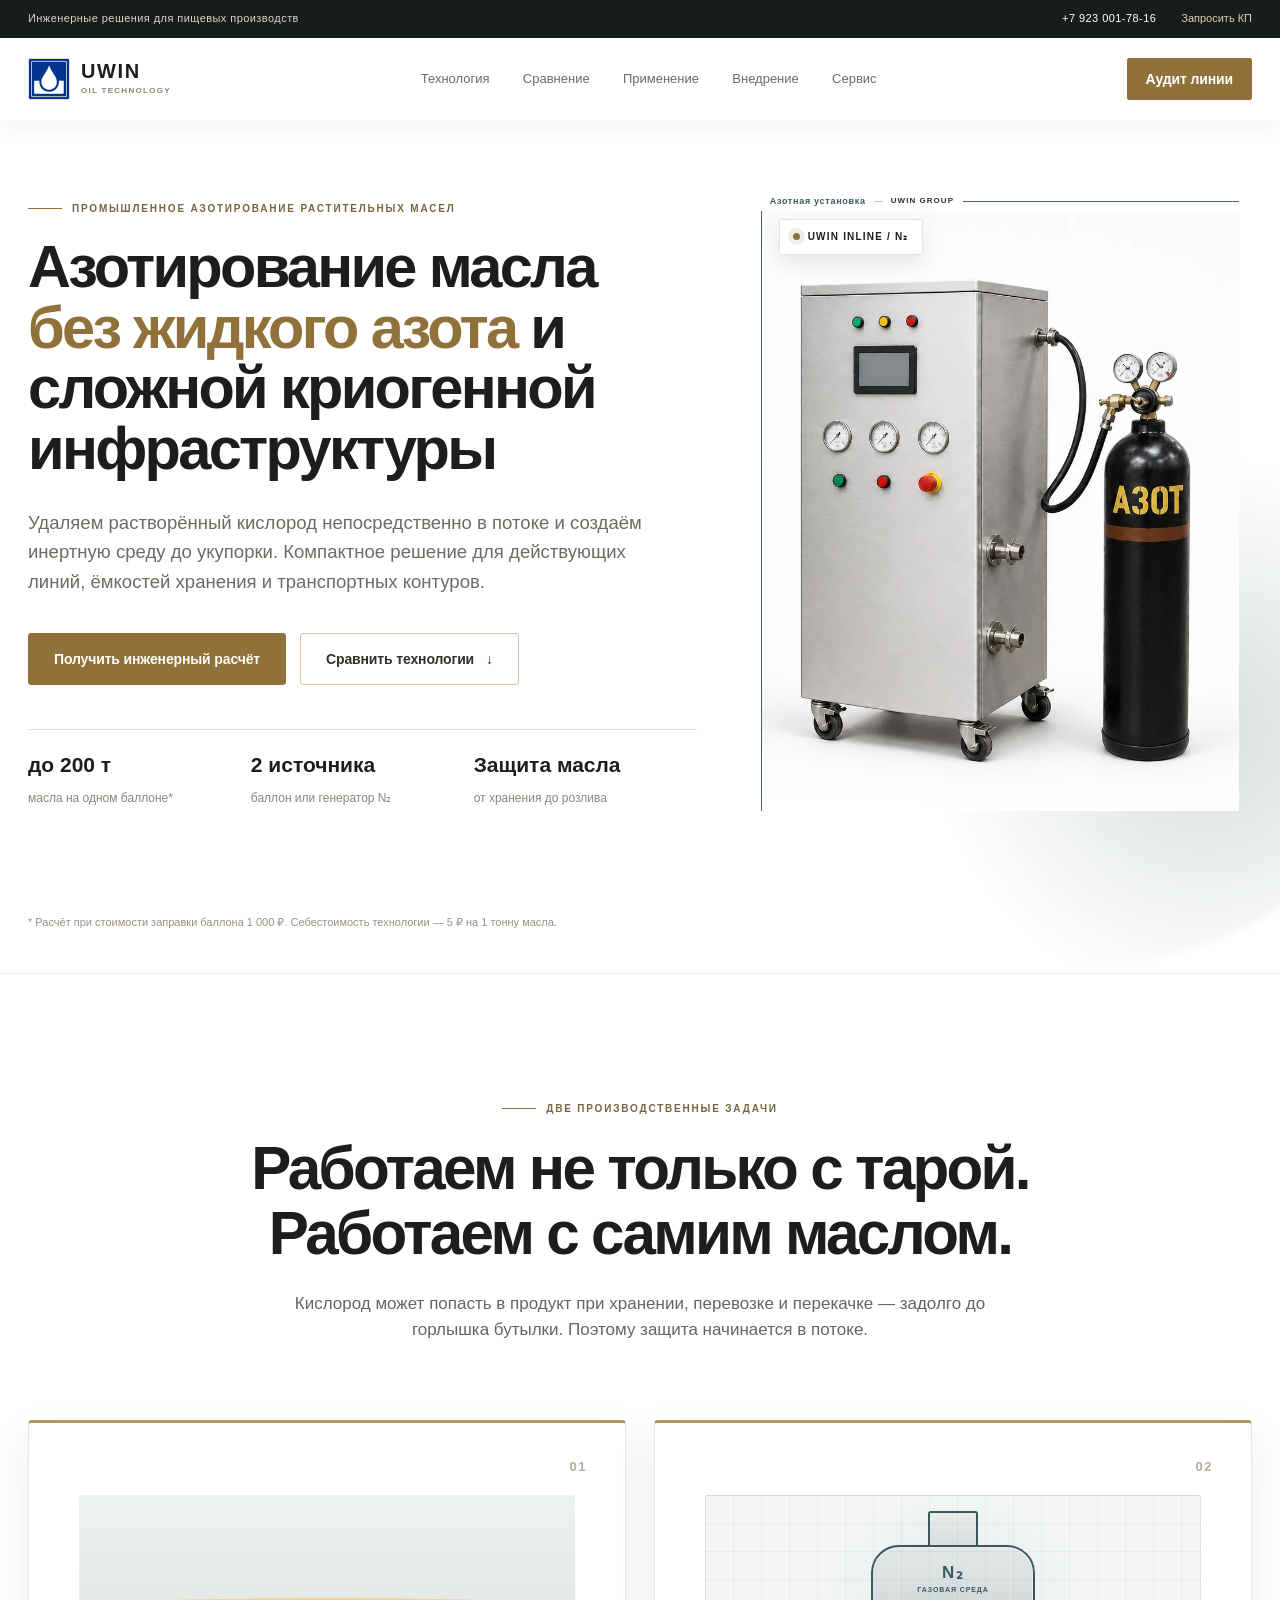
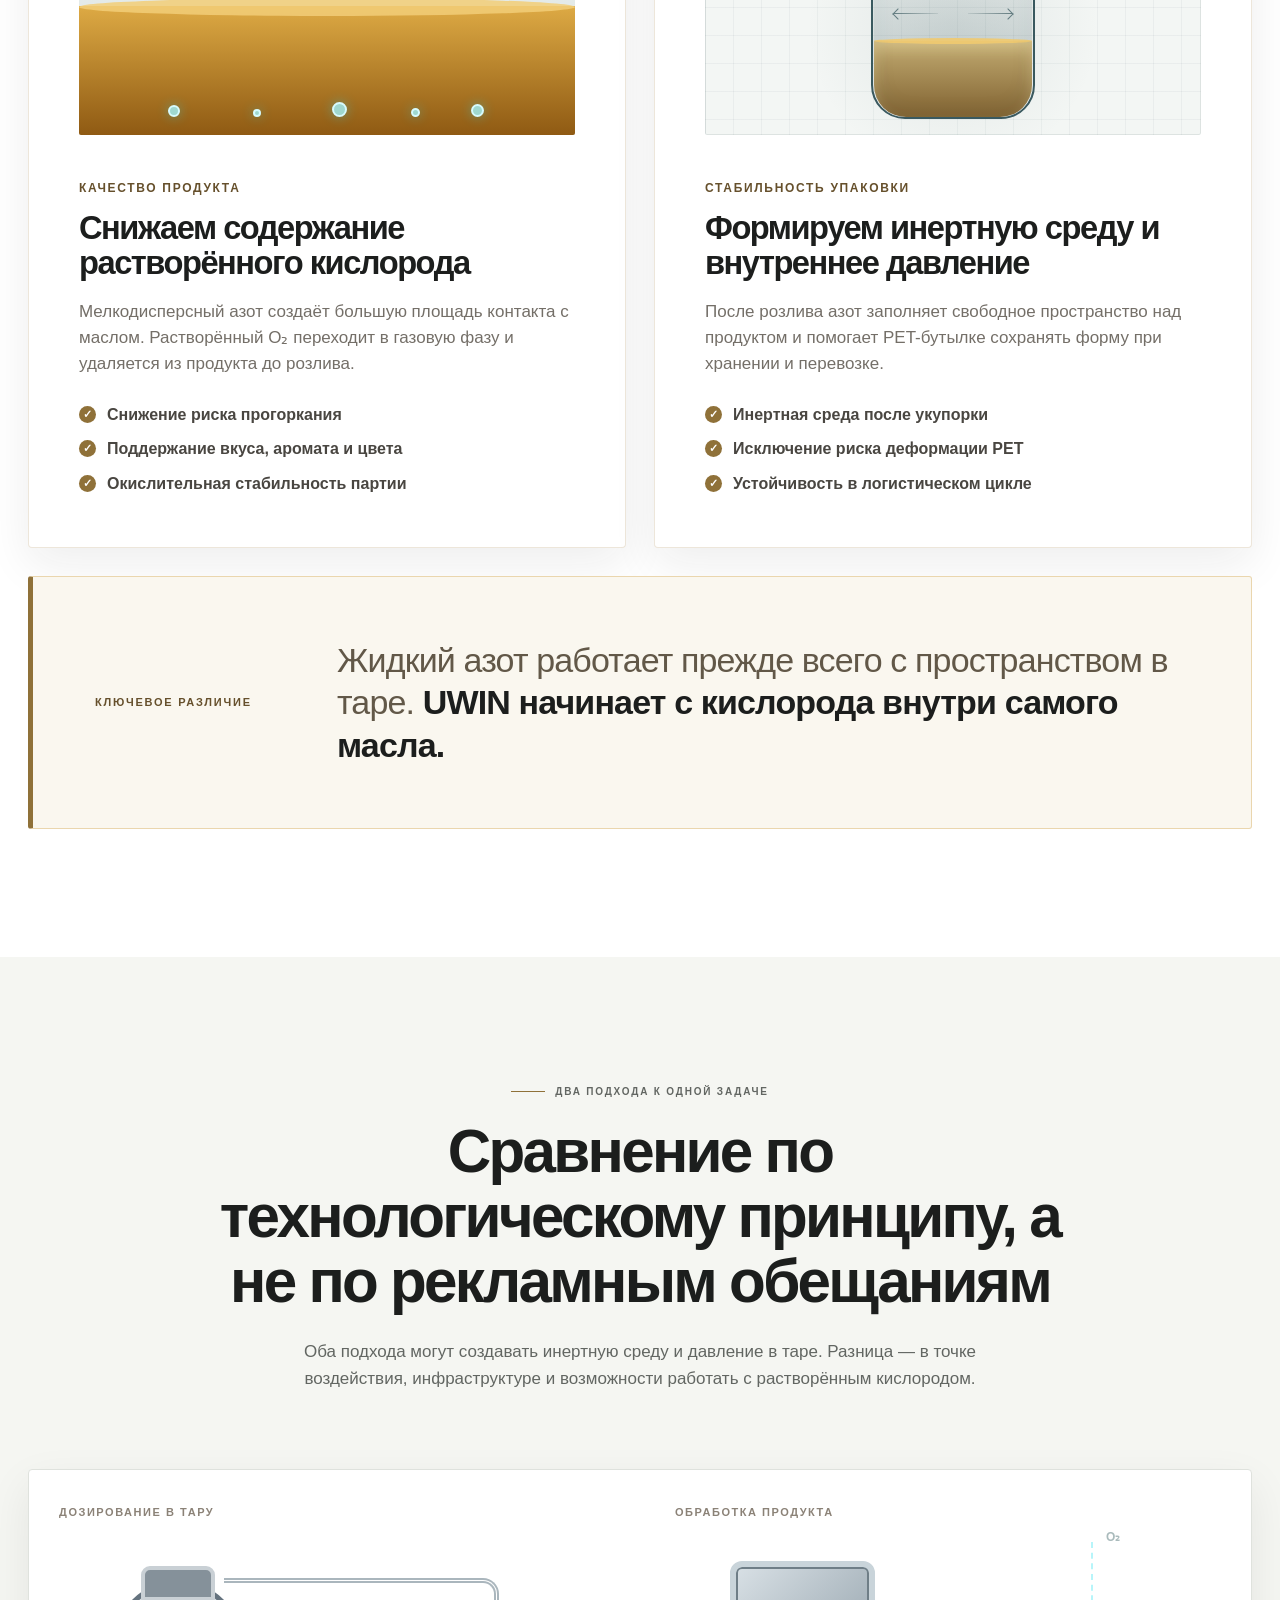
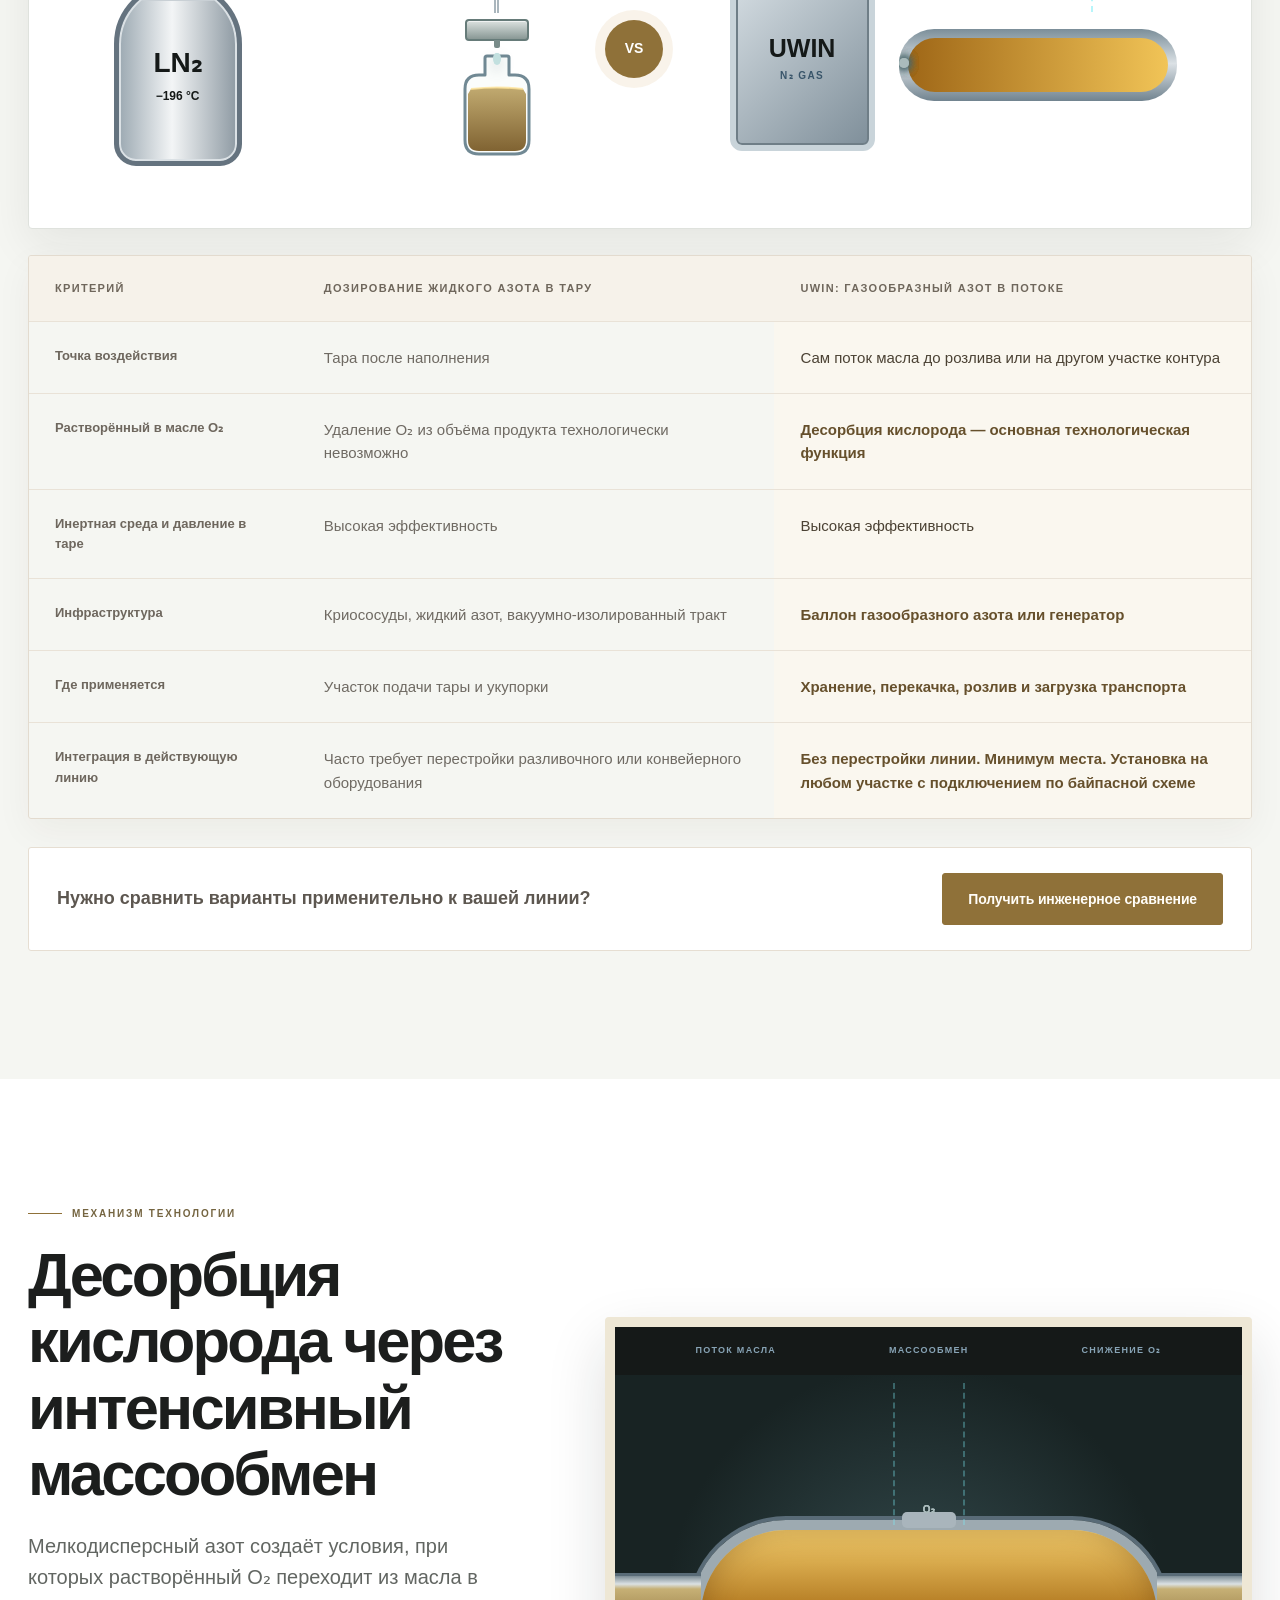
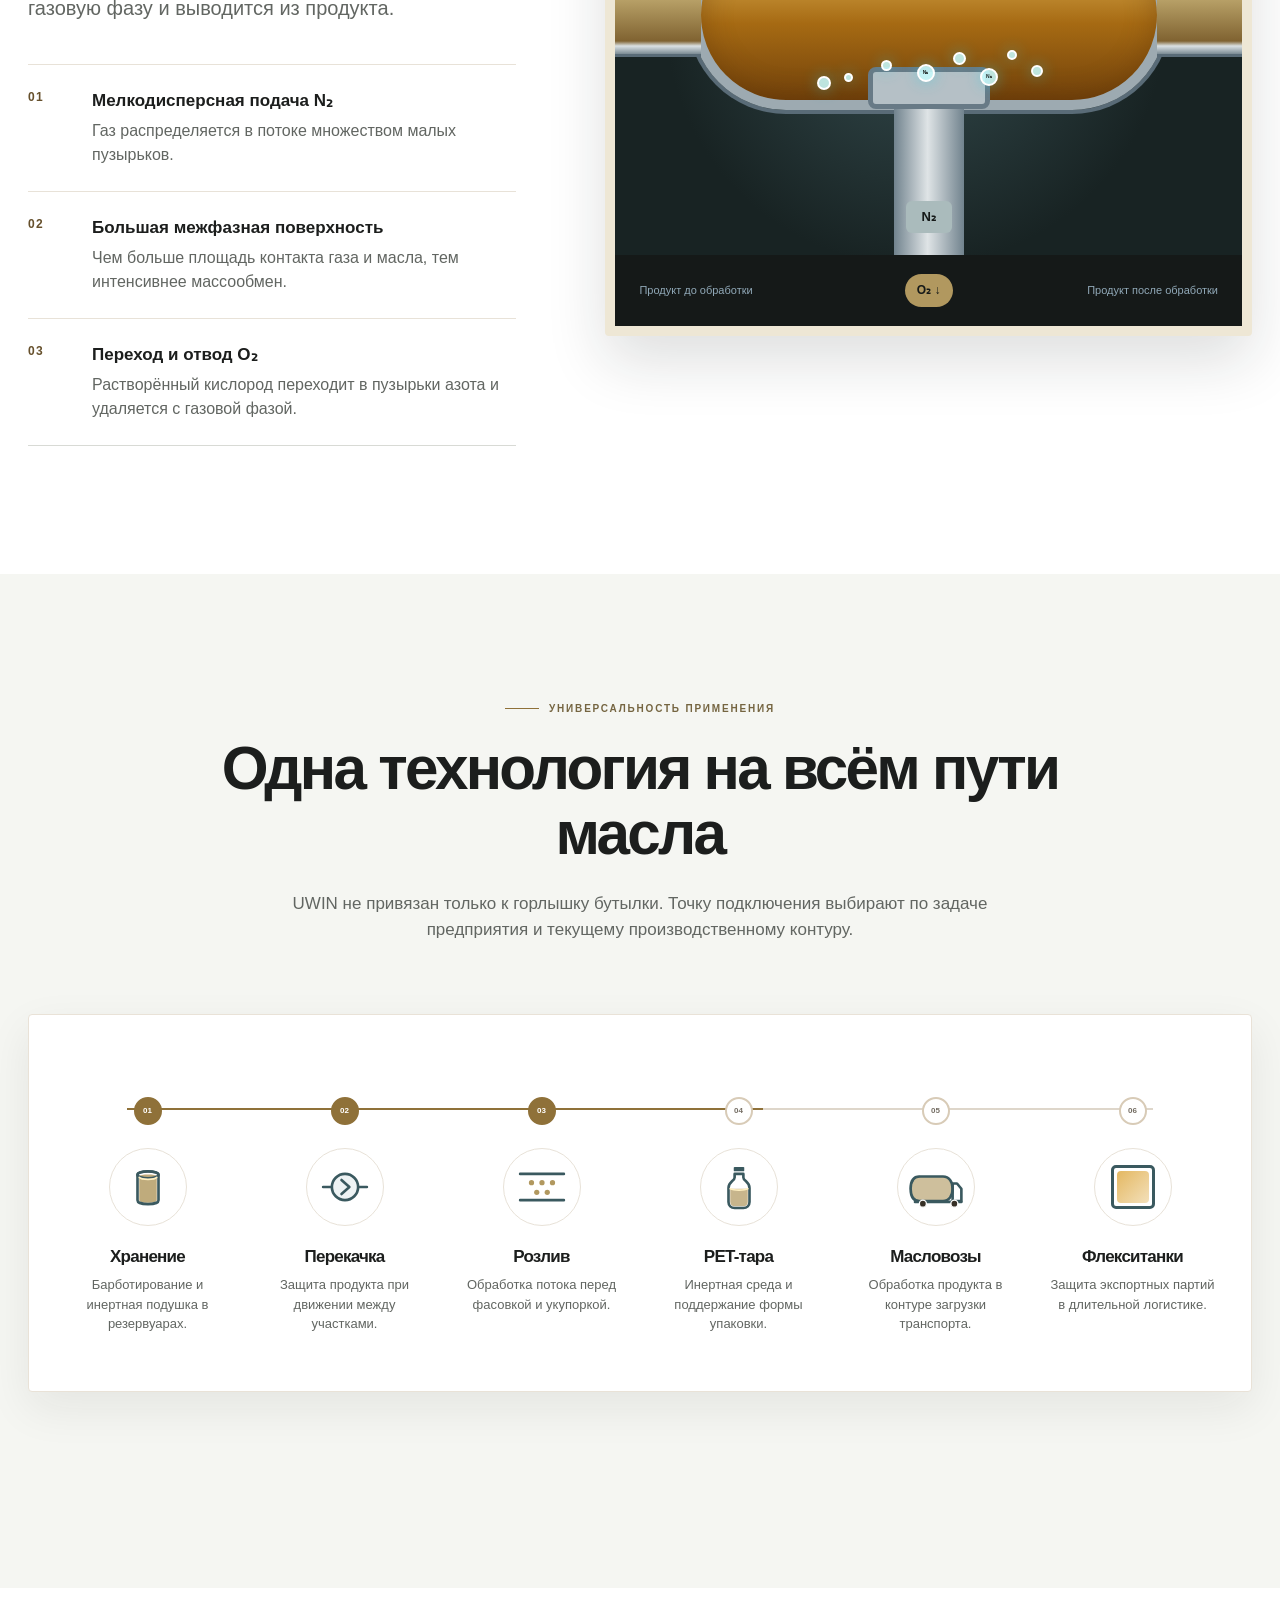
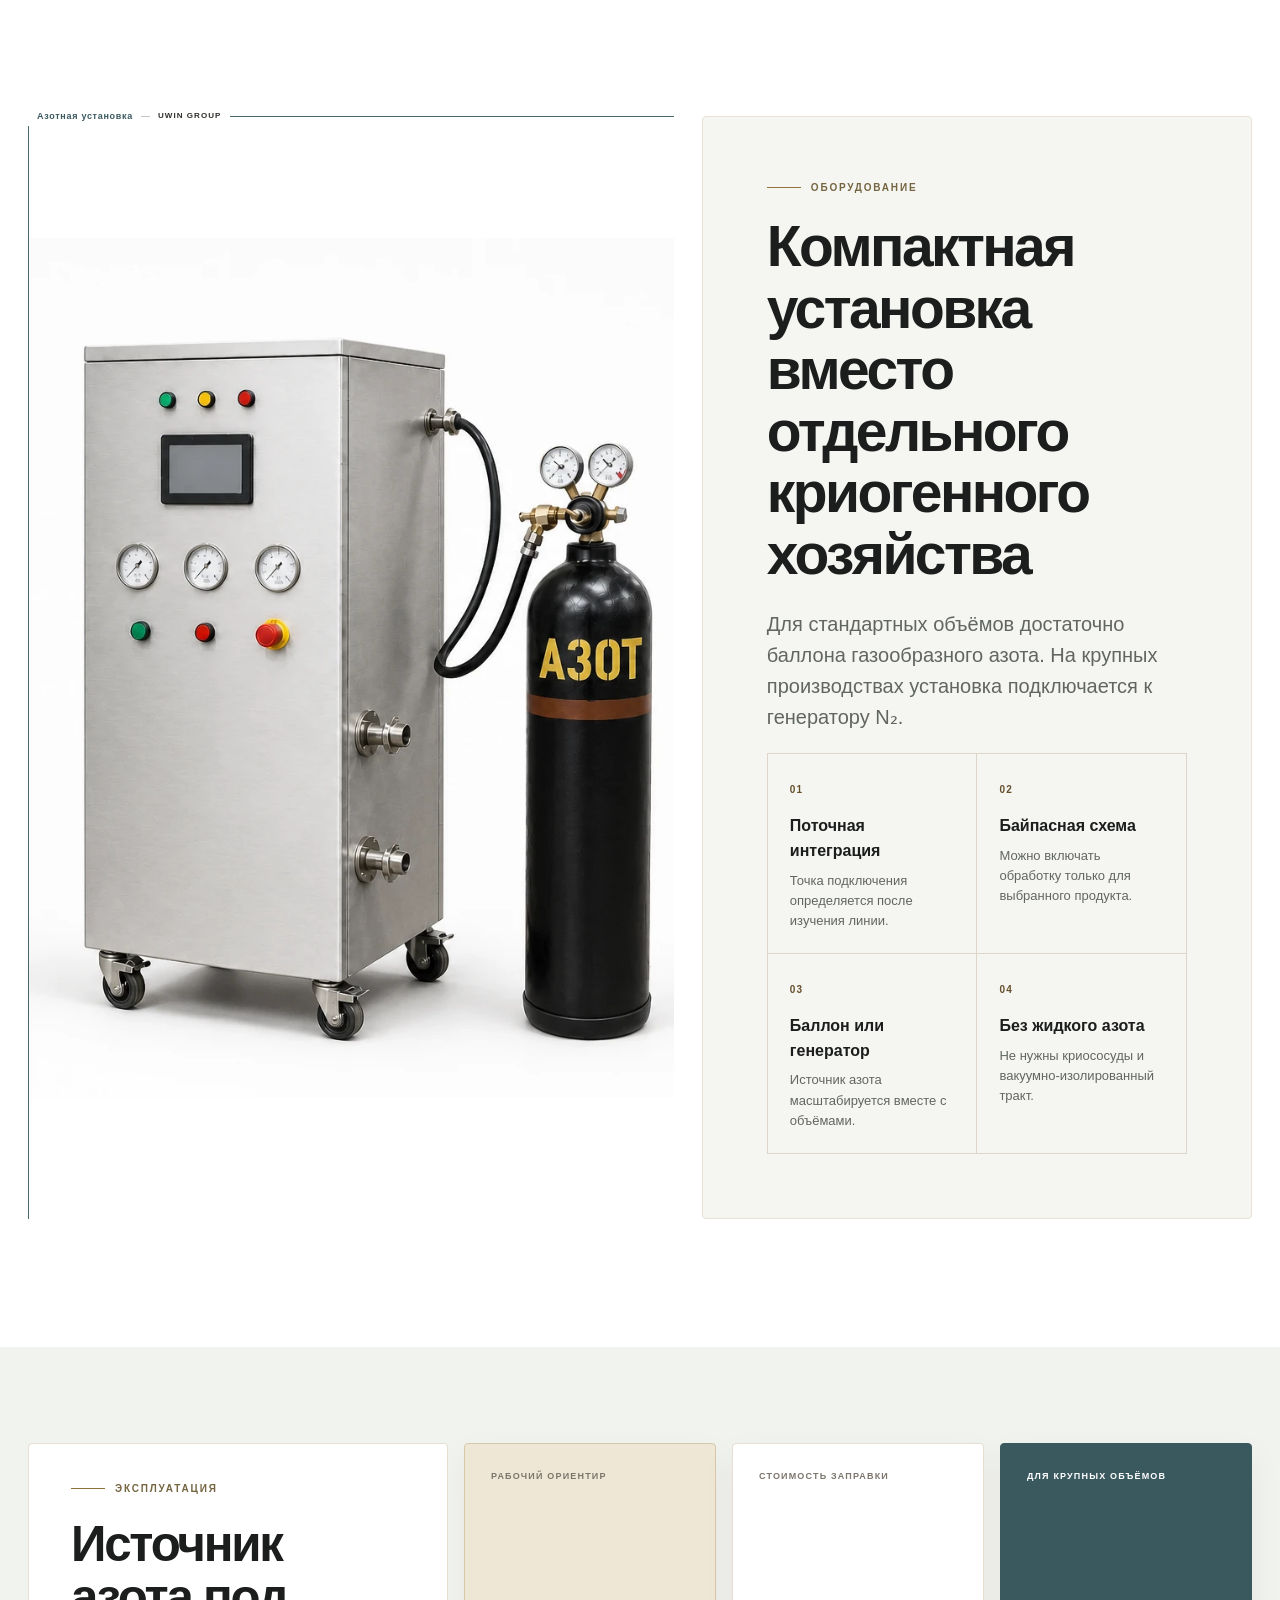
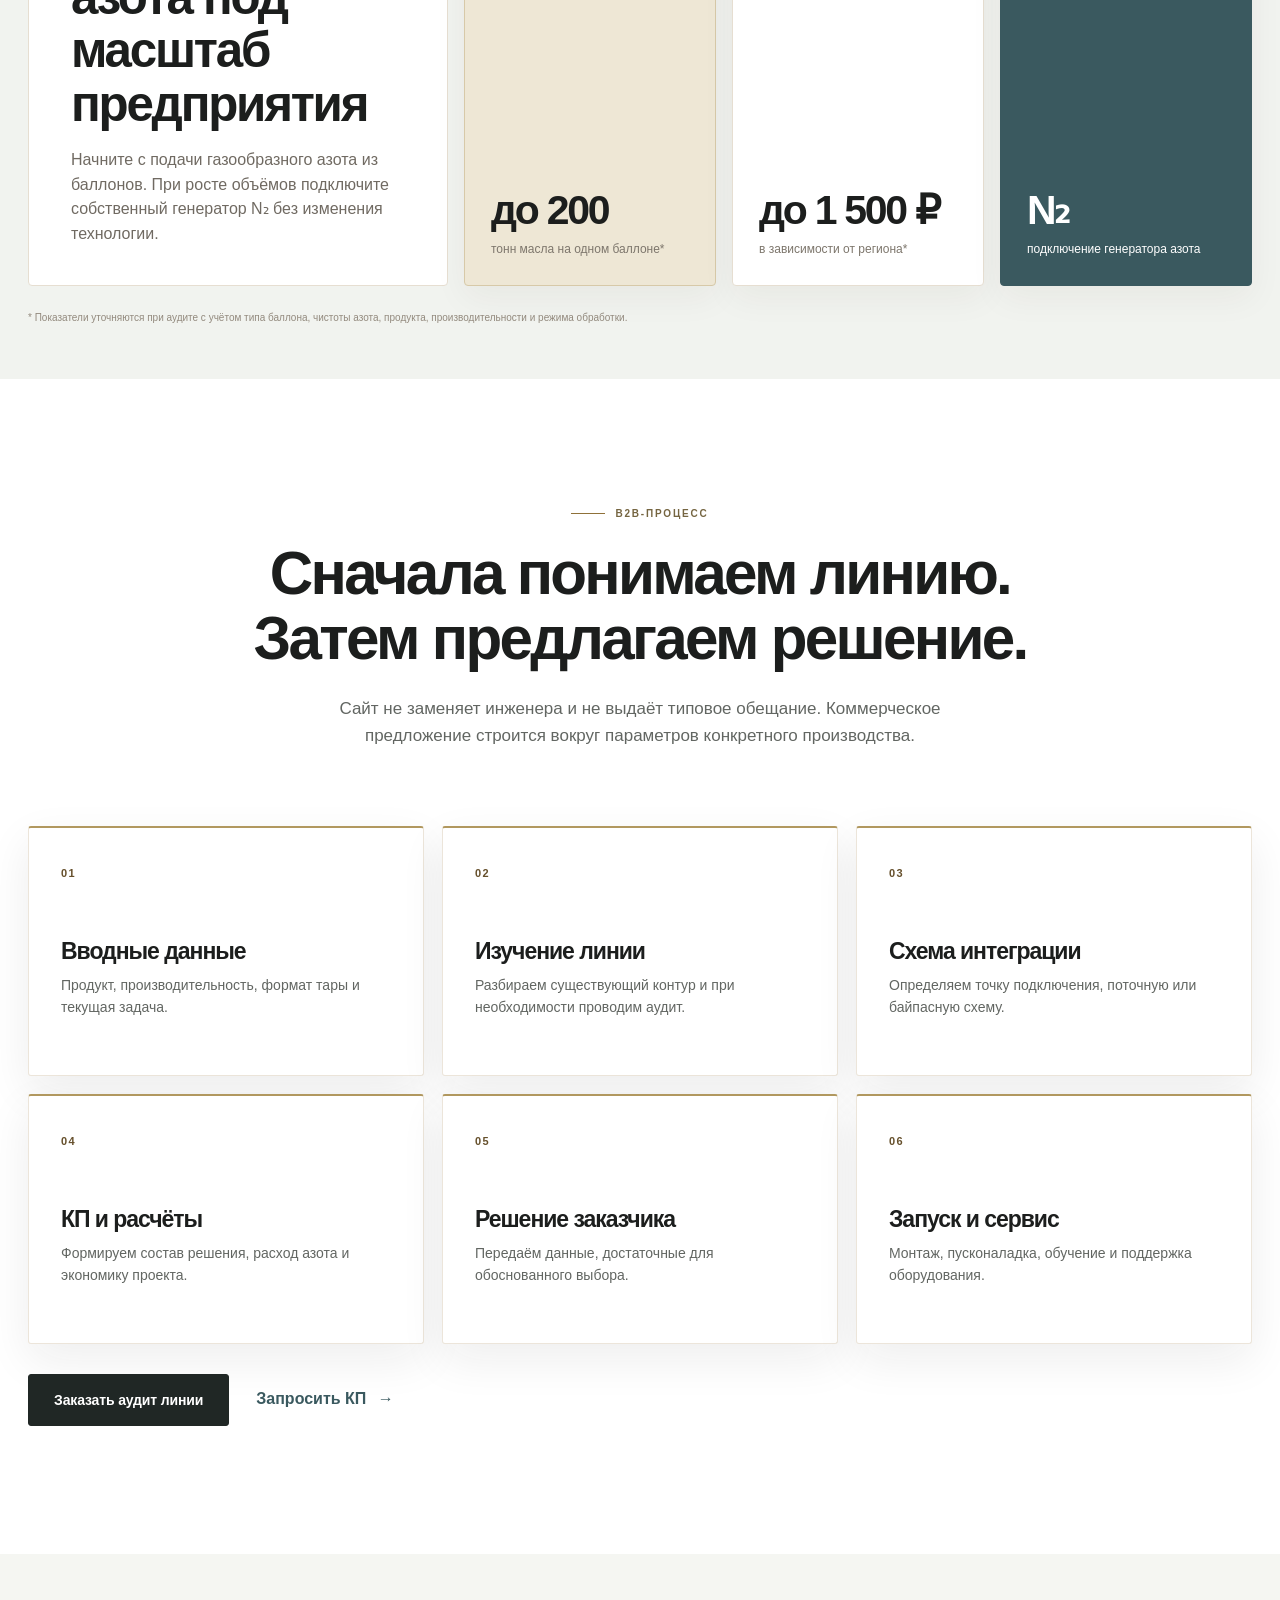
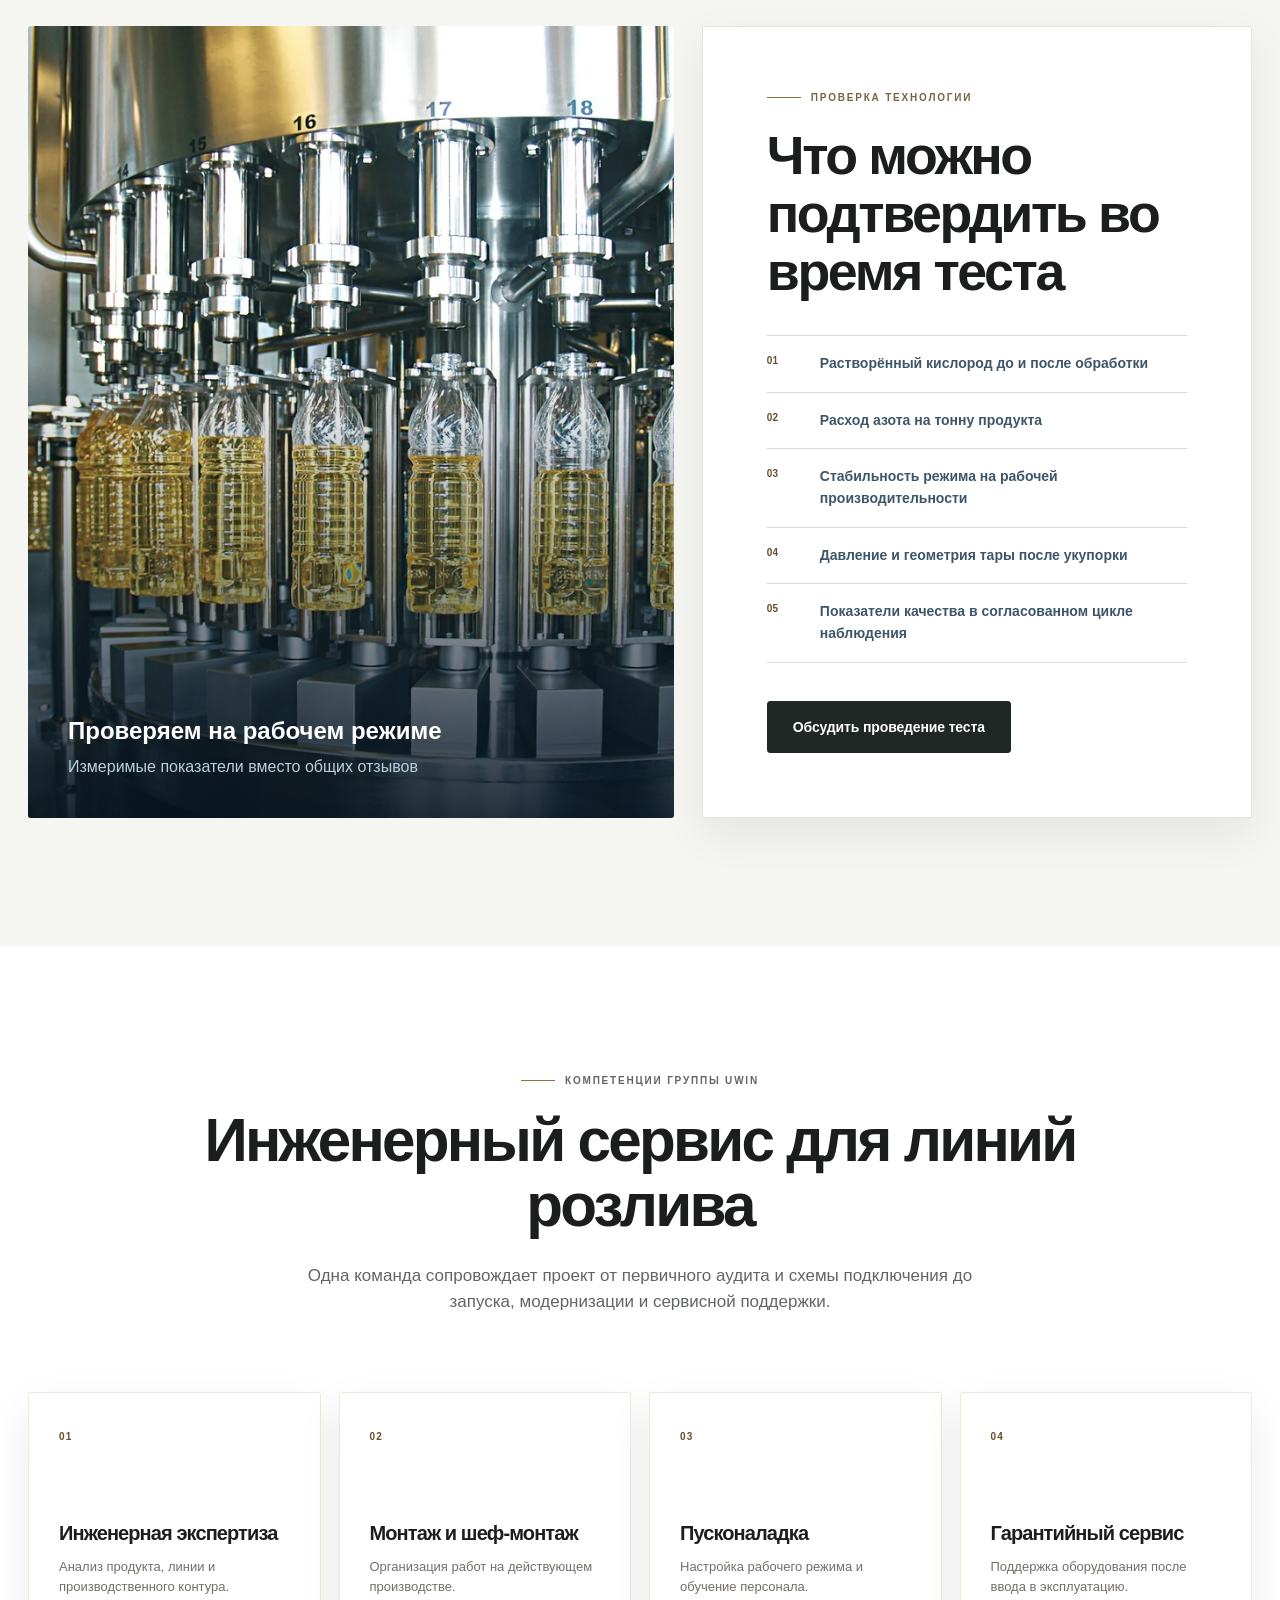
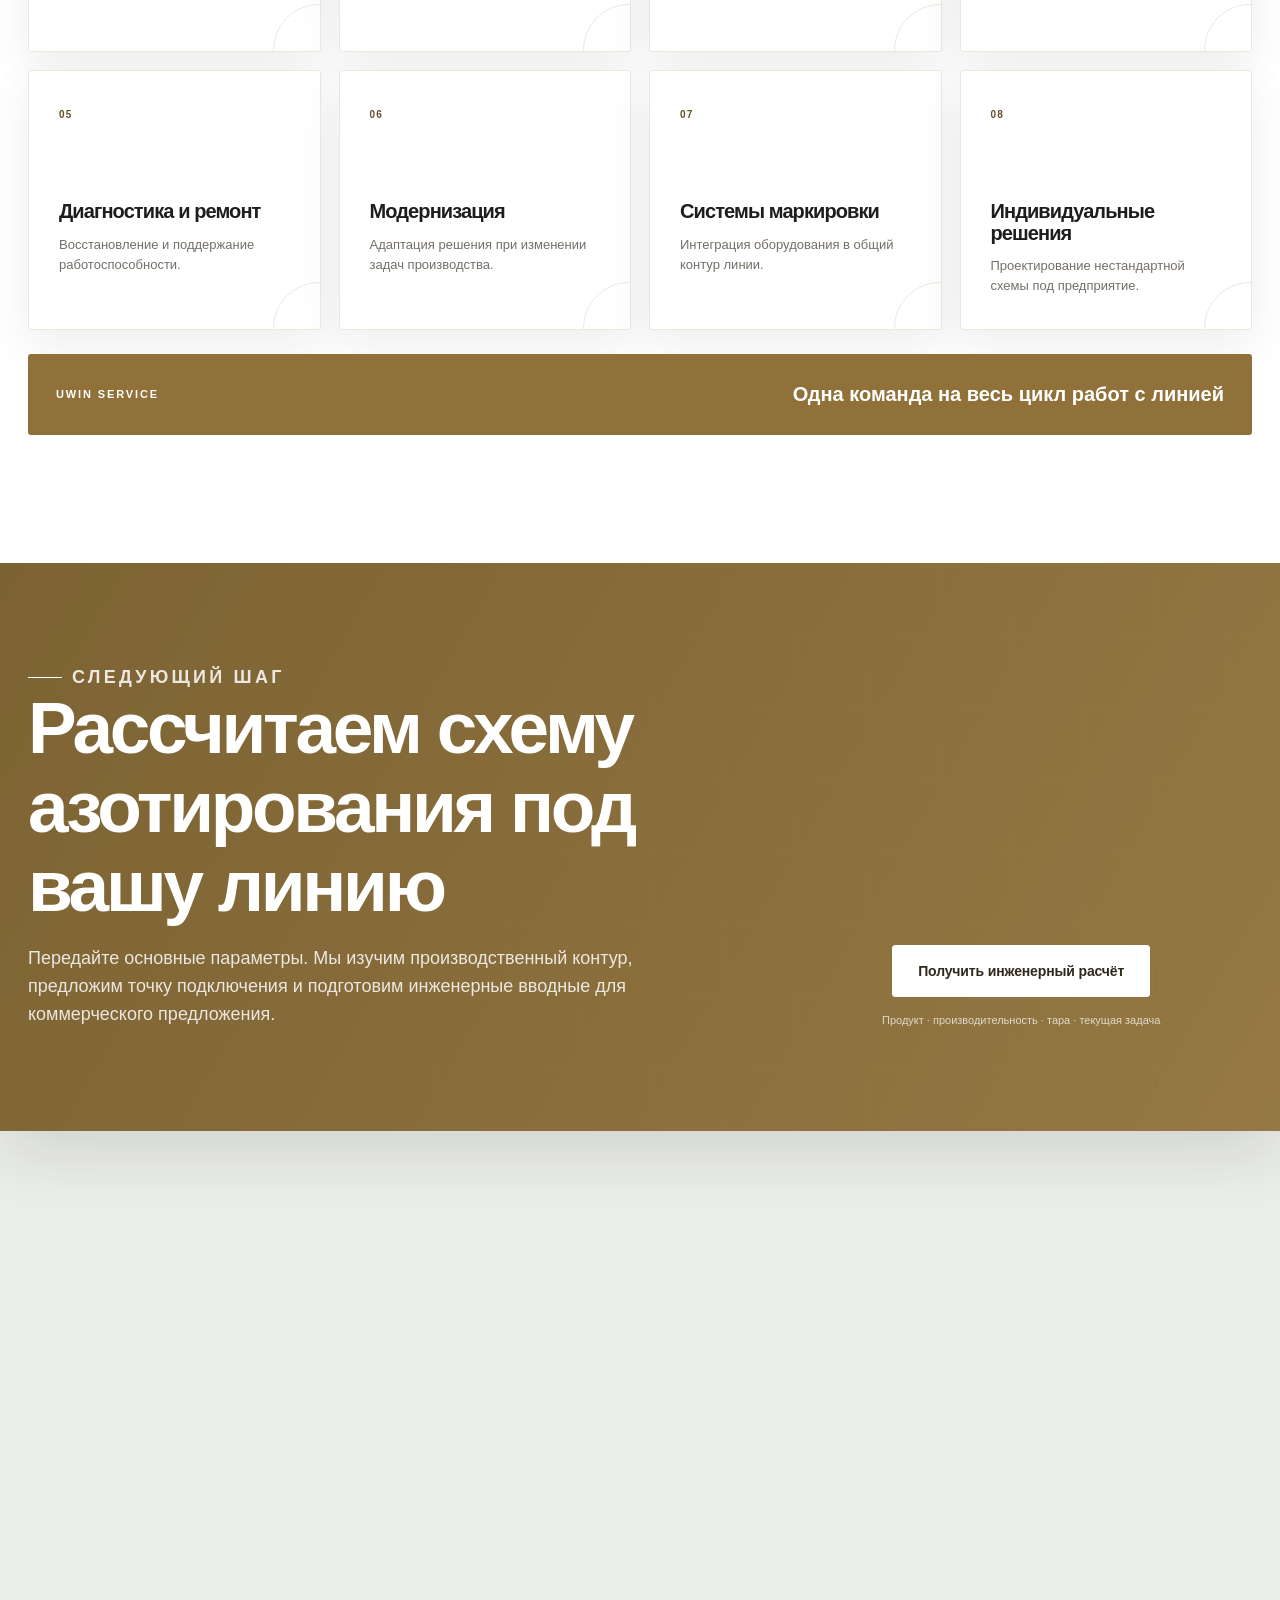
==== commit 06277ab2: "Опубликовать выравнивание финального призыва" ====
--- a/index.html
+++ b/index.html
@@ -21,7 +21,7 @@
   <link rel="preload" href="assets/equipment/uwin-oil-unit-clean.webp" as="image" type="image/webp">
   <link rel="stylesheet" href="site.css">
   <link rel="stylesheet" href="air.css">
-  <link rel="stylesheet" href="white-amber.css?v=industrial-harmony-4">
+  <link rel="stylesheet" href="white-amber.css?v=industrial-harmony-5">
 </head>
 <body>
   <a class="skip-link" href="#main">К содержанию</a>
--- a/white-amber.css
+++ b/white-amber.css
@@ -1498,6 +1498,17 @@
 
 .final-action span {
   color: rgba(255, 255, 255, .72);
+  text-align: center;
+}
+
+.final-action {
+  justify-items: center;
+}
+
+@media (min-width: 1101px) {
+  .final-cta .eyebrow-light {
+    justify-content: flex-start;
+  }
 }
 
 /* Bottom reveal: the white content layer moves away and exposes this fixed level. */
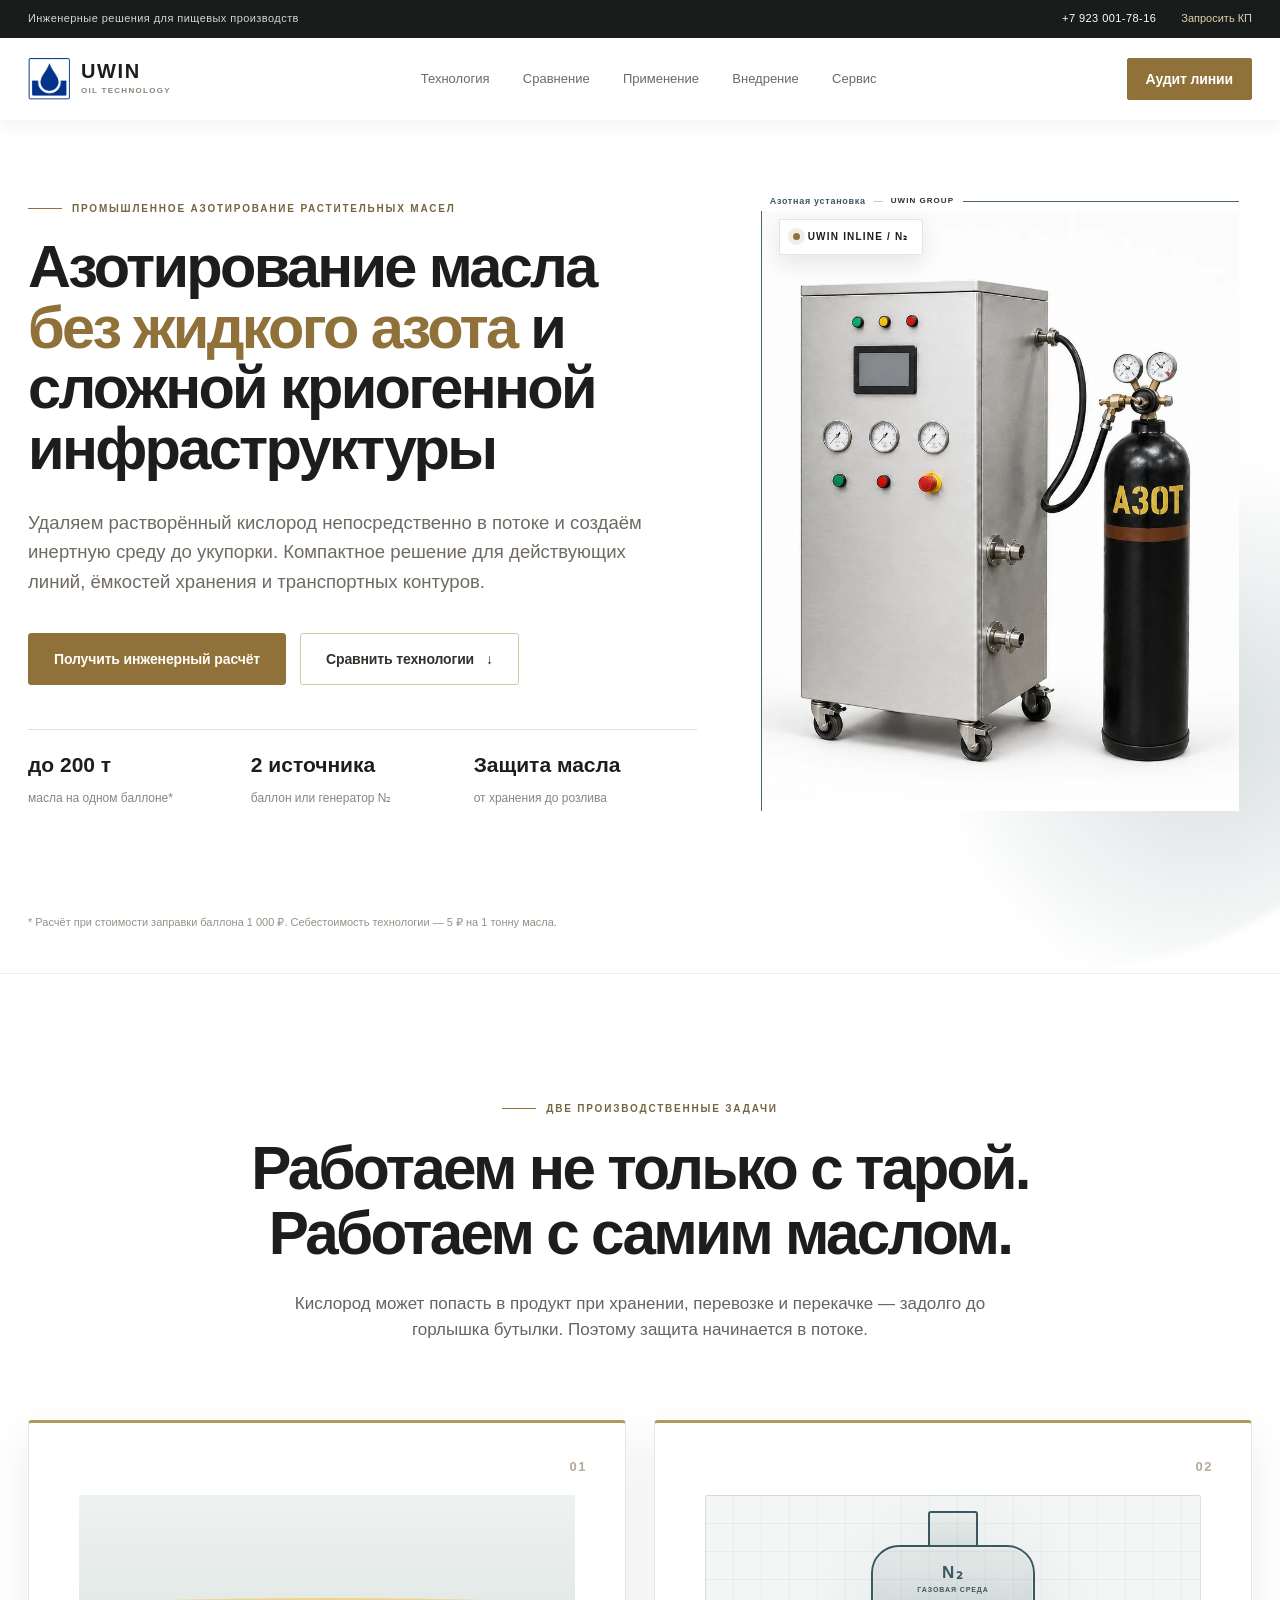
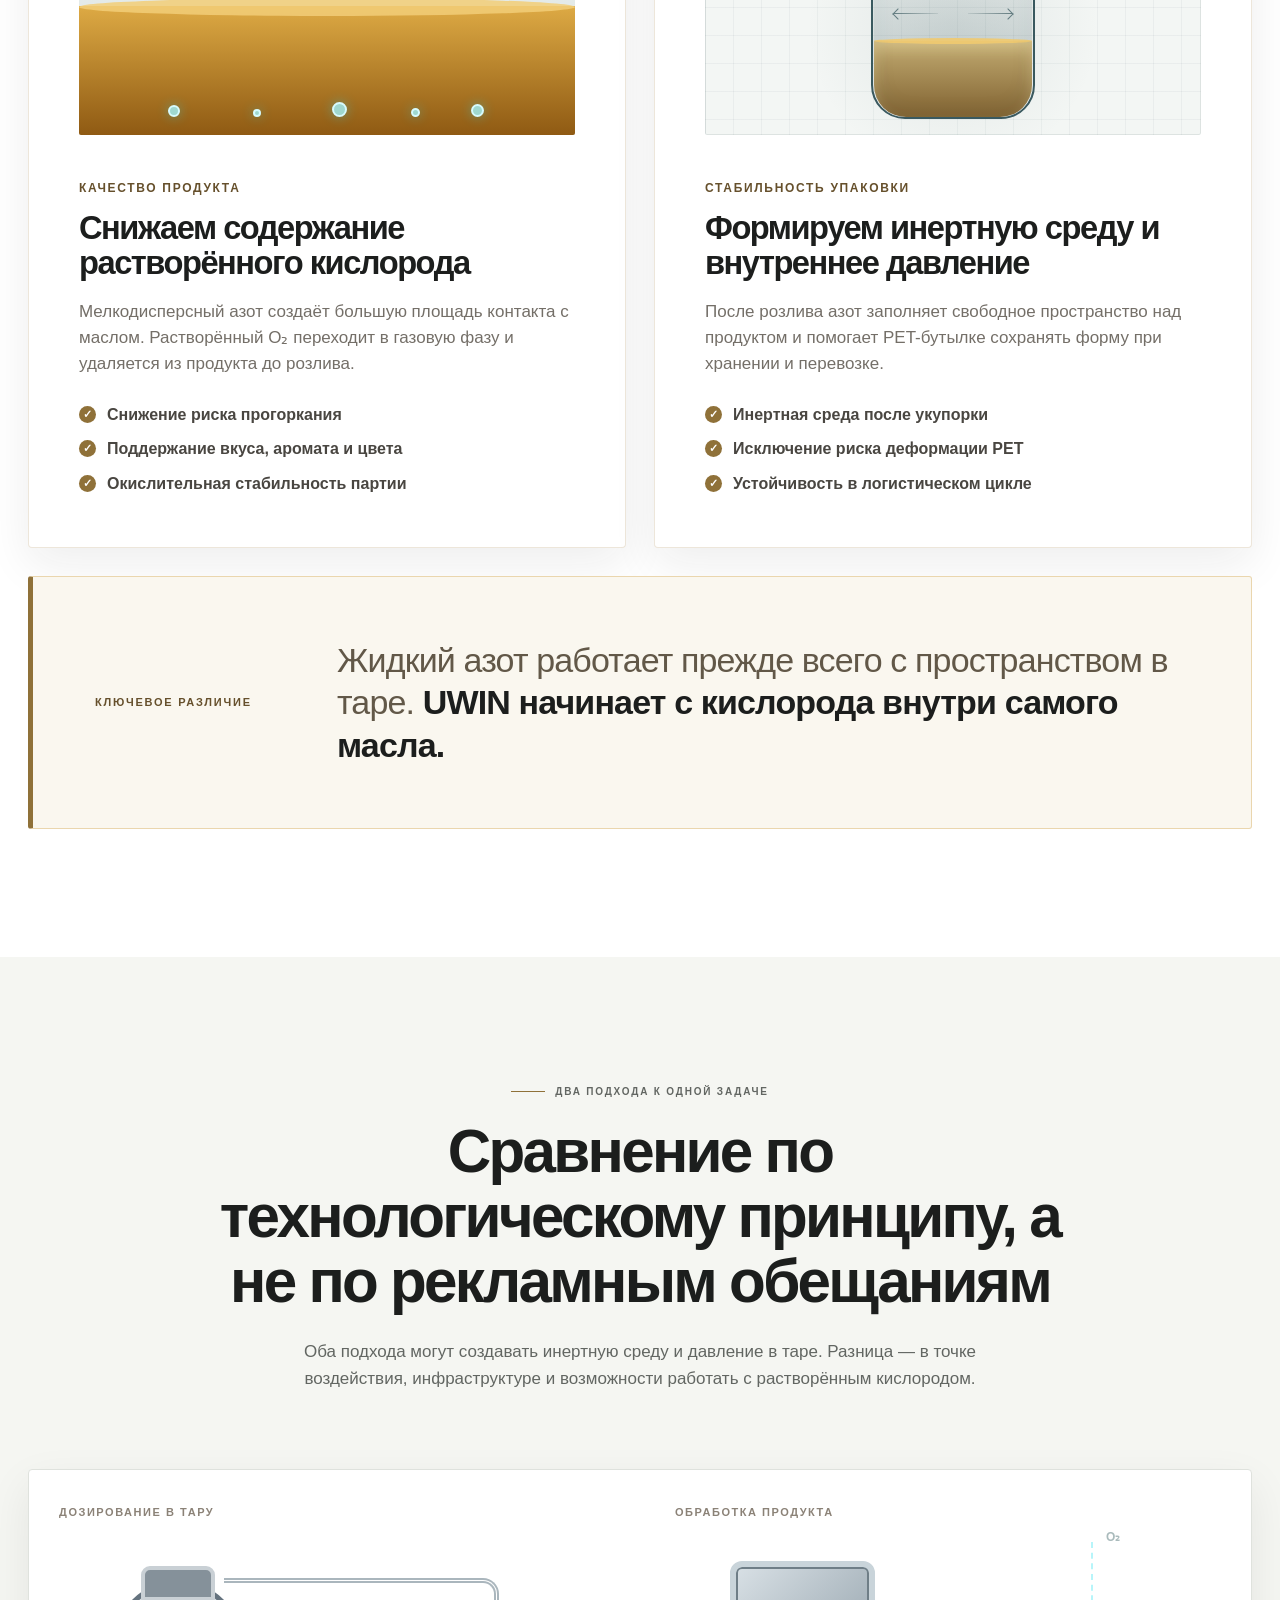
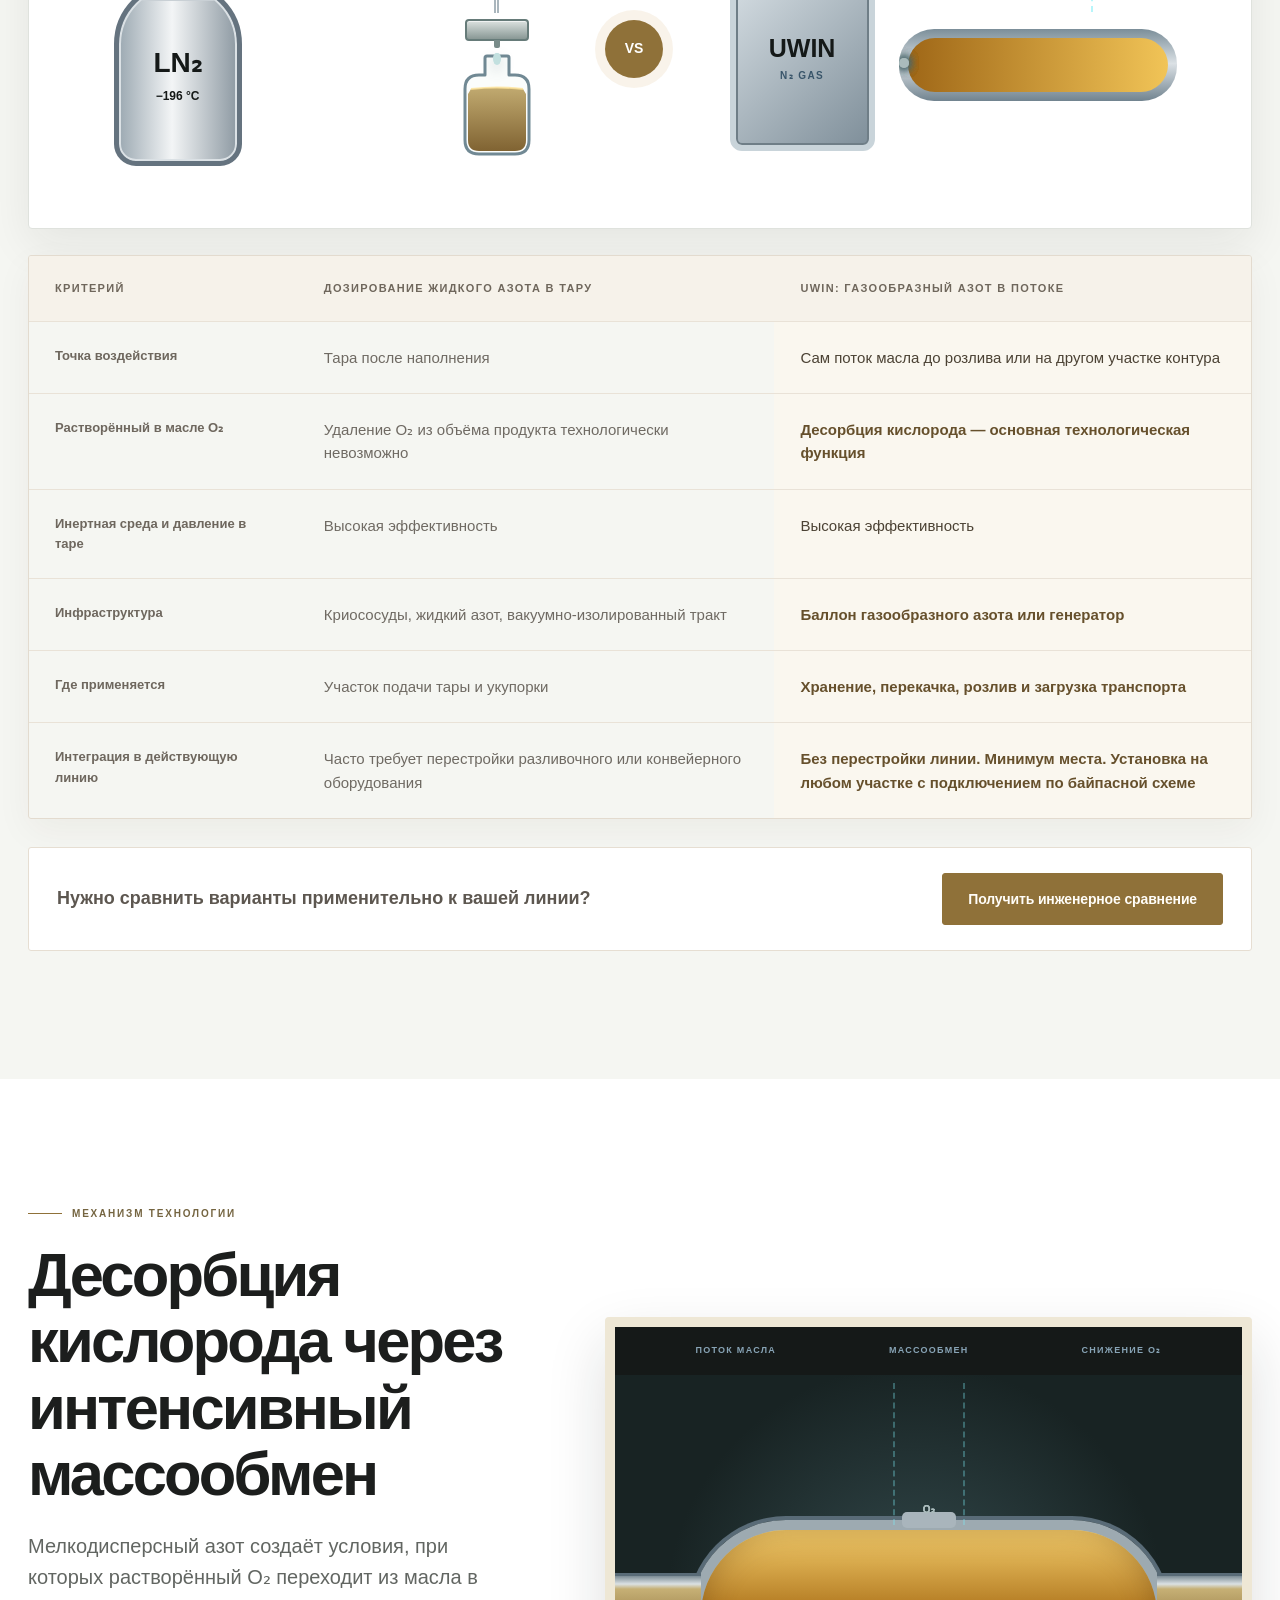
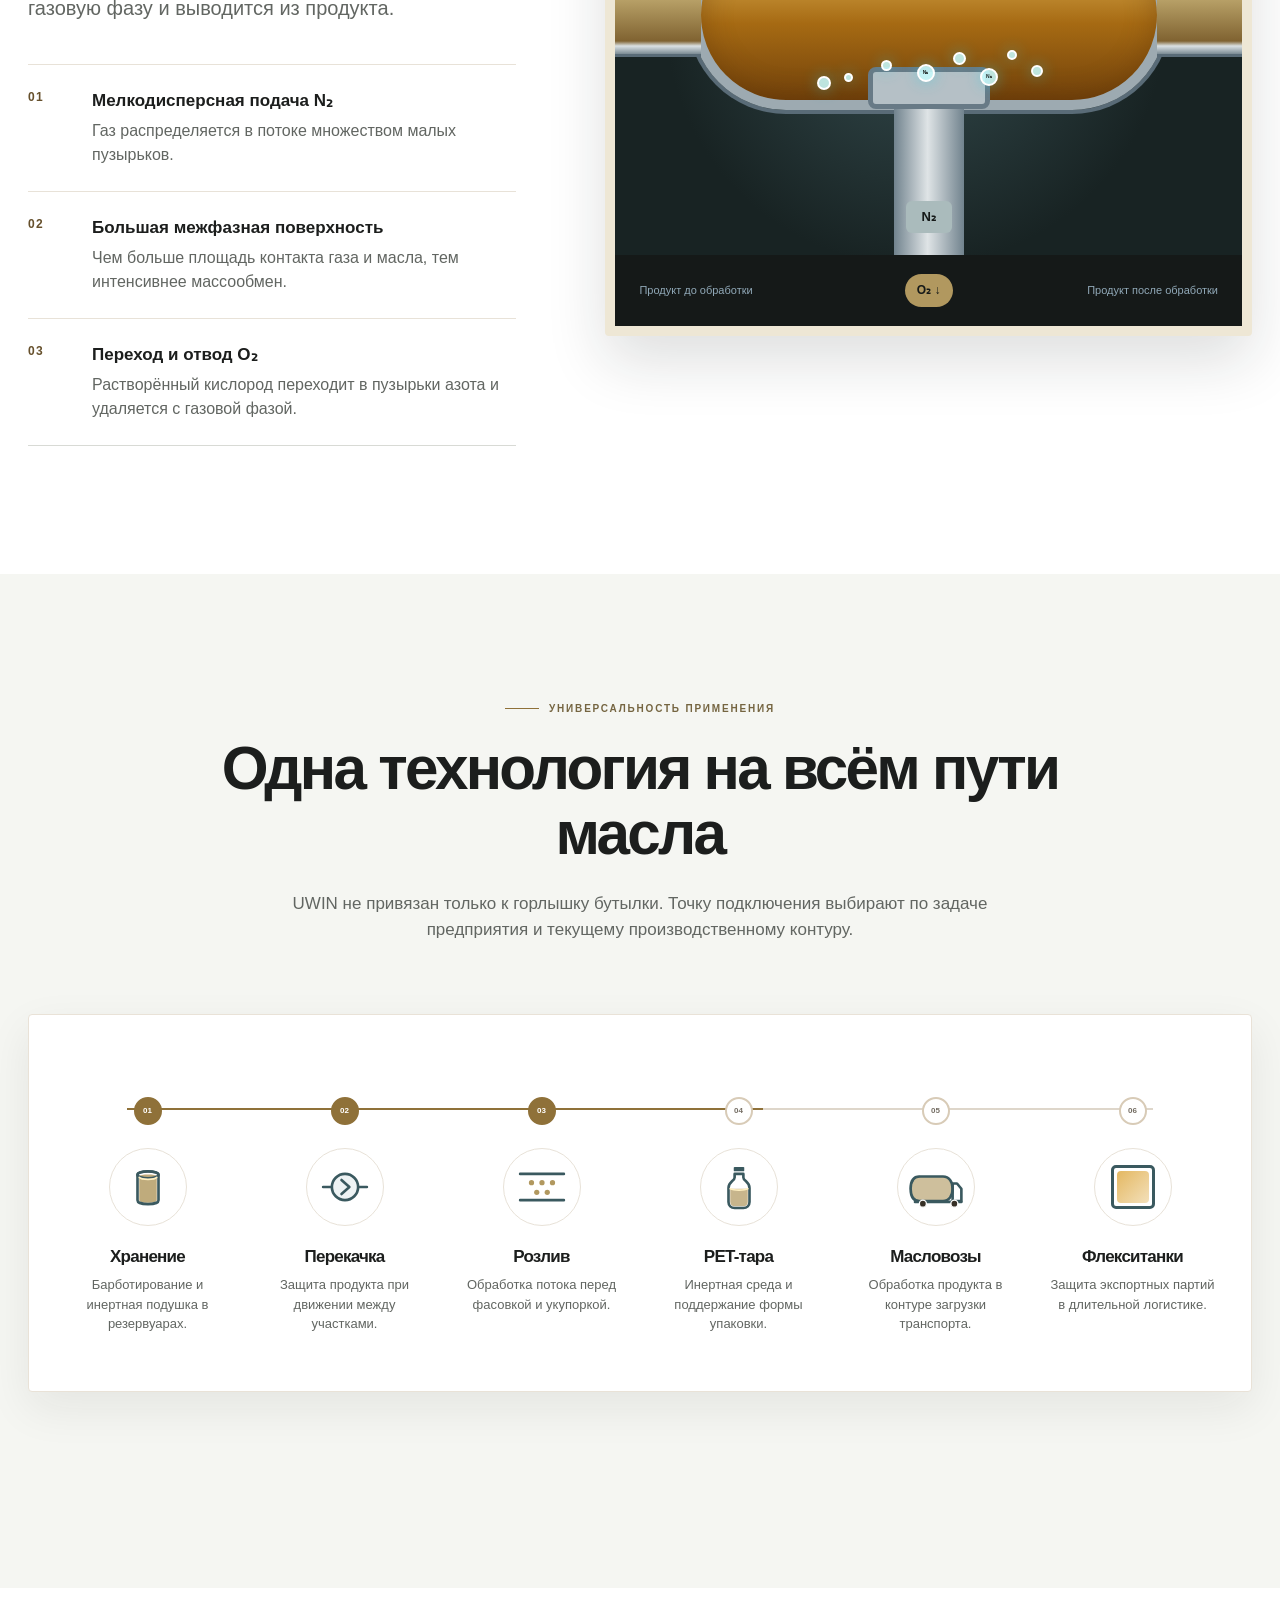
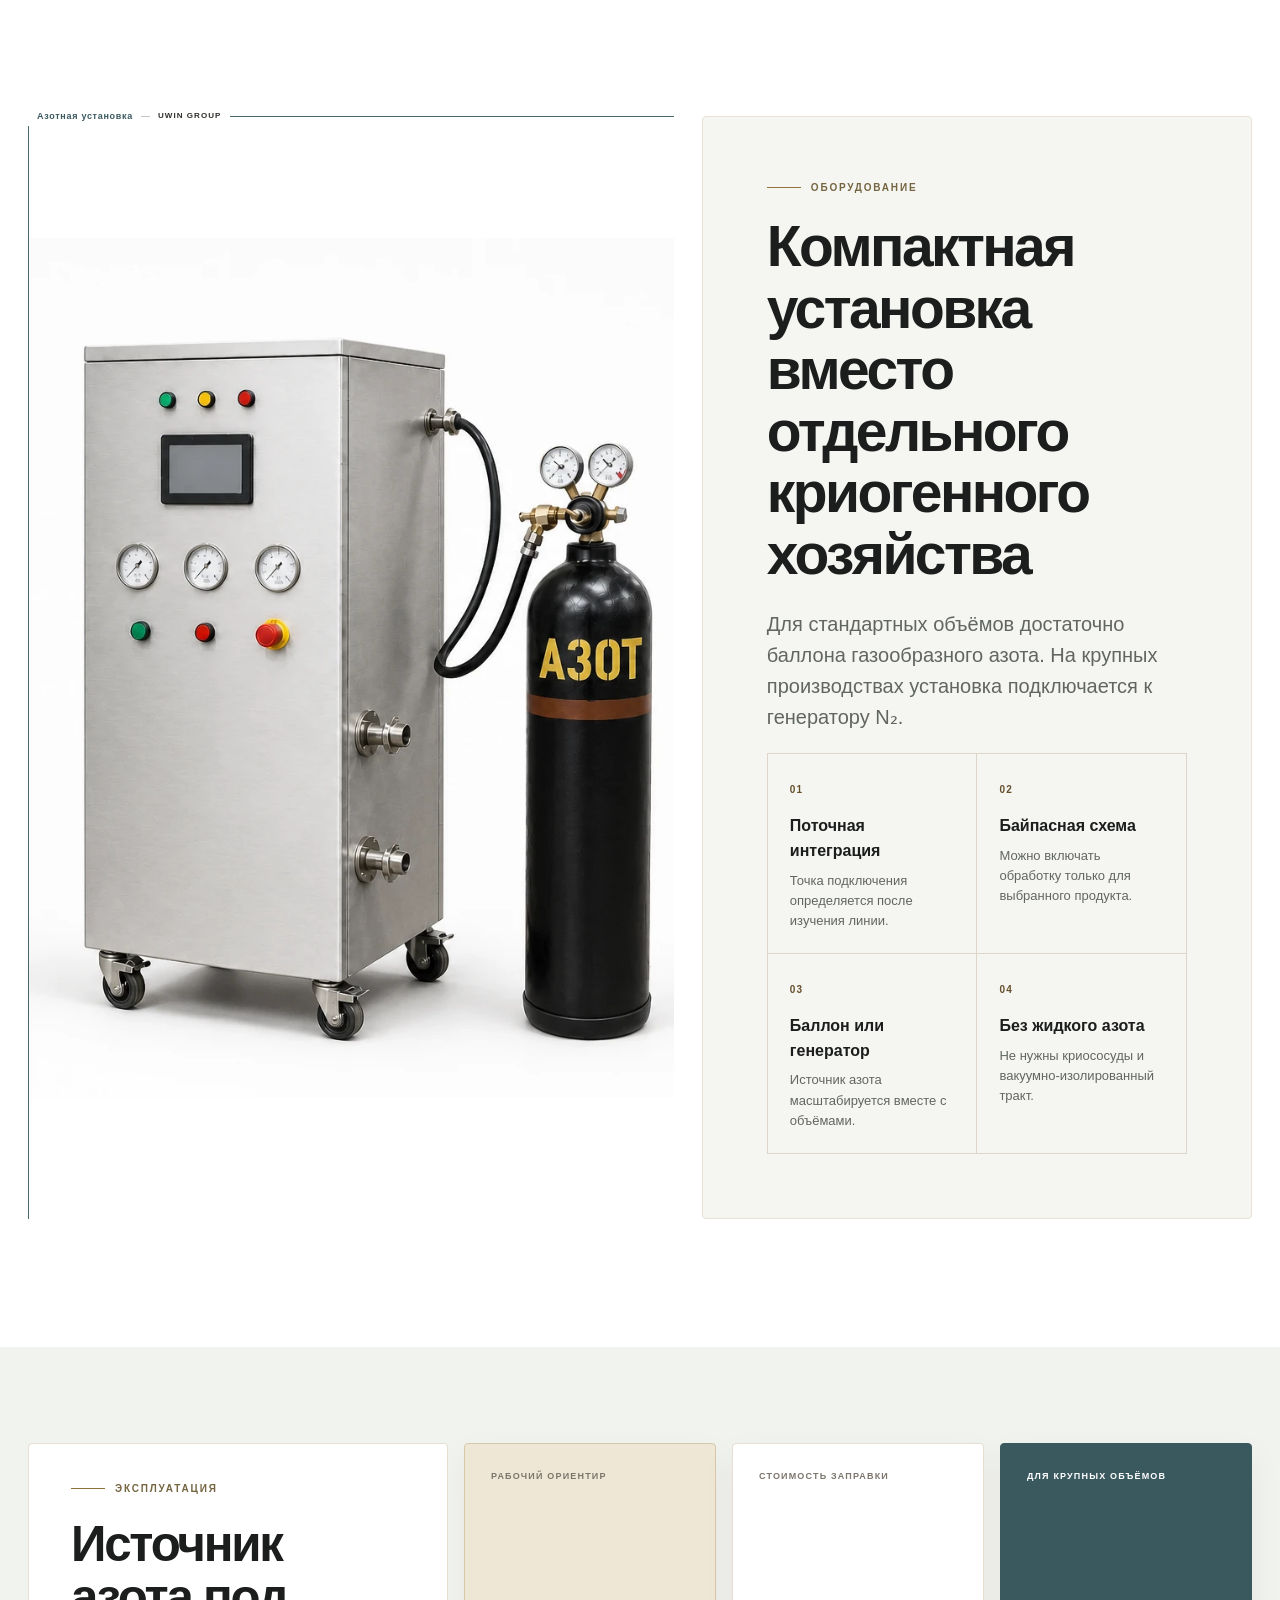
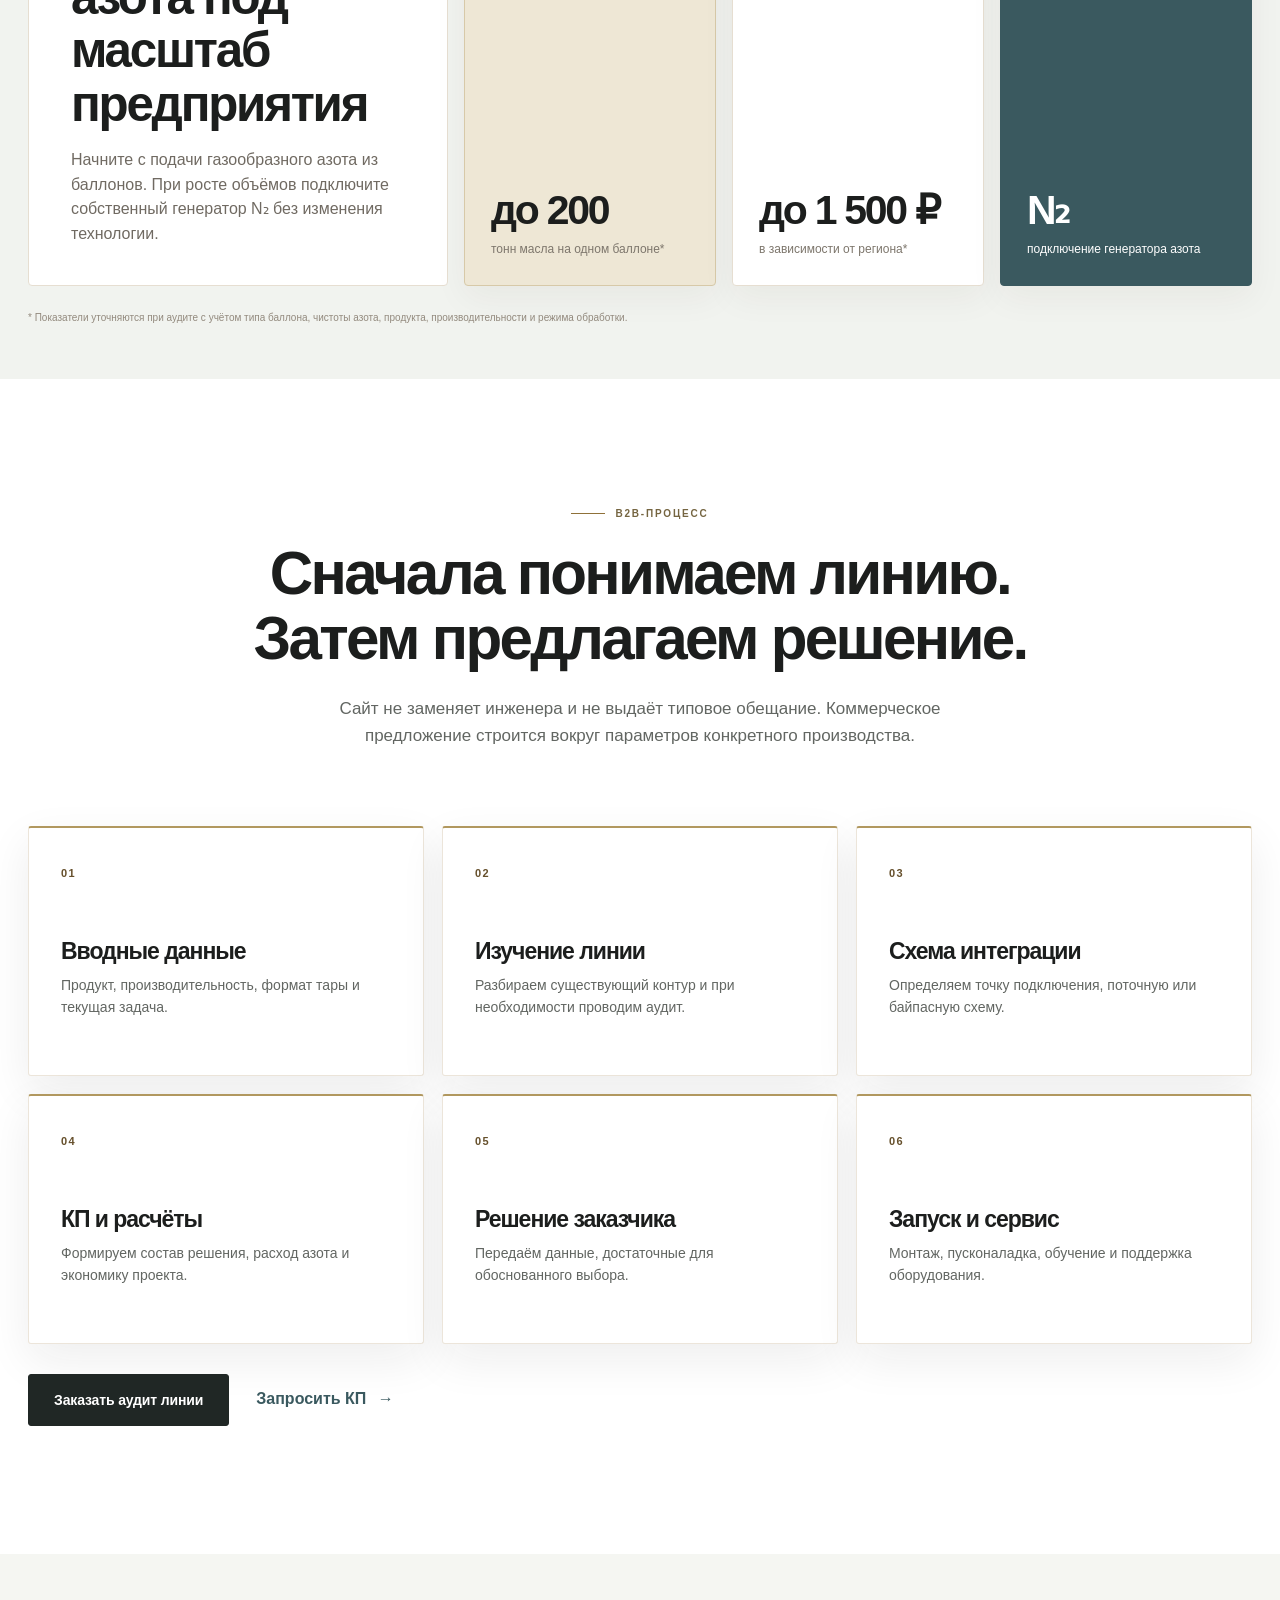
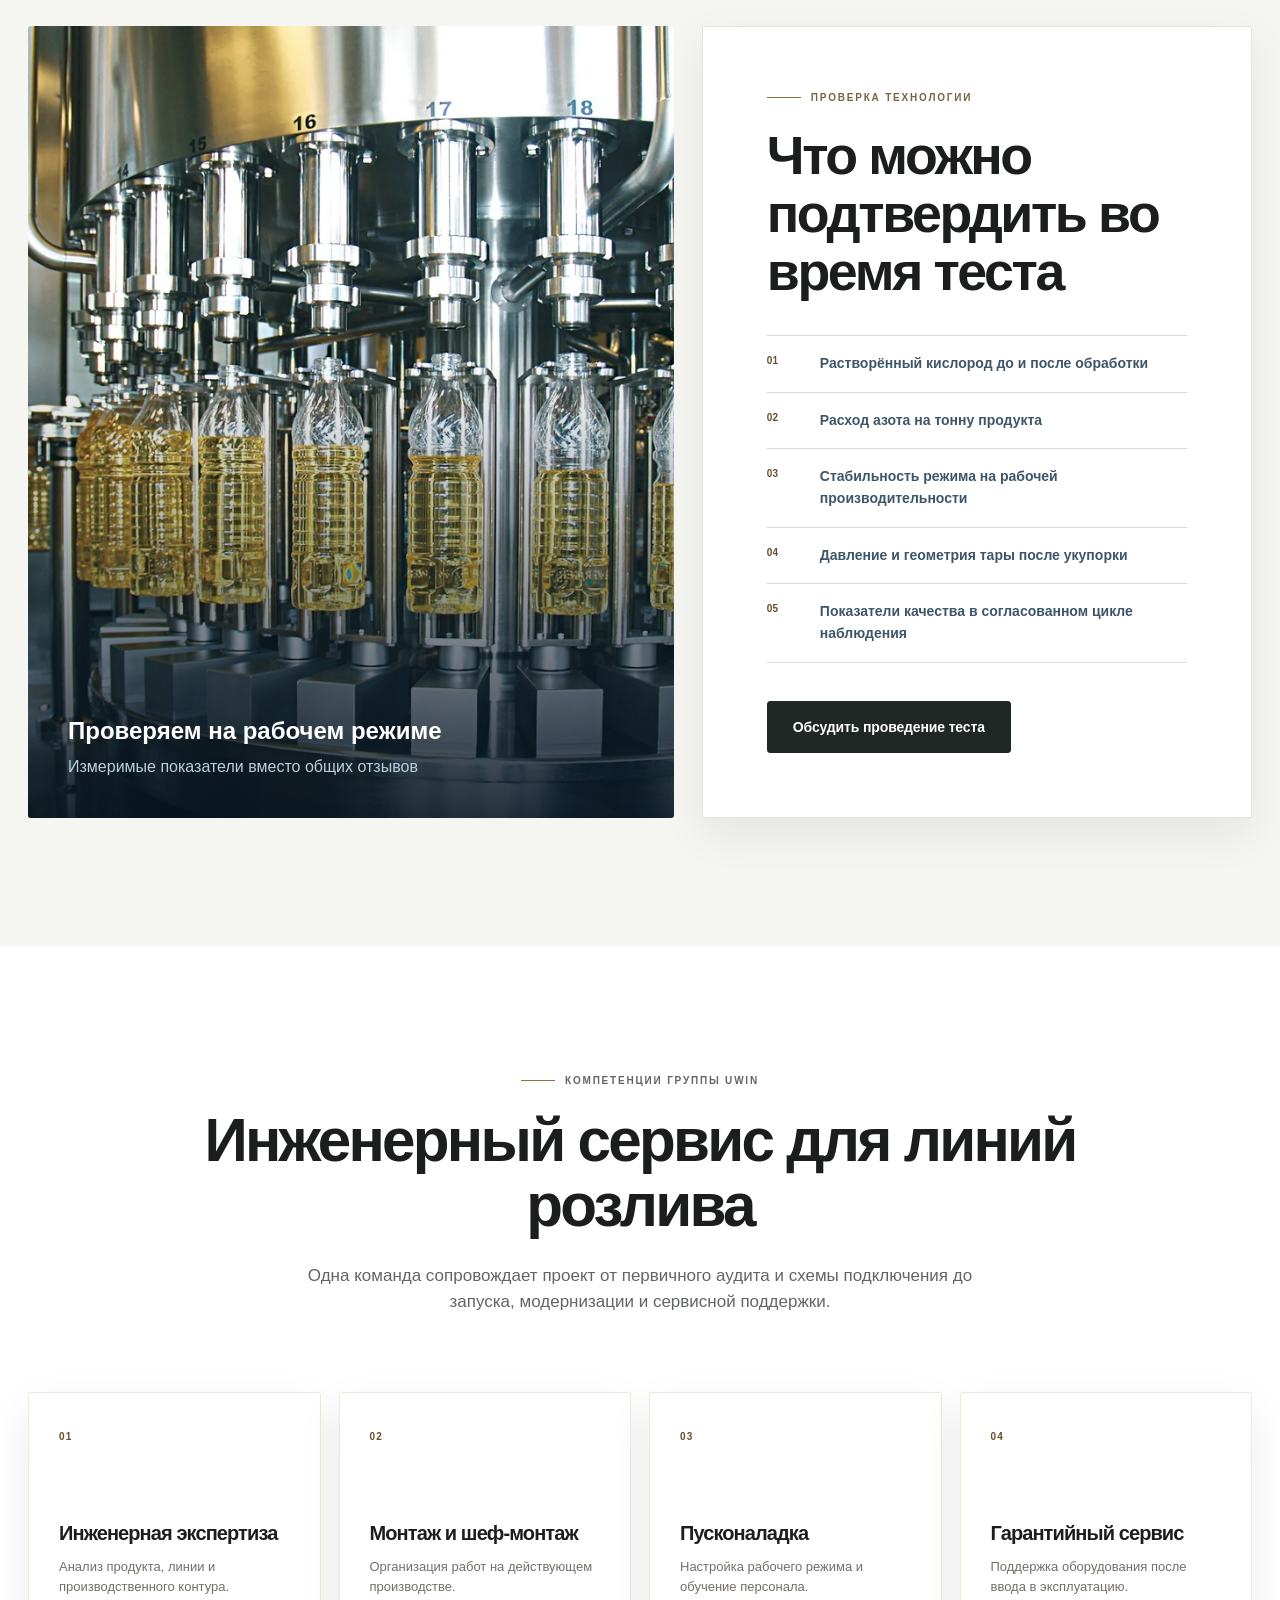
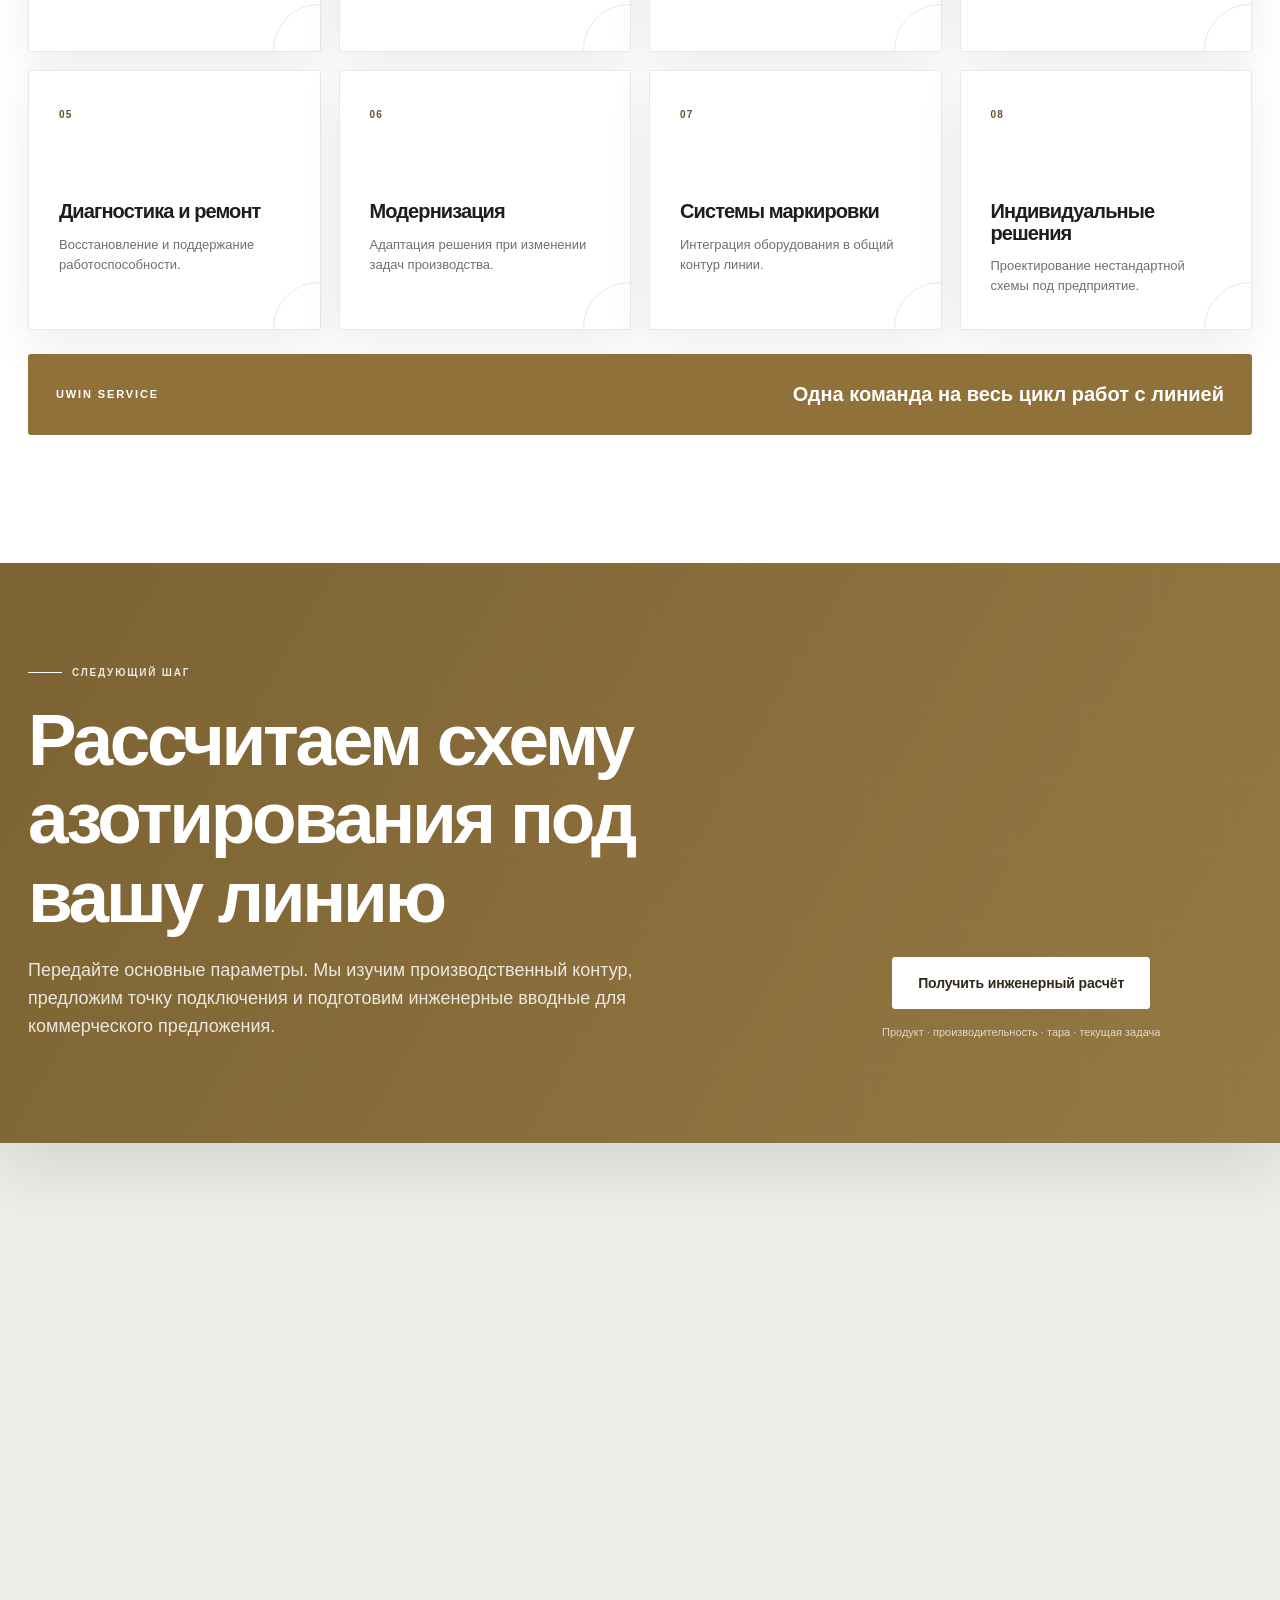
==== commit 4d1f8835: "Опубликовать новый фирменный знак" ====
--- a/index.html
+++ b/index.html
@@ -21,7 +21,7 @@
   <link rel="preload" href="assets/equipment/uwin-oil-unit-clean.webp" as="image" type="image/webp">
   <link rel="stylesheet" href="site.css">
   <link rel="stylesheet" href="air.css">
-  <link rel="stylesheet" href="white-amber.css?v=industrial-harmony-5">
+  <link rel="stylesheet" href="white-amber.css?v=industrial-harmony-6">
 </head>
 <body>
   <a class="skip-link" href="#main">К содержанию</a>
@@ -38,7 +38,7 @@
     </div>
     <div class="container header-inner">
       <a class="brand" href="#top" aria-label="UWIN OIL — на главную">
-        <span class="brand-mark"><img src="assets/brand/uwin-mark.jpg" alt="" width="42" height="42"></span>
+        <span class="brand-mark"><img src="assets/brand/uwin-mark-blue.png" alt="" width="3285" height="3944"></span>
         <span class="brand-copy"><strong>UWIN</strong><small>OIL TECHNOLOGY</small></span>
       </a>
 
@@ -429,7 +429,7 @@
       <div class="container footer-grid footer-grid-expanded">
         <div class="footer-brand-column">
           <a class="brand brand-footer" href="#top" aria-label="UWIN OIL — наверх">
-            <span class="brand-mark"><img src="assets/brand/uwin-mark.jpg" alt="" width="42" height="42"></span>
+            <span class="brand-mark"><img src="assets/brand/uwin-mark-blue.png" alt="" width="3285" height="3944"></span>
             <span class="brand-copy"><strong>UWIN</strong><small>OIL TECHNOLOGY</small></span>
           </a>
           <p>Инженерные решения для обработки и розлива растительных масел.</p>
@@ -463,7 +463,7 @@
       <div class="container classic-footer-grid">
         <div class="classic-footer-brand">
           <a class="brand brand-footer-dark" href="#top" aria-label="UWIN OIL — наверх">
-            <span class="brand-mark"><img src="assets/brand/uwin-mark.jpg" alt="" width="42" height="42"></span>
+            <span class="brand-mark"><img src="assets/brand/uwin-mark-white.png" alt="" width="3285" height="3944"></span>
             <span class="brand-copy"><strong>UWIN</strong><small>OIL TECHNOLOGY</small></span>
           </a>
           <p>Инженерные решения группы UWIN для пищевых производств и линий розлива.</p>
@@ -491,7 +491,7 @@
           <button type="button" data-request="Запрос коммерческого предложения">Запросить КП</button>
         </nav>
       </div>
-      <div class="container footer-bottom"><span>© 2026 ООО ГК «ЮВИН»</span><span>Промышленное азотирование растительных масел</span></div>
+      <div class="container footer-bottom"><span>© 2025 ООО ГК «ЮВИН»</span><span>Промышленное азотирование растительных масел</span></div>
     </div>
   </footer>
 
--- a/white-amber.css
+++ b/white-amber.css
@@ -206,9 +206,16 @@
 .brand-mark {
   width: 42px;
   height: 42px;
-  border: 1px solid #e3dccf;
+  overflow: hidden;
+  background: transparent;
+  border: 0;
   border-radius: 2px;
   box-shadow: none;
+}
+
+.brand-mark img {
+  object-fit: cover;
+  object-position: center top;
 }
 
 .brand-copy strong {
@@ -1478,6 +1485,12 @@
   font-weight: 590;
 }
 
+.final-layout .eyebrow {
+  margin-bottom: 22px;
+  font-size: 10px;
+  line-height: 1.3;
+}
+
 .final-layout p {
   color: rgba(255, 255, 255, .84);
 }
@@ -1662,7 +1675,8 @@
 }
 
 .brand-footer-dark .brand-mark {
-  background: #fff;
+  background: transparent;
+  border: 0;
   border-radius: 2px;
 }
 
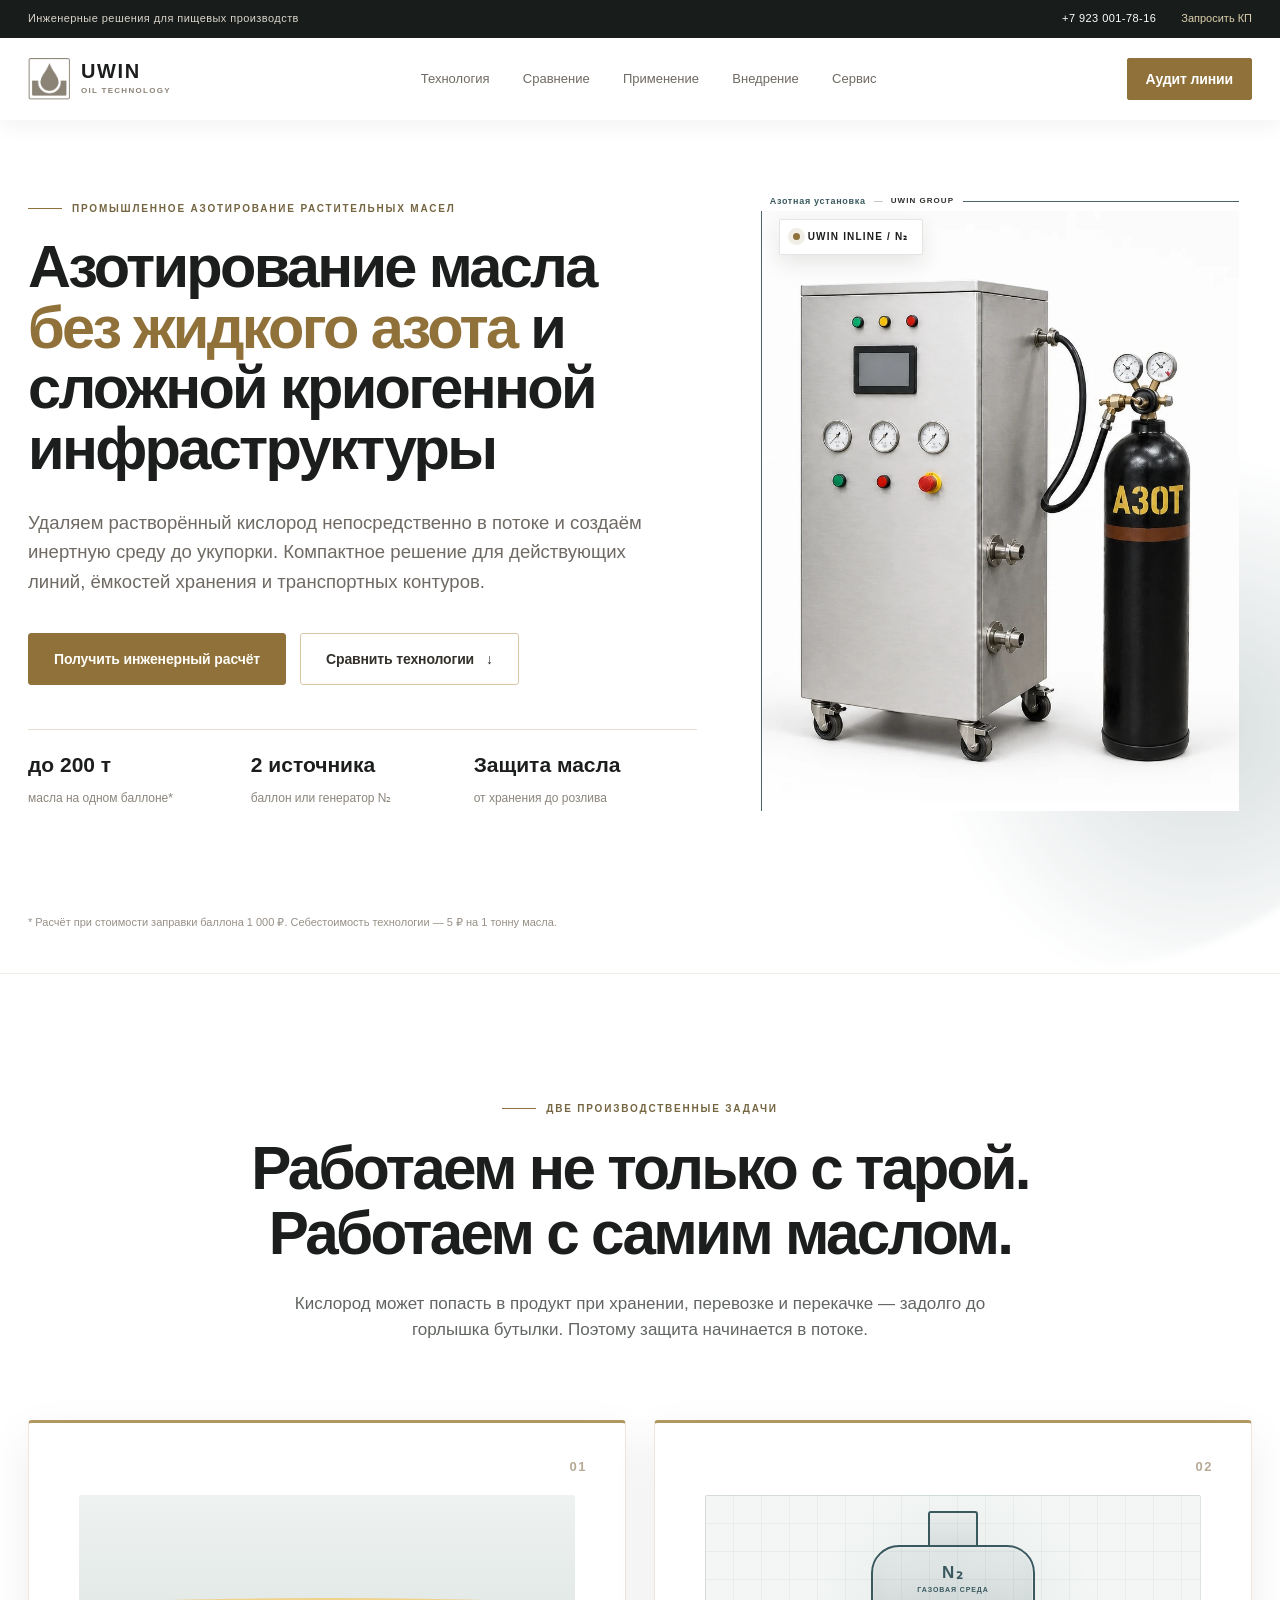
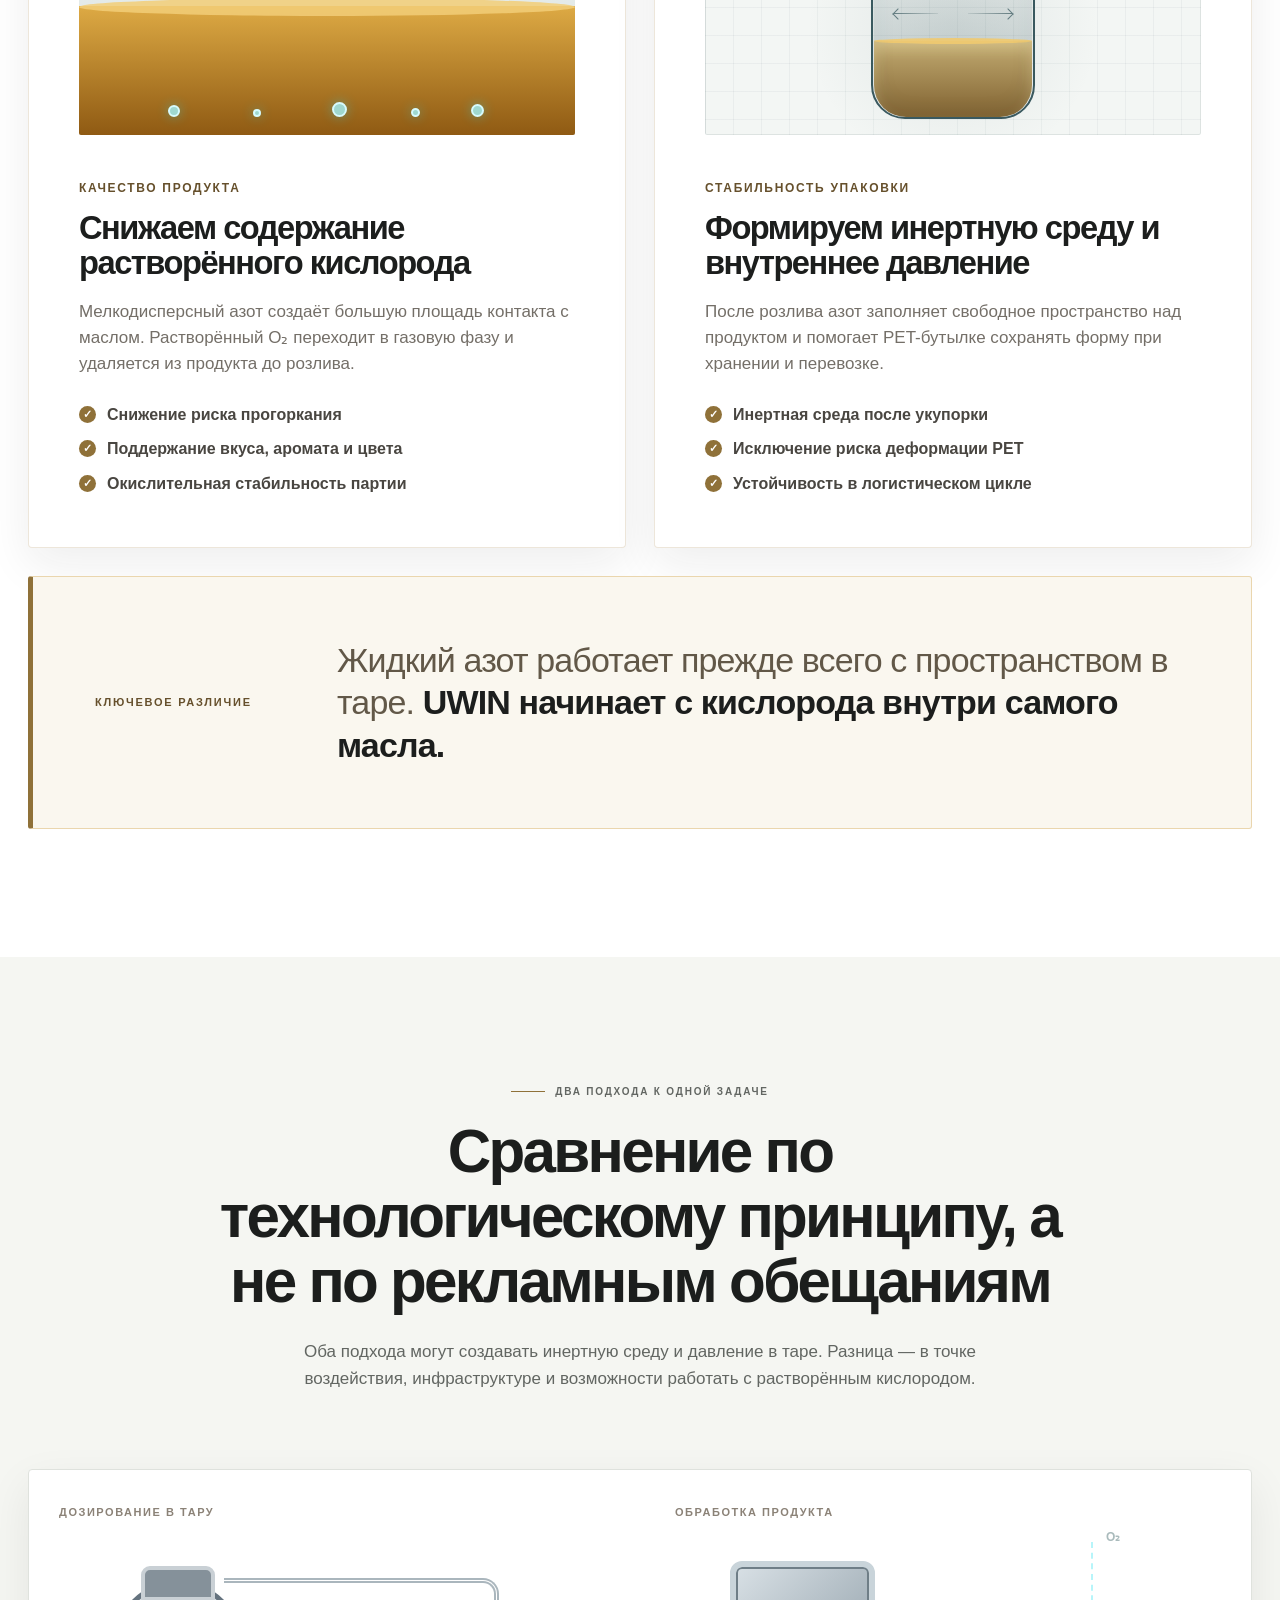
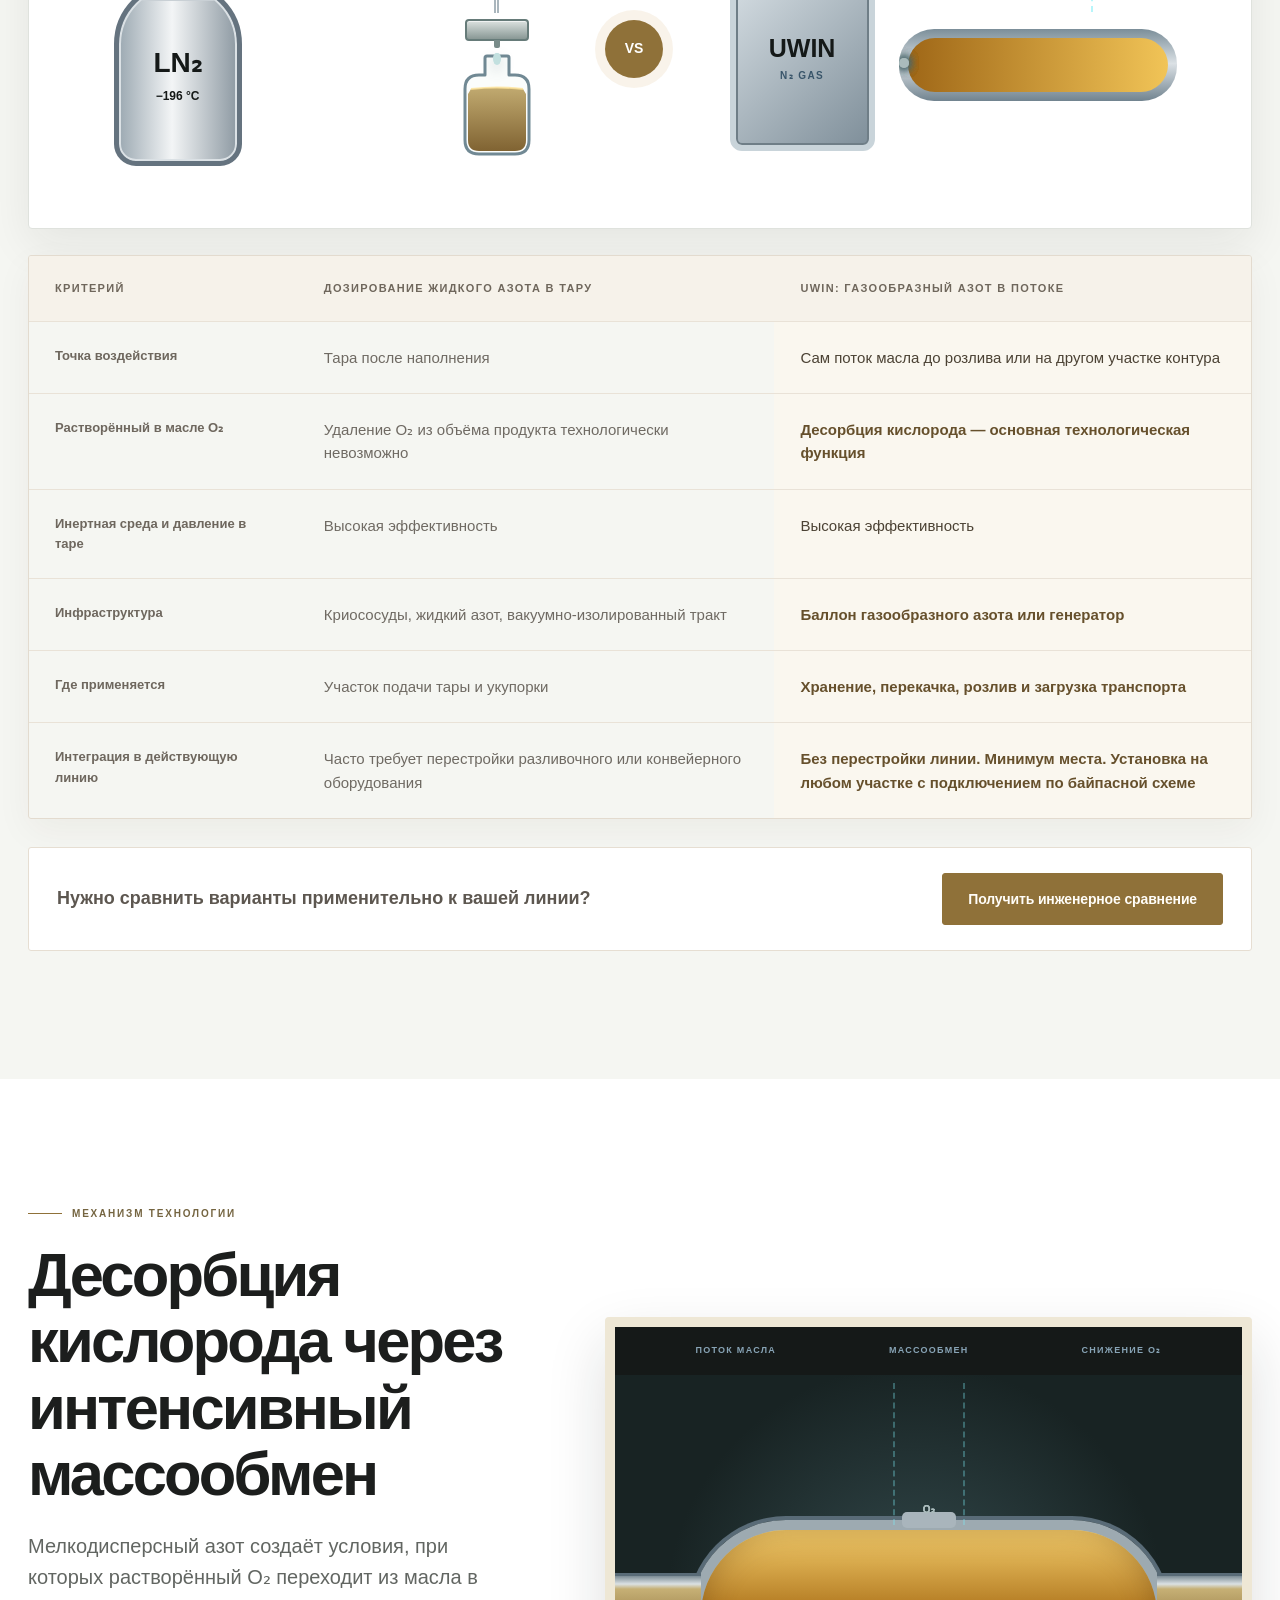
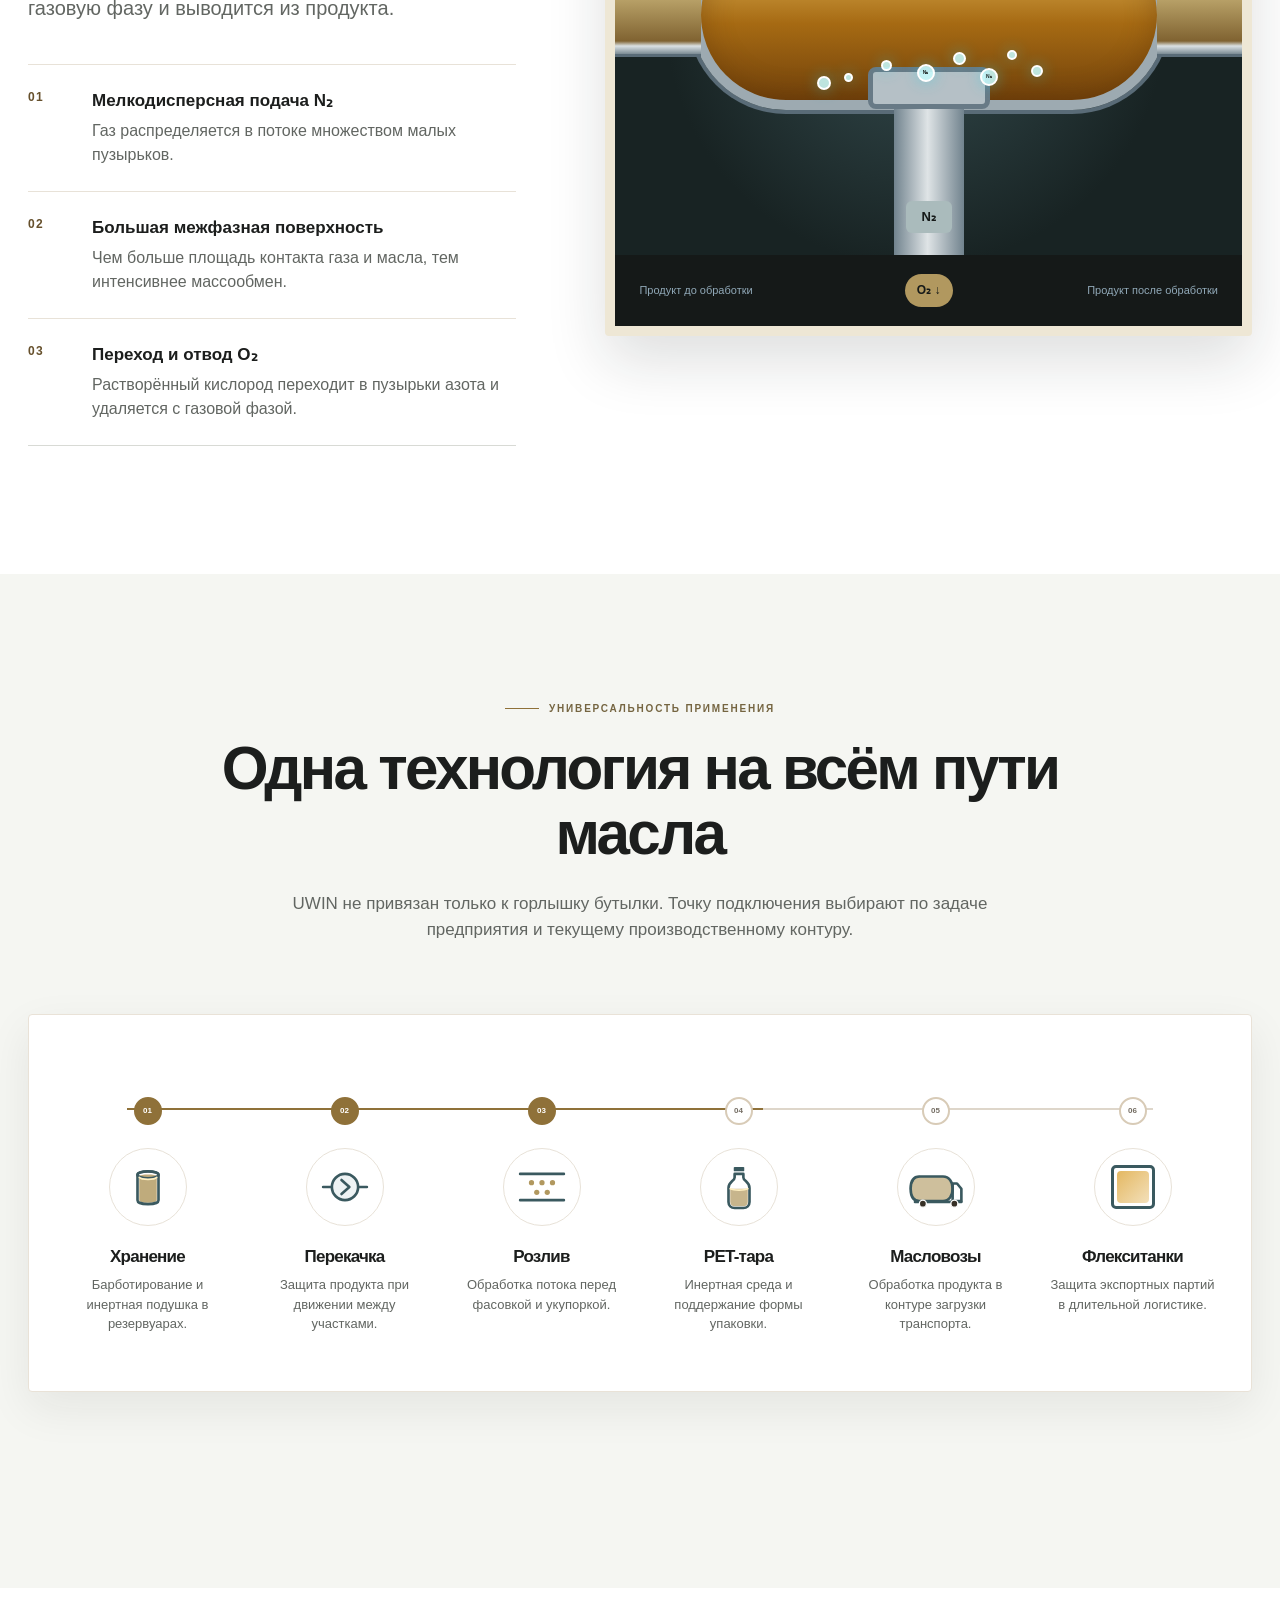
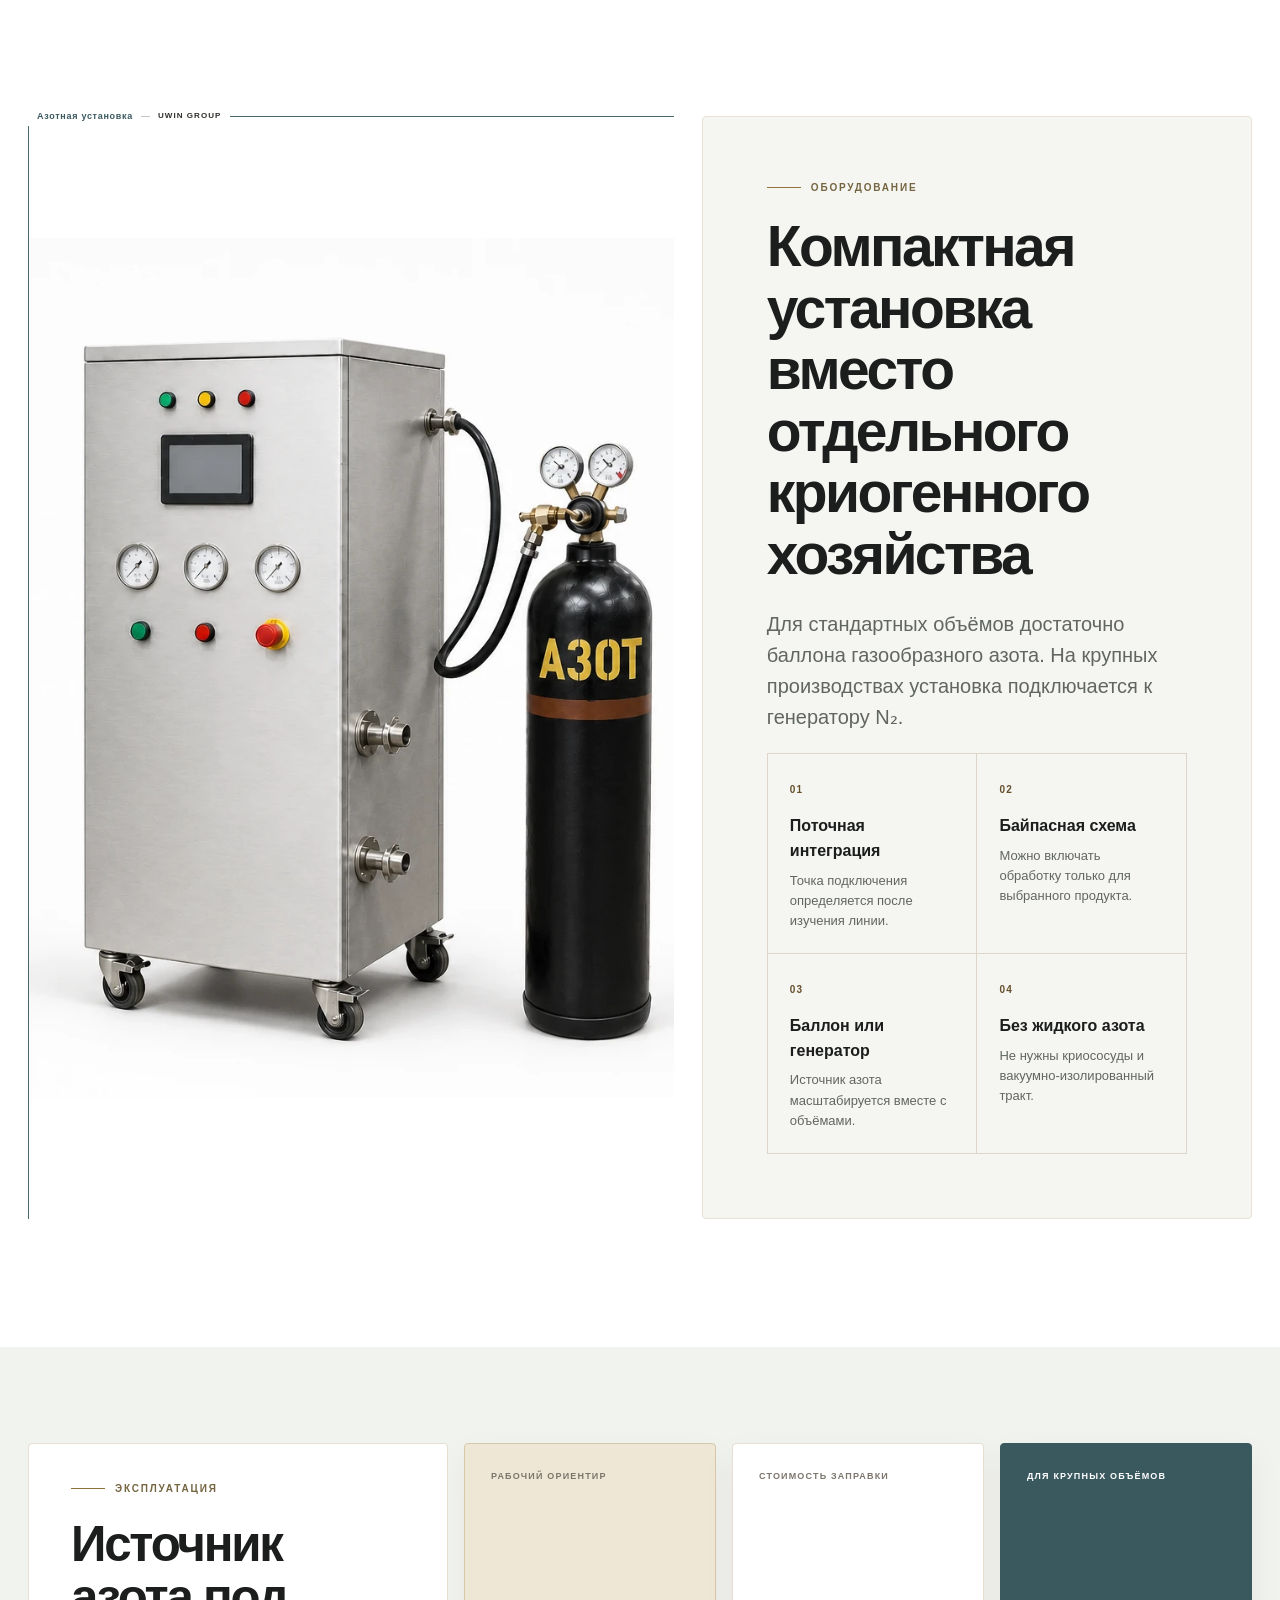
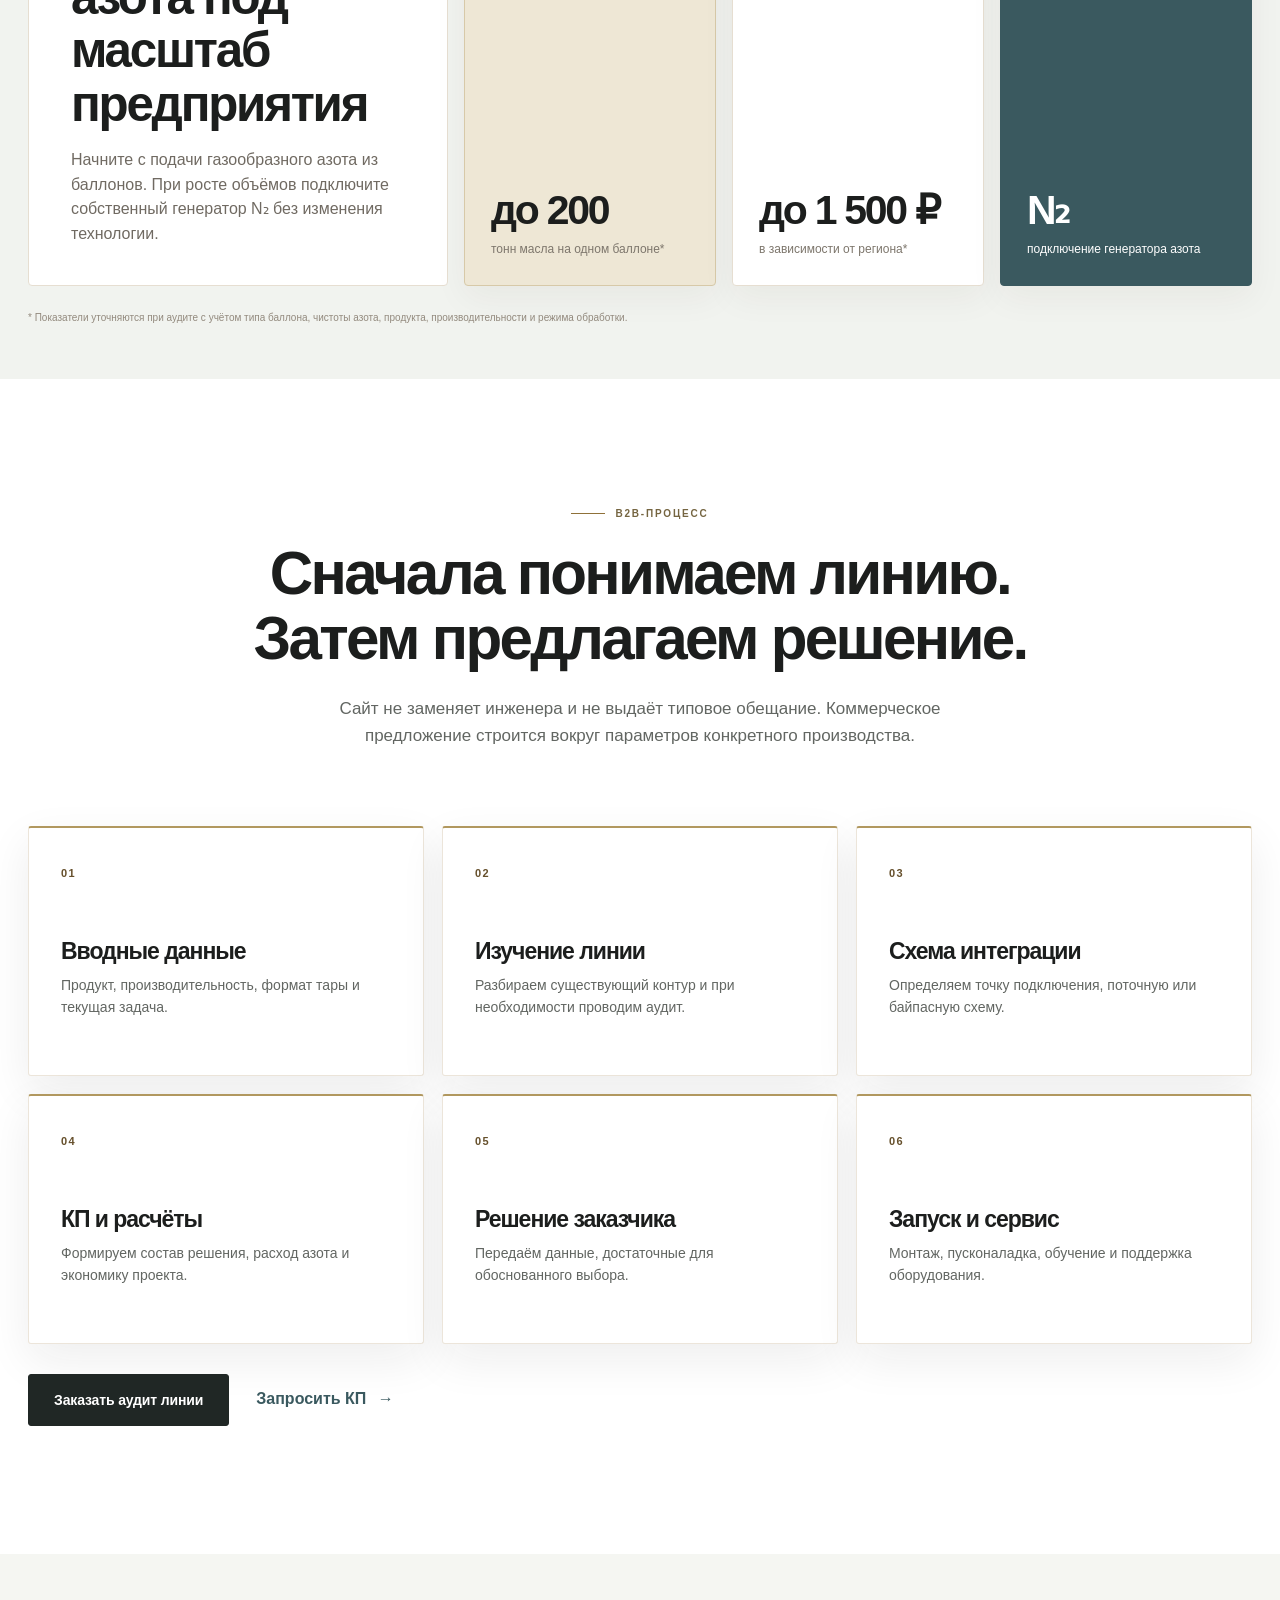
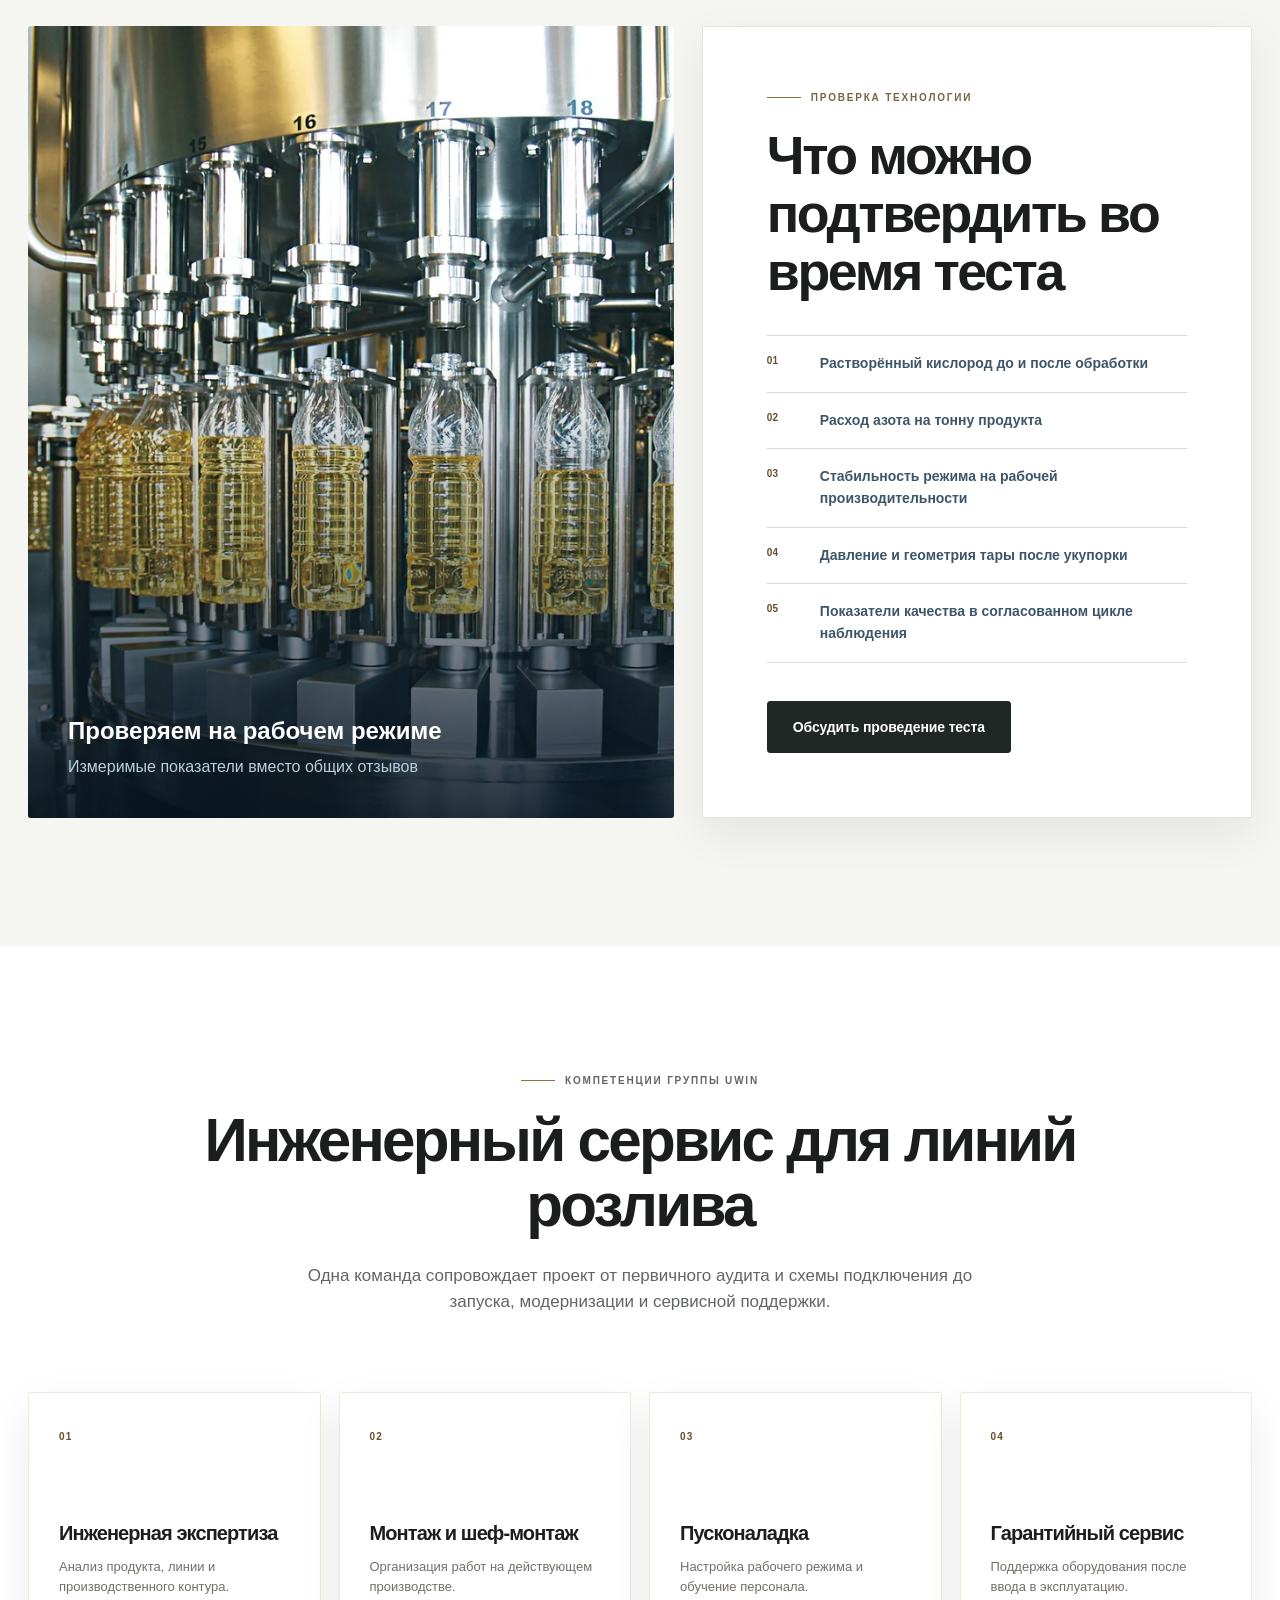
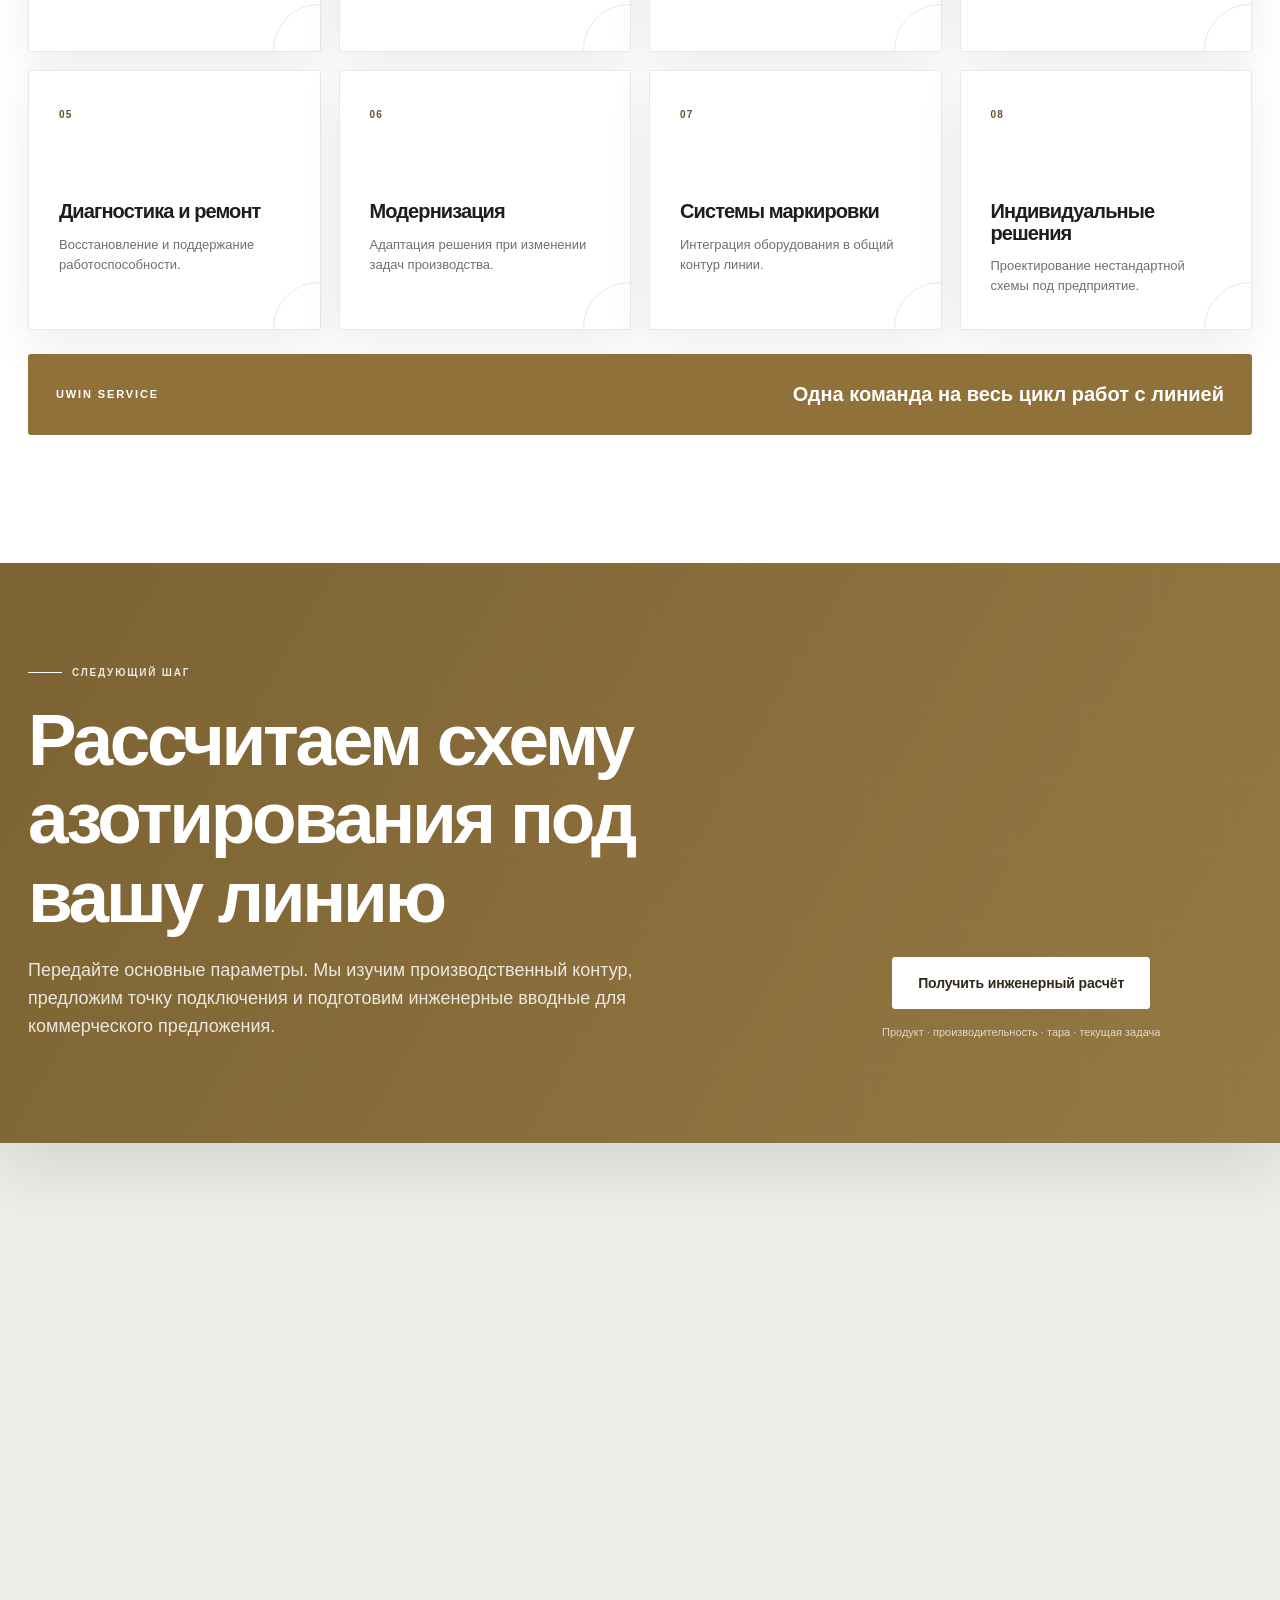
==== commit f1a9b877: "Refine header brand mark and mobile menu" ====
--- a/index.html
+++ b/index.html
@@ -5,15 +5,13 @@
   <meta name="viewport" content="width=device-width, initial-scale=1">
   <title>Азотирование растительного масла газообразным азотом | UWIN OIL</title>
   <meta name="description" content="Азотирование масла без жидкого азота и криогенной инфраструктуры. Десорбция растворённого кислорода в потоке, защита масла и PET-тары, интеграция в действующую линию.">
-  <meta name="robots" content="noindex, nofollow, noarchive">
   <link rel="canonical" href="https://uwingroup.ru/">
   <meta name="theme-color" content="#ffffff">
   <meta property="og:type" content="website">
   <meta property="og:locale" content="ru_RU">
-  <meta property="og:url" content="https://ivashkov2022-droid.github.io/uwin-oil-industrial-gold-preview/">
   <meta property="og:title" content="UWIN OIL — азотирование масла в потоке">
   <meta property="og:description" content="Защита масла и тары без жидкого азота и сложной криогенной инфраструктуры.">
-  <meta property="og:image" content="https://ivashkov2022-droid.github.io/uwin-oil-industrial-gold-preview/assets/social/og-uwin-oil-white-amber.png">
+  <meta property="og:image" content="https://uwingroup.ru/assets/social/og-uwin-oil-white-amber.png">
   <meta property="og:image:width" content="1672">
   <meta property="og:image:height" content="939">
   <meta name="twitter:card" content="summary_large_image">
@@ -21,7 +19,7 @@
   <link rel="preload" href="assets/equipment/uwin-oil-unit-clean.webp" as="image" type="image/webp">
   <link rel="stylesheet" href="site.css">
   <link rel="stylesheet" href="air.css">
-  <link rel="stylesheet" href="white-amber.css?v=industrial-harmony-6">
+  <link rel="stylesheet" href="white-amber.css?v=industrial-harmony-7">
 </head>
 <body>
   <a class="skip-link" href="#main">К содержанию</a>
@@ -38,7 +36,7 @@
     </div>
     <div class="container header-inner">
       <a class="brand" href="#top" aria-label="UWIN OIL — на главную">
-        <span class="brand-mark"><img src="assets/brand/uwin-mark-blue.png" alt="" width="3285" height="3944"></span>
+        <span class="brand-mark"><img src="assets/brand/uwin-mark-gold.png" alt="" width="3285" height="3944"></span>
         <span class="brand-copy"><strong>UWIN</strong><small>OIL TECHNOLOGY</small></span>
       </a>
 
--- a/white-amber.css
+++ b/white-amber.css
@@ -27,6 +27,7 @@
   --amber-500: #8f7139;
   --amber-700: #66502c;
   --amber-900: #30281b;
+  --brand-gold: #8c8377;
   --tech-blue: #3a595f;
   --shadow: 0 16px 45px rgba(24, 30, 29, .075);
   --radius-lg: 12px;
@@ -223,7 +224,7 @@
 }
 
 .brand-copy small {
-  color: #8c8377;
+  color: var(--brand-gold);
 }
 
 .site-nav {
@@ -1820,9 +1821,12 @@
   }
 
   .menu-toggle {
+    width: 42px;
+    height: 42px;
+    padding: 9px;
     background: #fff;
-    border-color: #ded6ca;
-    border-radius: 50%;
+    border: 2px solid var(--brand-gold);
+    border-radius: 4px;
   }
 
   .menu-toggle span:not(.sr-only) {
@@ -2054,6 +2058,18 @@
   .footer-bottom {
     gap: 8px;
     padding-block: 24px;
+  }
+}
+
+@media (max-width: 620px) {
+  .menu-toggle {
+    width: 38px;
+    height: 38px;
+    padding: 7px;
+  }
+
+  .menu-toggle span:not(.sr-only) {
+    width: 20px;
   }
 }
 
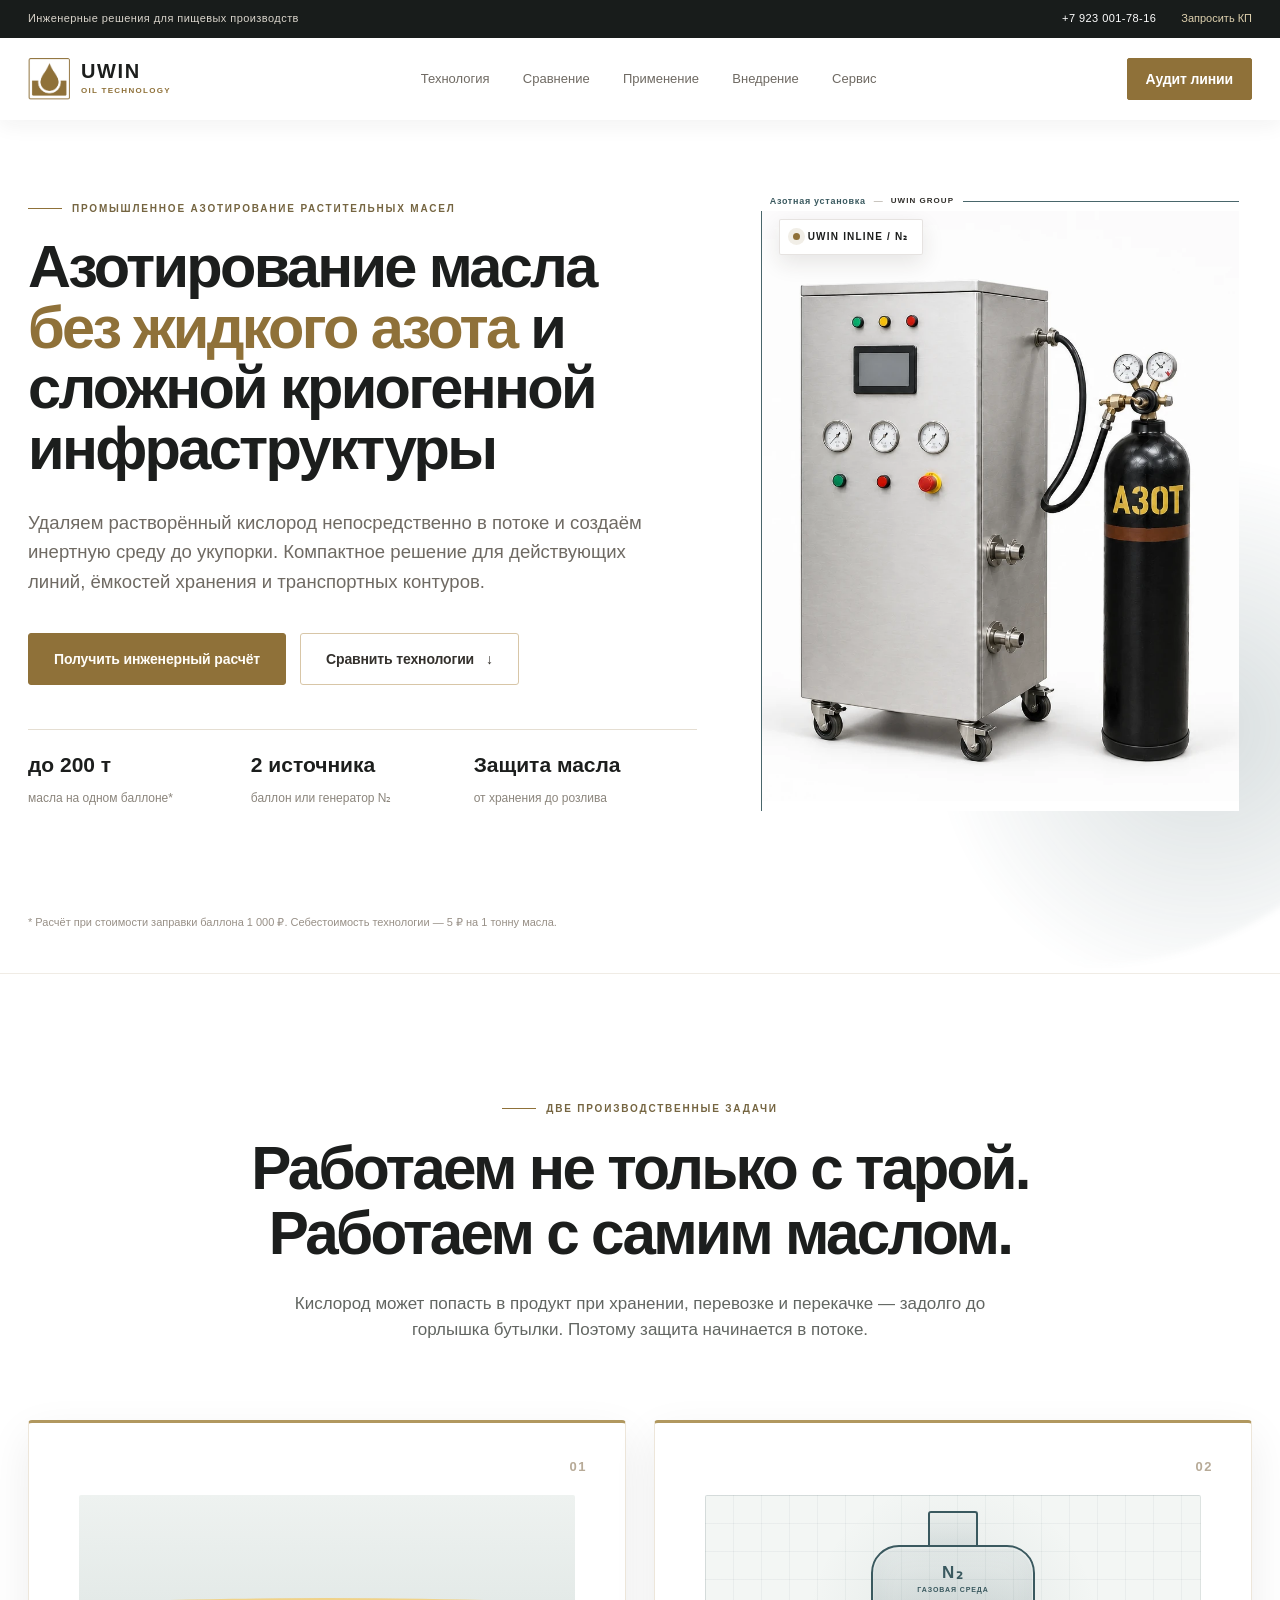
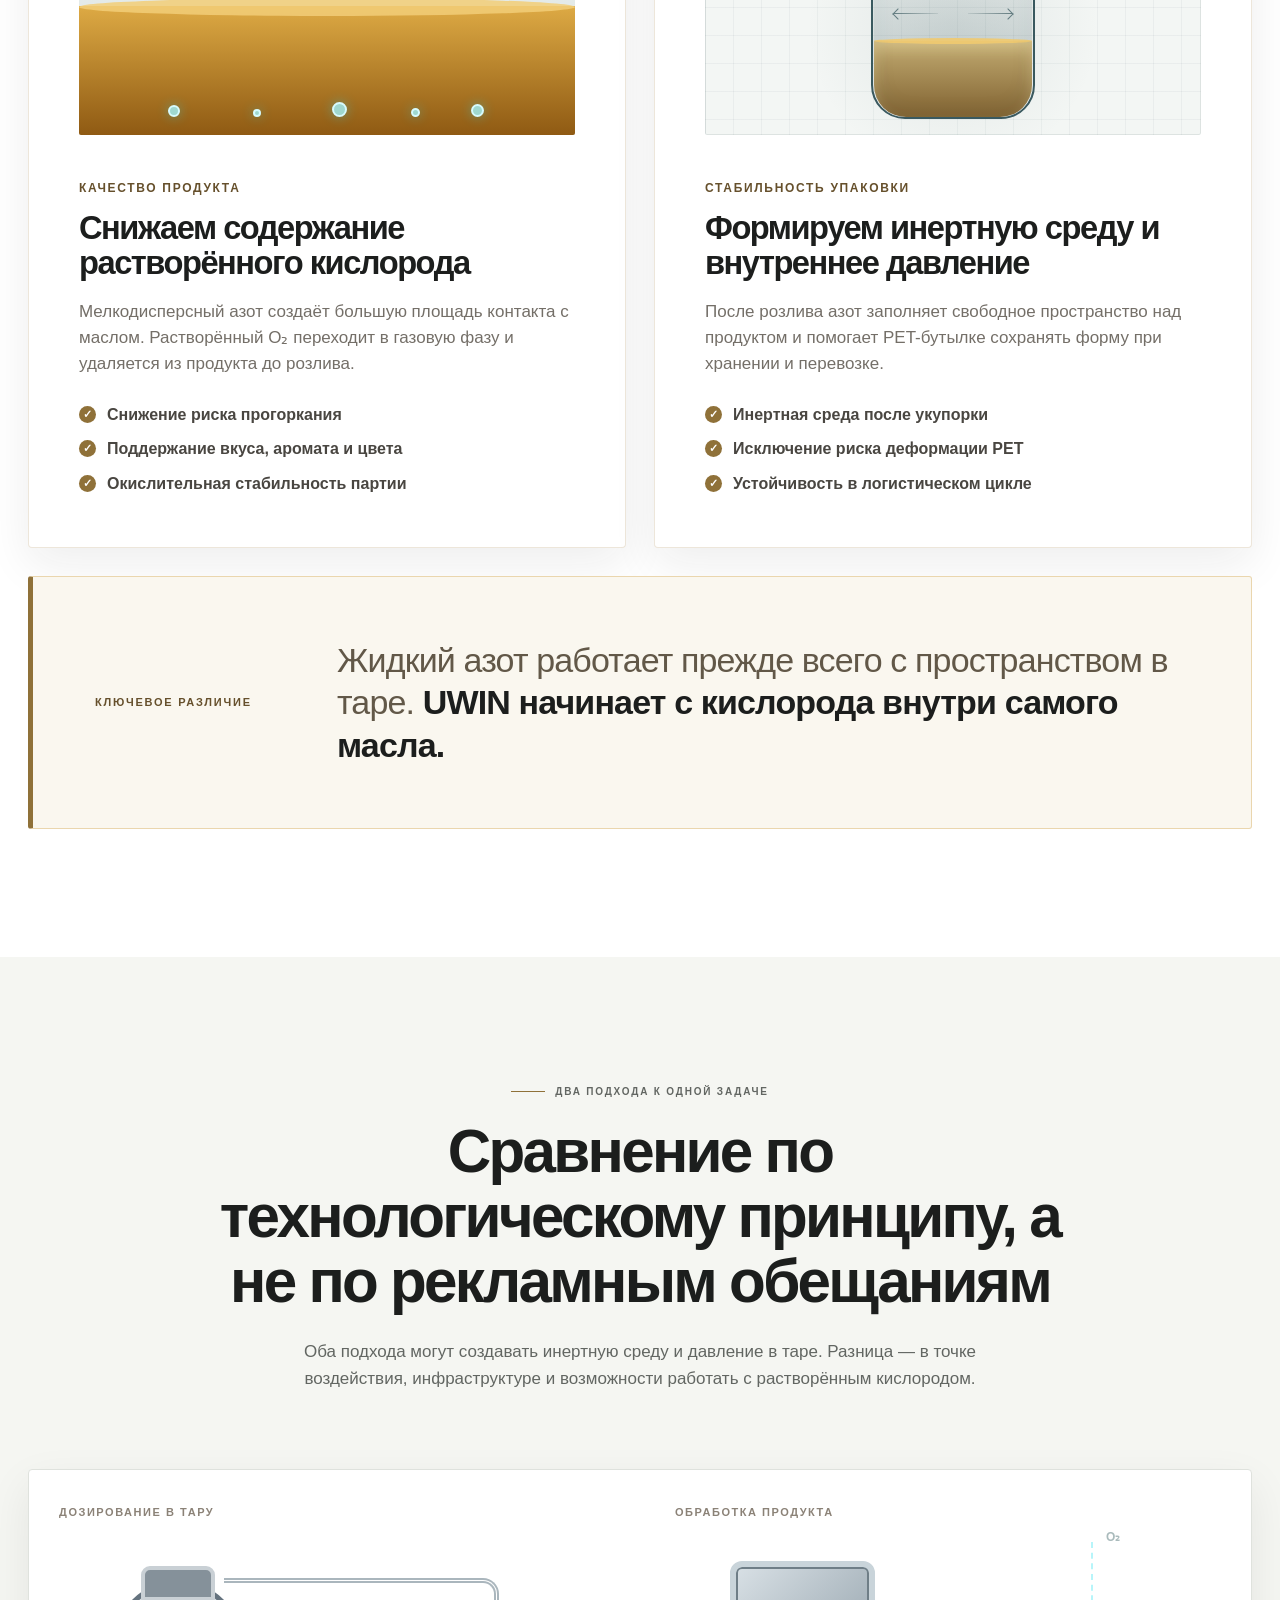
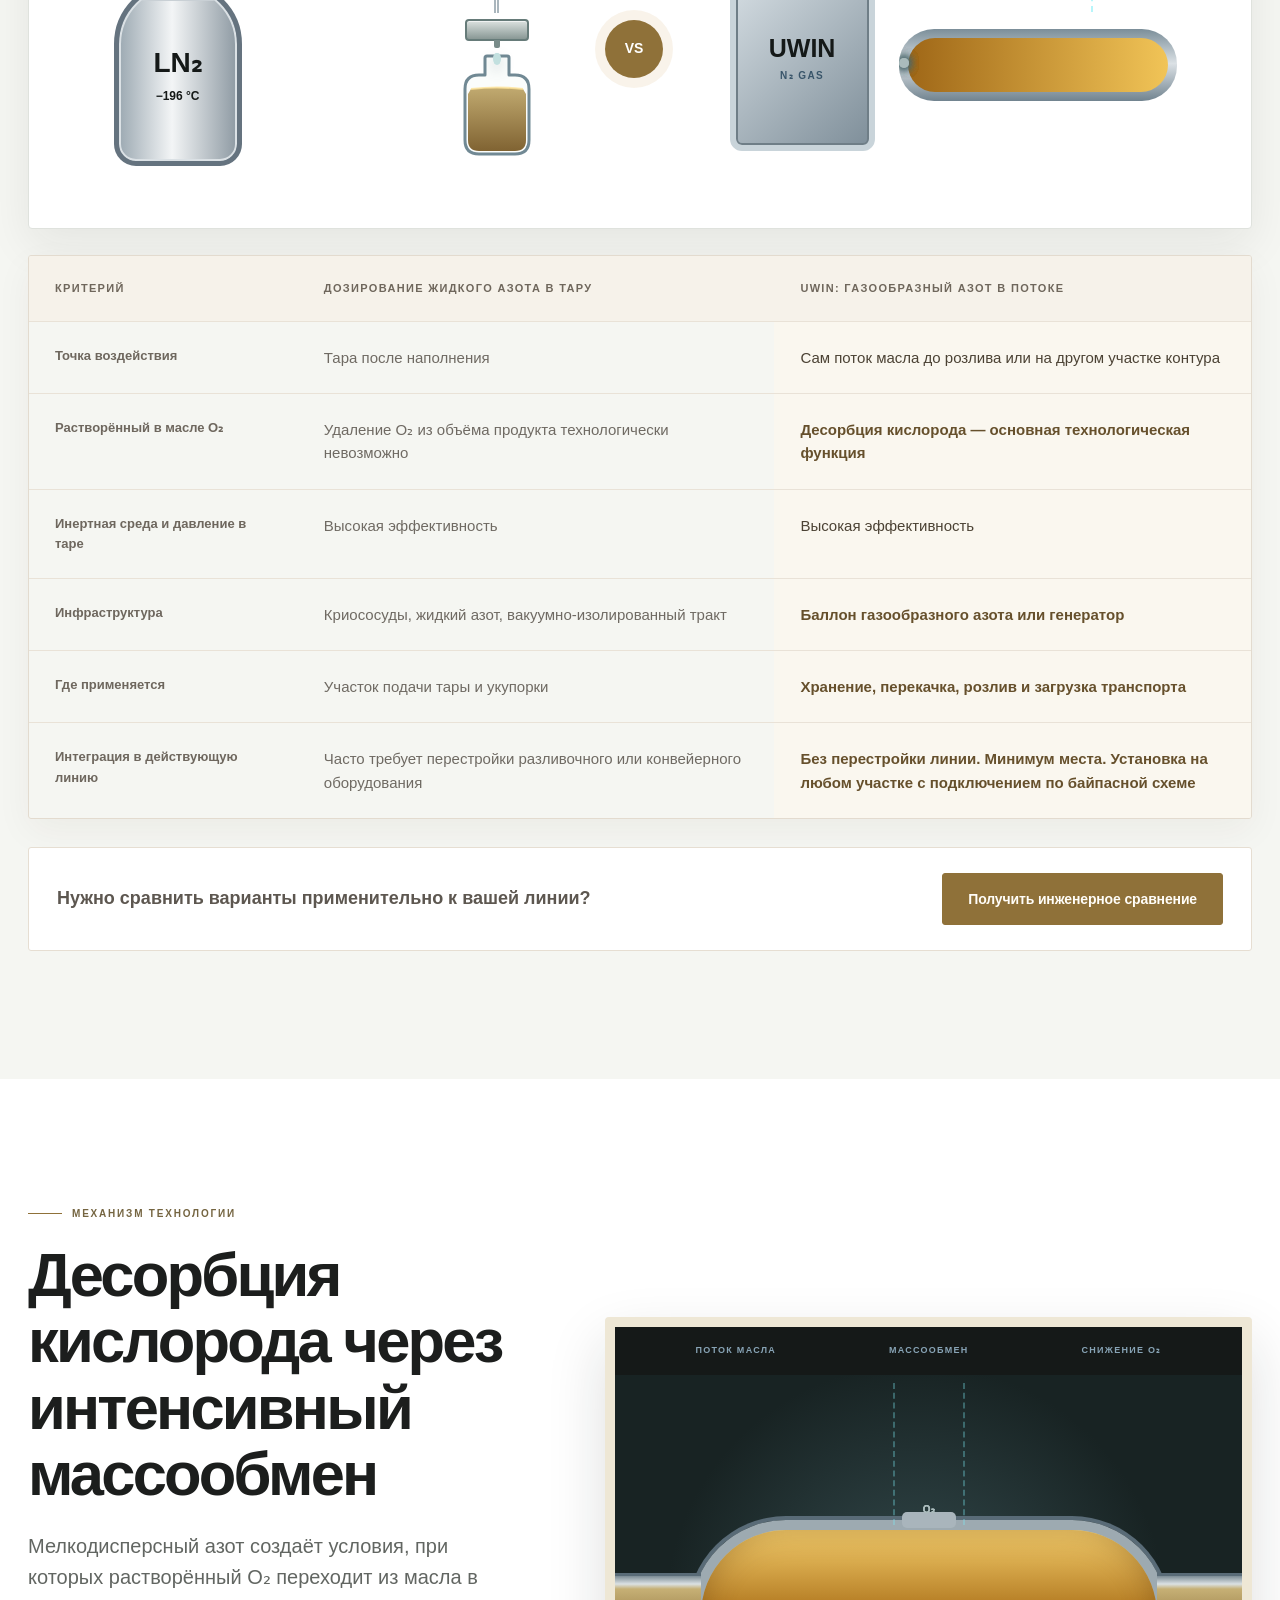
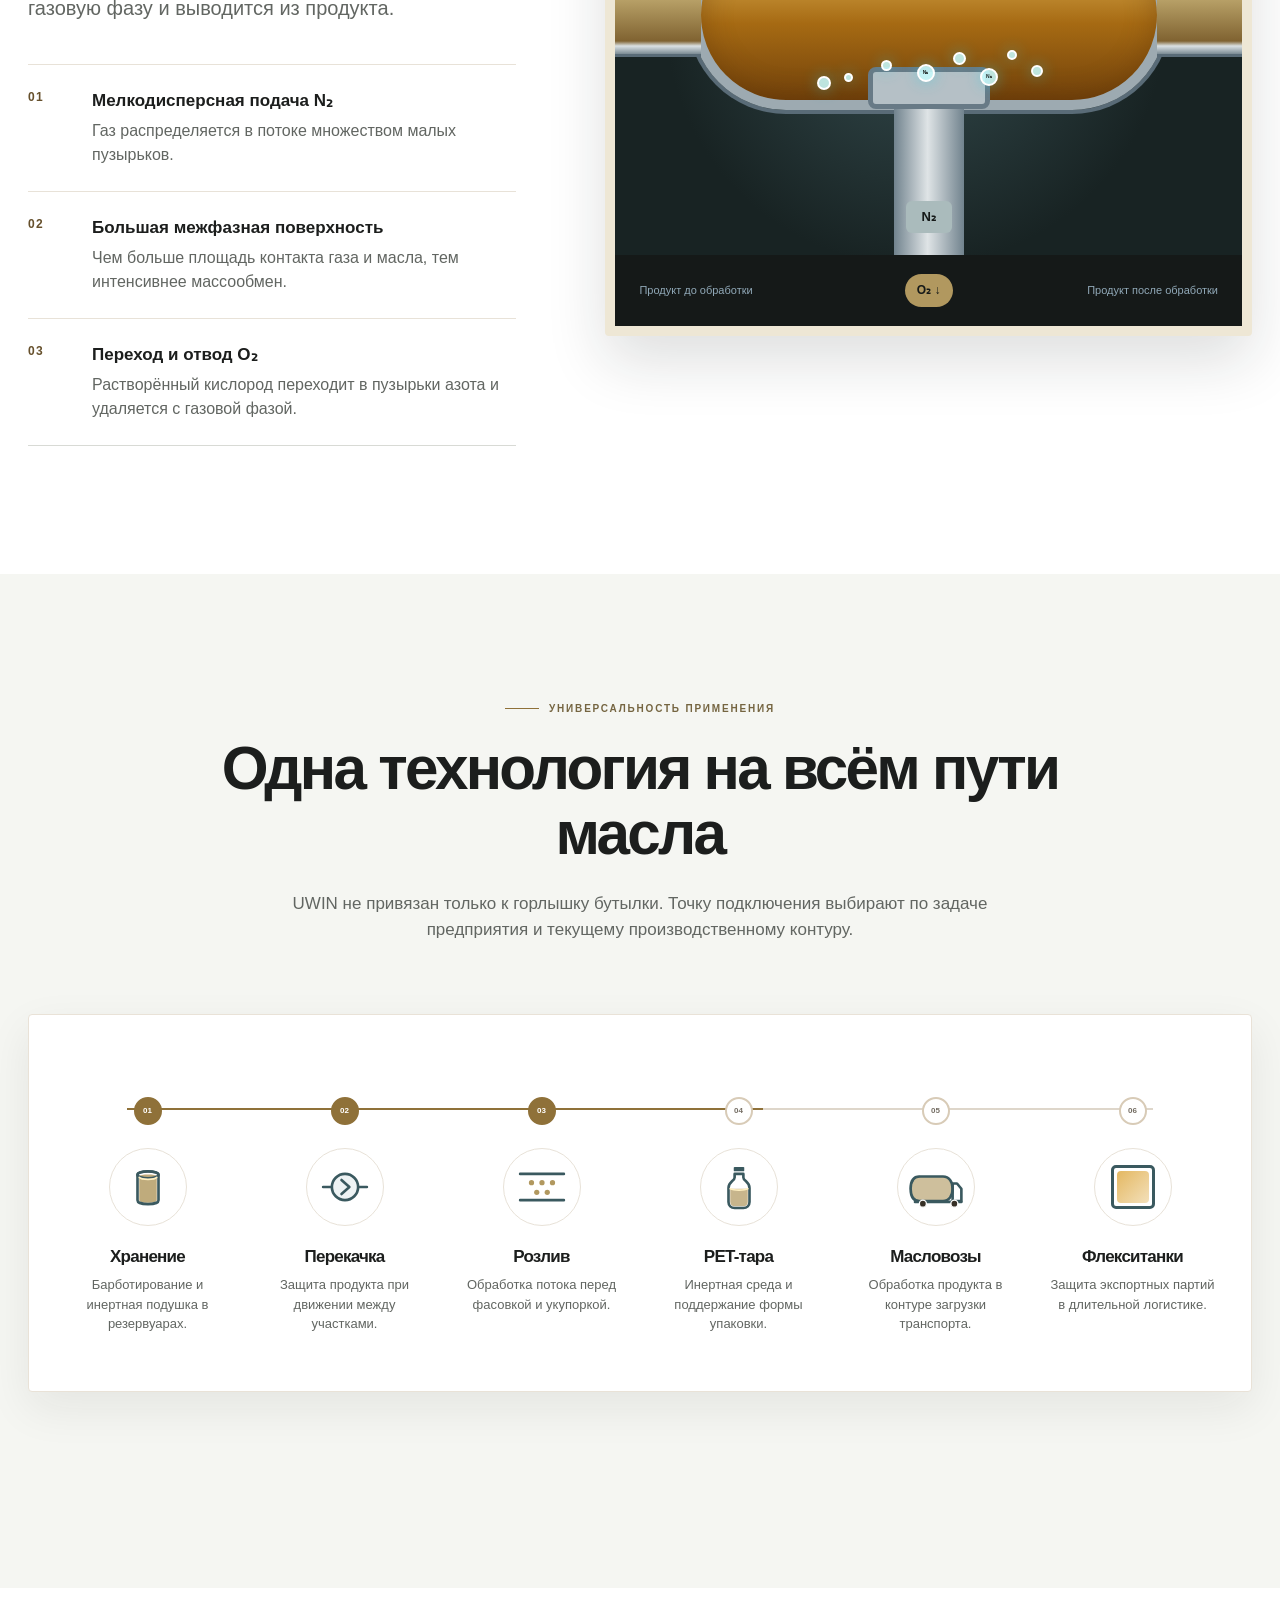
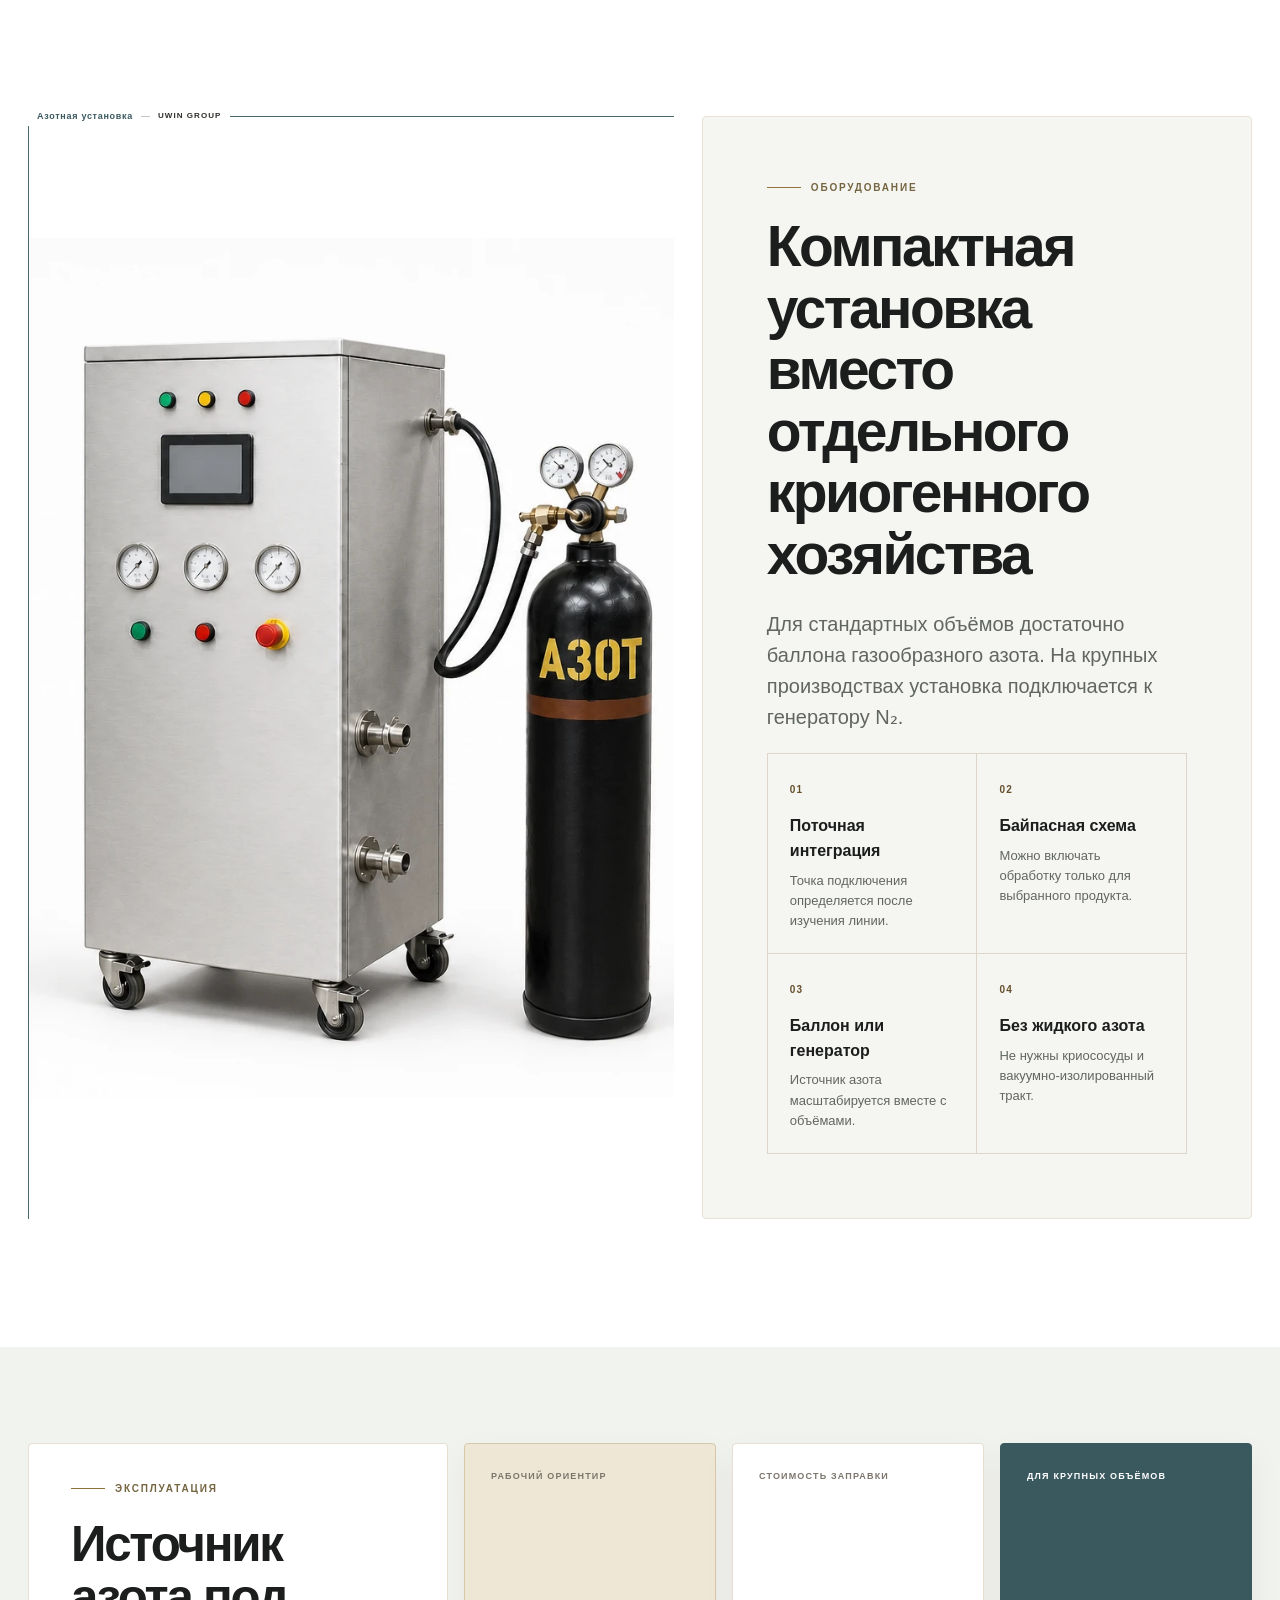
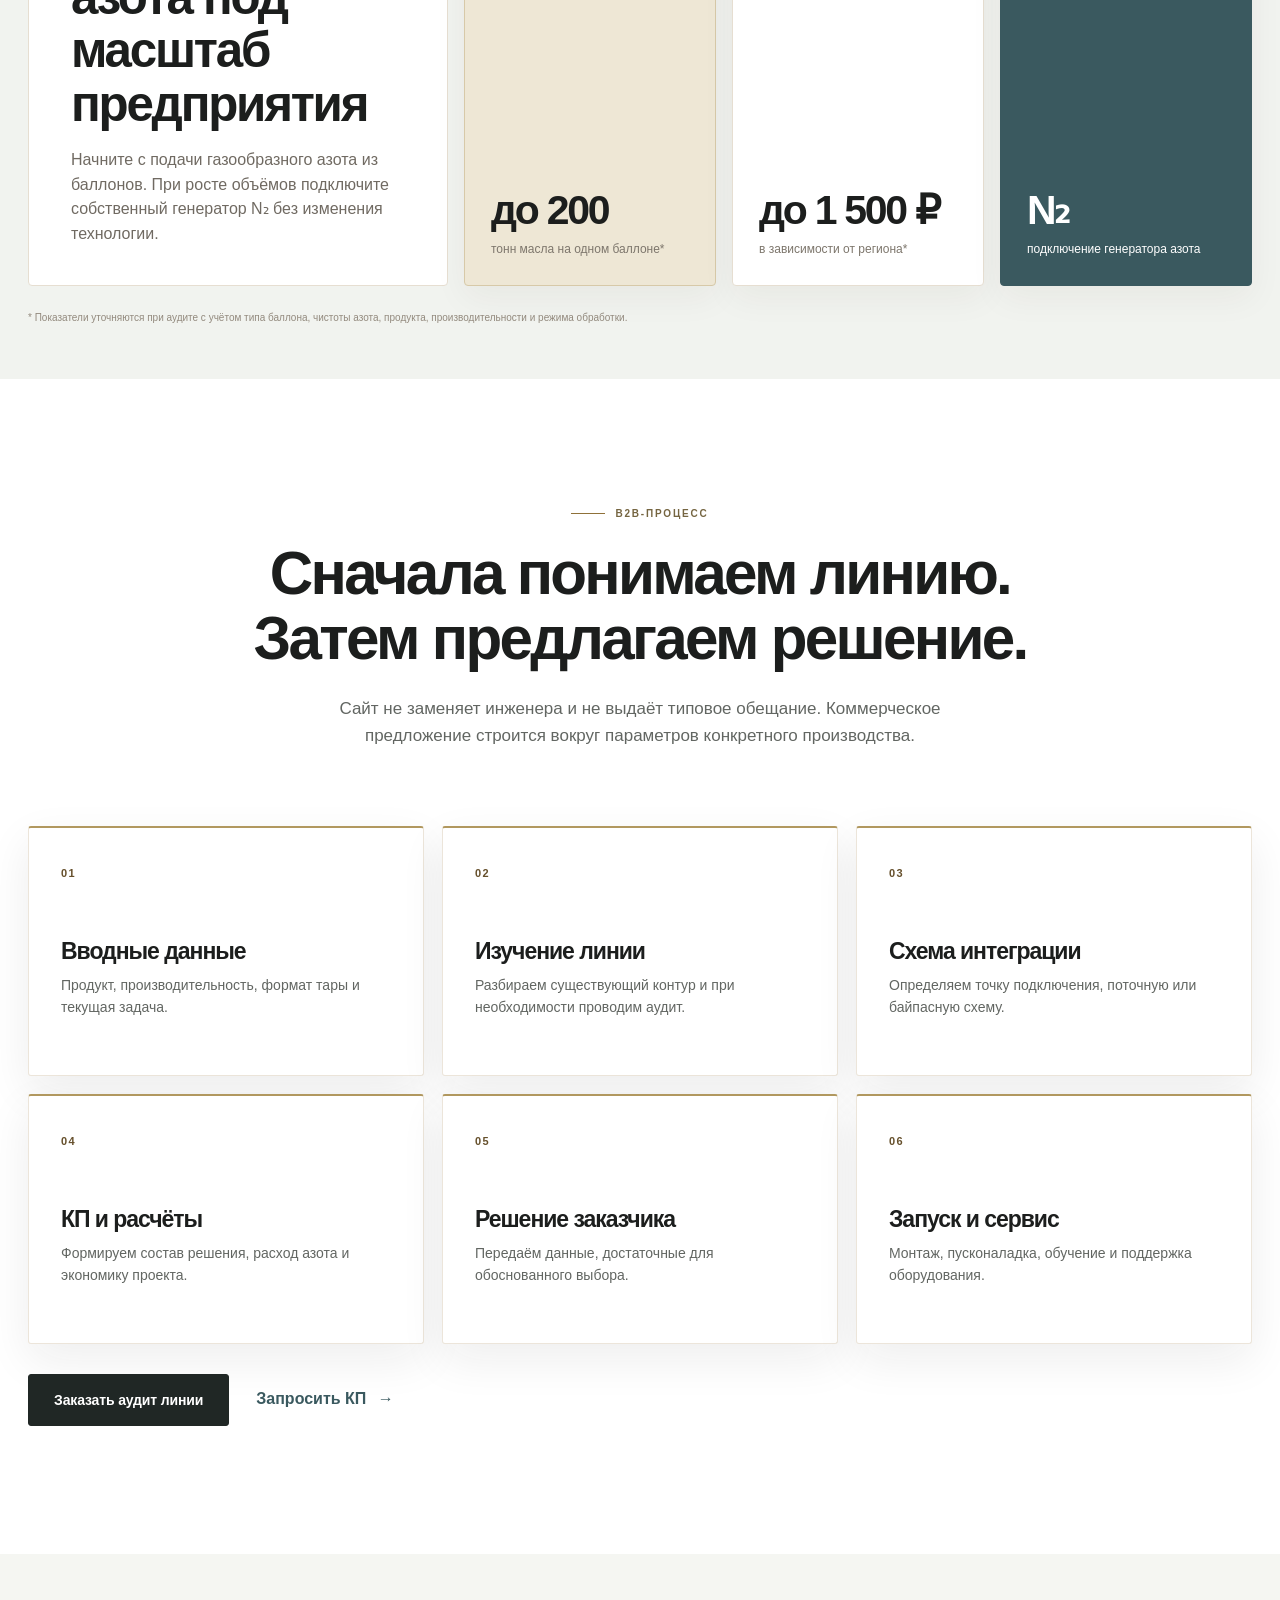
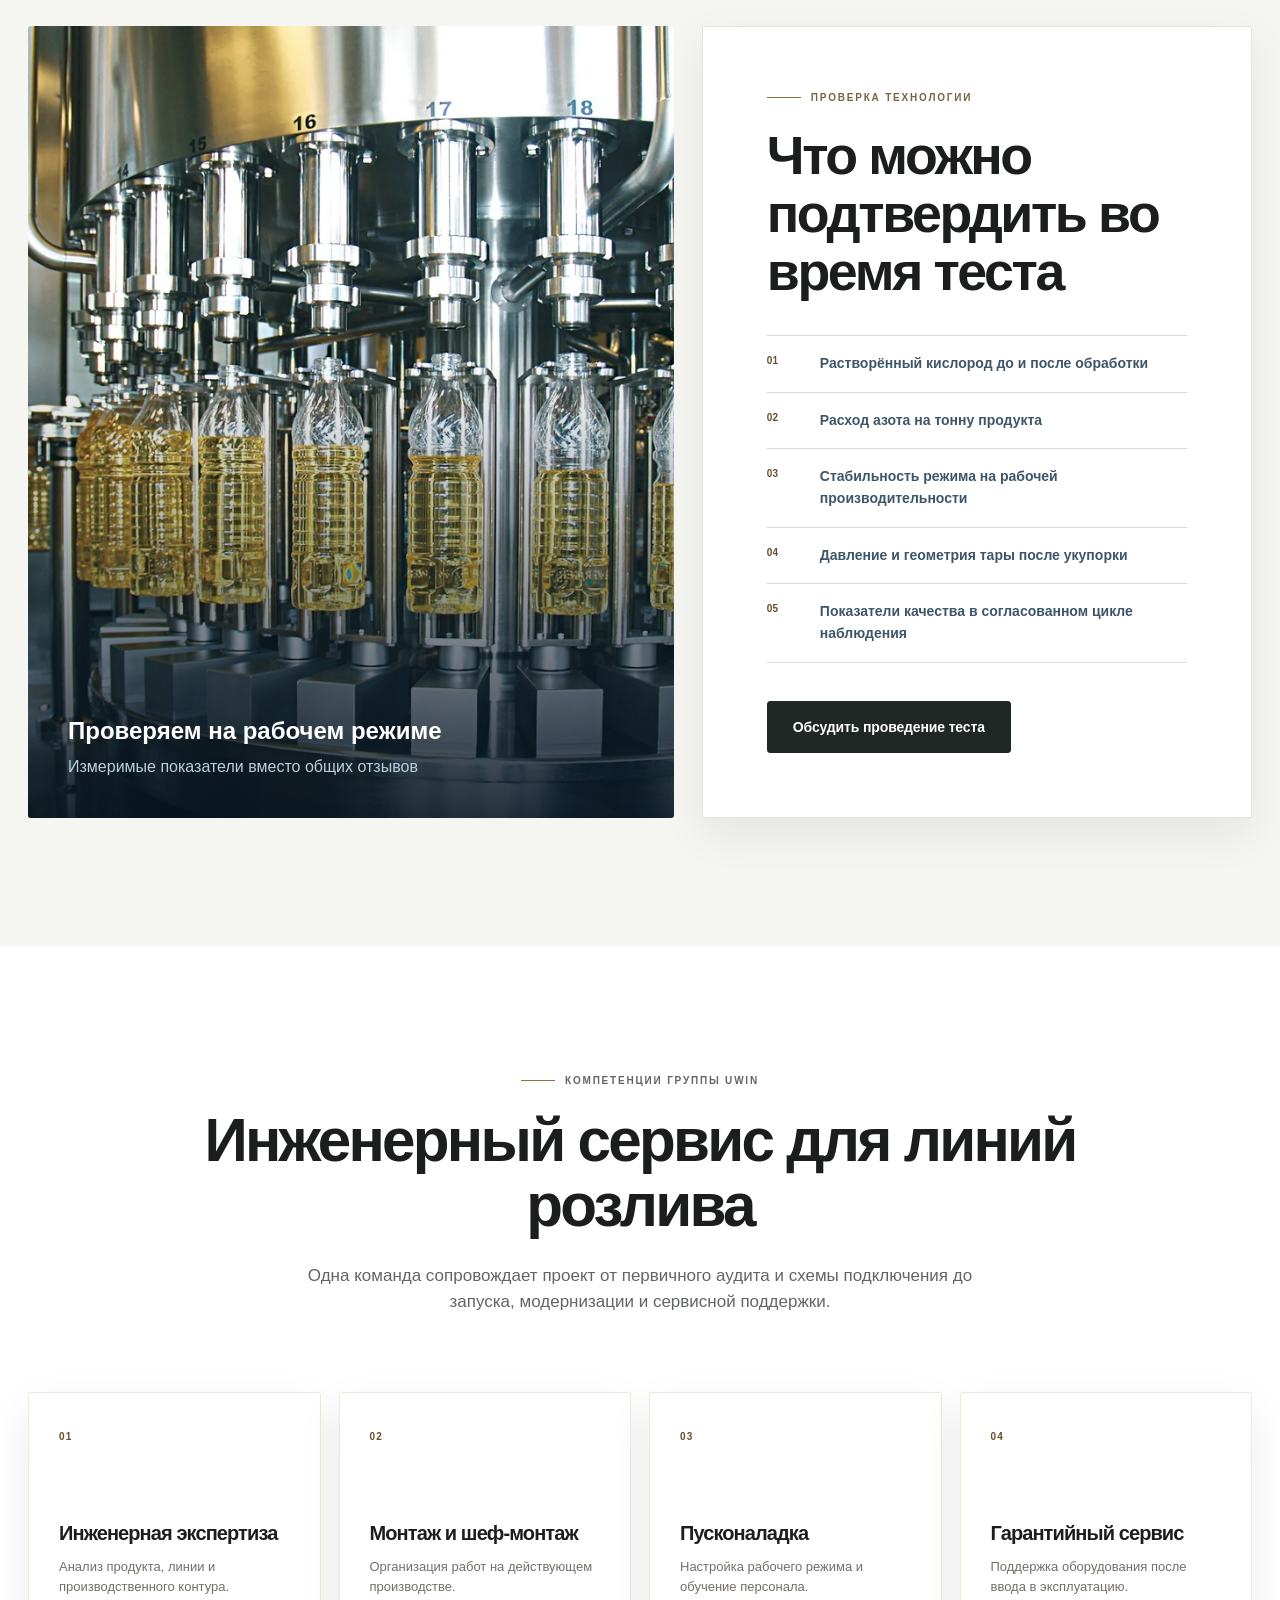
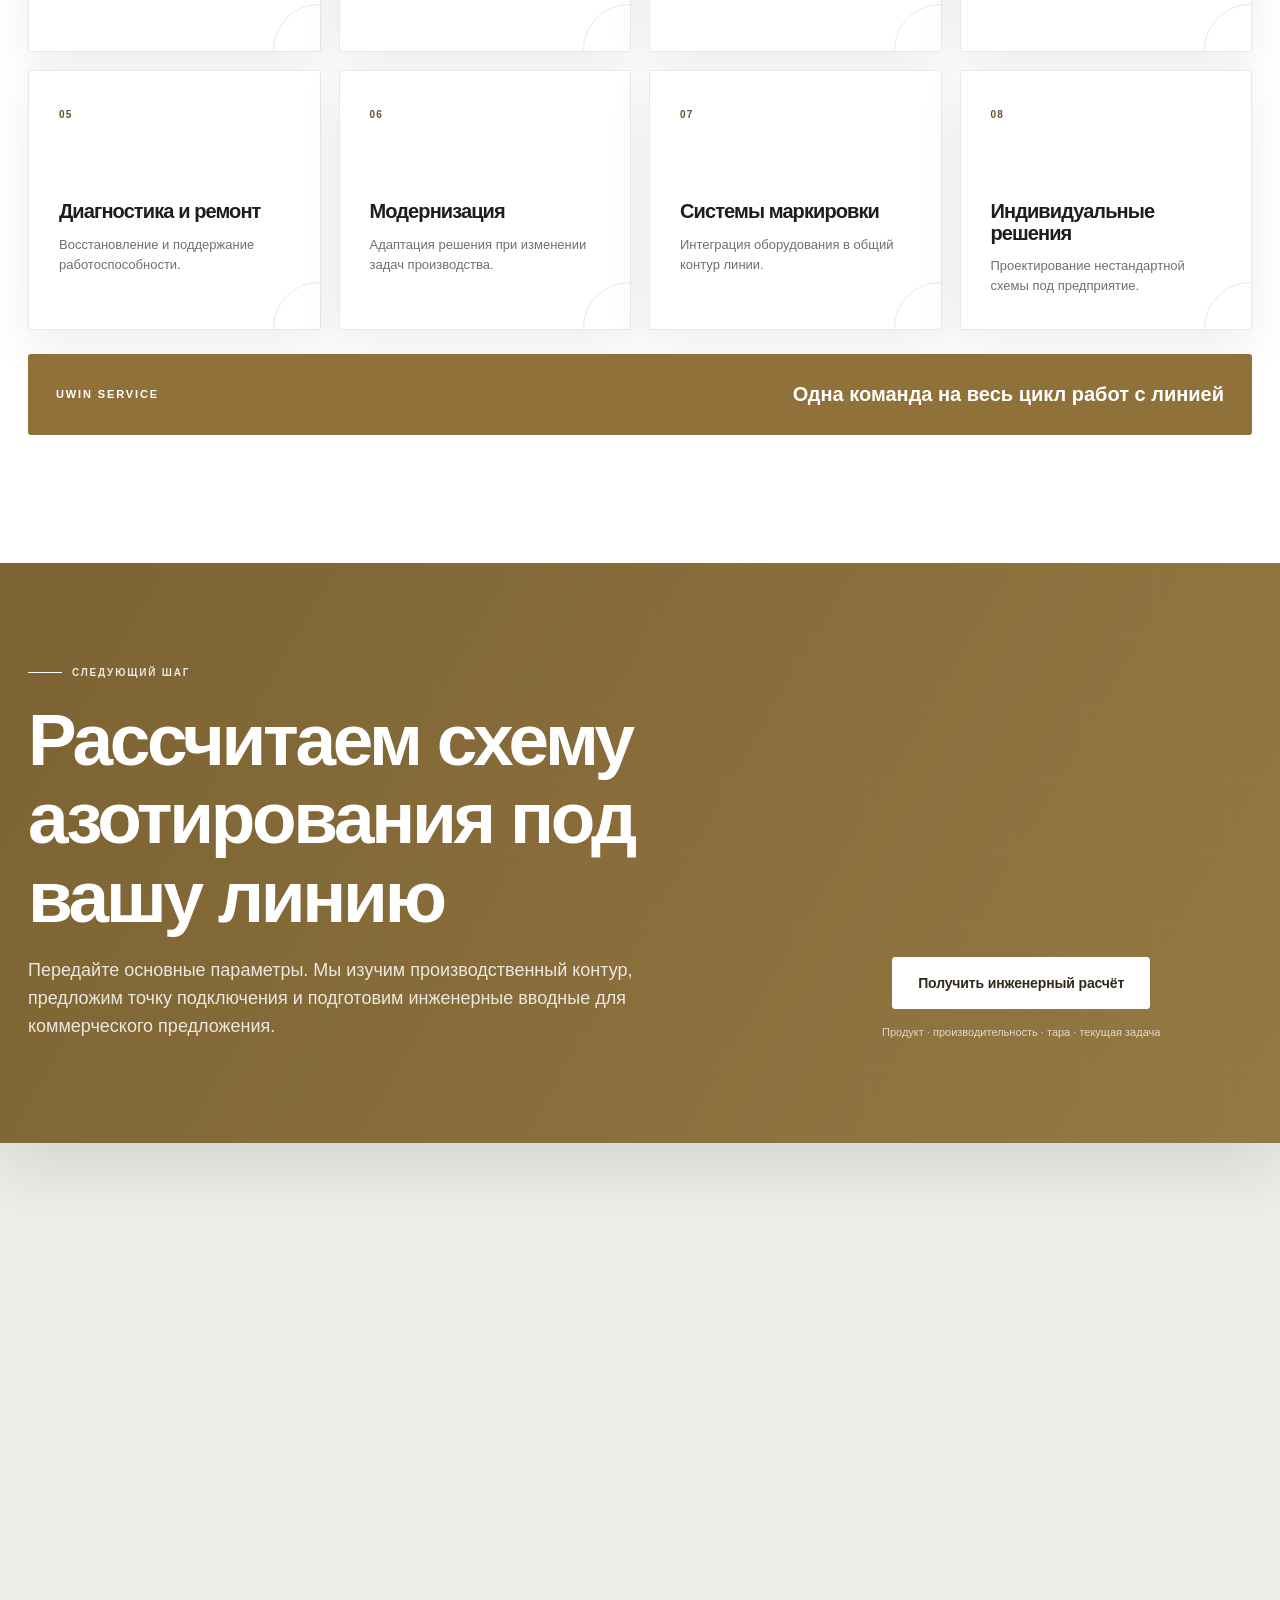
==== commit 23a5ac1f: "Tune header gold and mobile menu weight" ====
--- a/index.html
+++ b/index.html
@@ -19,7 +19,7 @@
   <link rel="preload" href="assets/equipment/uwin-oil-unit-clean.webp" as="image" type="image/webp">
   <link rel="stylesheet" href="site.css">
   <link rel="stylesheet" href="air.css">
-  <link rel="stylesheet" href="white-amber.css?v=industrial-harmony-7">
+  <link rel="stylesheet" href="white-amber.css?v=industrial-harmony-8">
 </head>
 <body>
   <a class="skip-link" href="#main">К содержанию</a>
@@ -36,7 +36,7 @@
     </div>
     <div class="container header-inner">
       <a class="brand" href="#top" aria-label="UWIN OIL — на главную">
-        <span class="brand-mark"><img src="assets/brand/uwin-mark-gold.png" alt="" width="3285" height="3944"></span>
+        <span class="brand-mark"><img src="assets/brand/uwin-mark-gold-bright.png" alt="" width="3285" height="3944"></span>
         <span class="brand-copy"><strong>UWIN</strong><small>OIL TECHNOLOGY</small></span>
       </a>
 
--- a/white-amber.css
+++ b/white-amber.css
@@ -27,7 +27,7 @@
   --amber-500: #8f7139;
   --amber-700: #66502c;
   --amber-900: #30281b;
-  --brand-gold: #8c8377;
+  --brand-gold: #8f7139;
   --tech-blue: #3a595f;
   --shadow: 0 16px 45px rgba(24, 30, 29, .075);
   --radius-lg: 12px;
@@ -1825,12 +1825,21 @@
     height: 42px;
     padding: 9px;
     background: #fff;
-    border: 2px solid var(--brand-gold);
-    border-radius: 4px;
+    border: 1px solid var(--brand-gold);
+    border-radius: 3px;
   }
 
   .menu-toggle span:not(.sr-only) {
+    height: 1px;
     background: var(--ink);
+  }
+
+  .menu-toggle[aria-expanded="true"] span:nth-child(1) {
+    transform: translateY(6px) rotate(45deg);
+  }
+
+  .menu-toggle[aria-expanded="true"] span:nth-child(3) {
+    transform: translateY(-6px) rotate(-45deg);
   }
 
   .site-nav {
